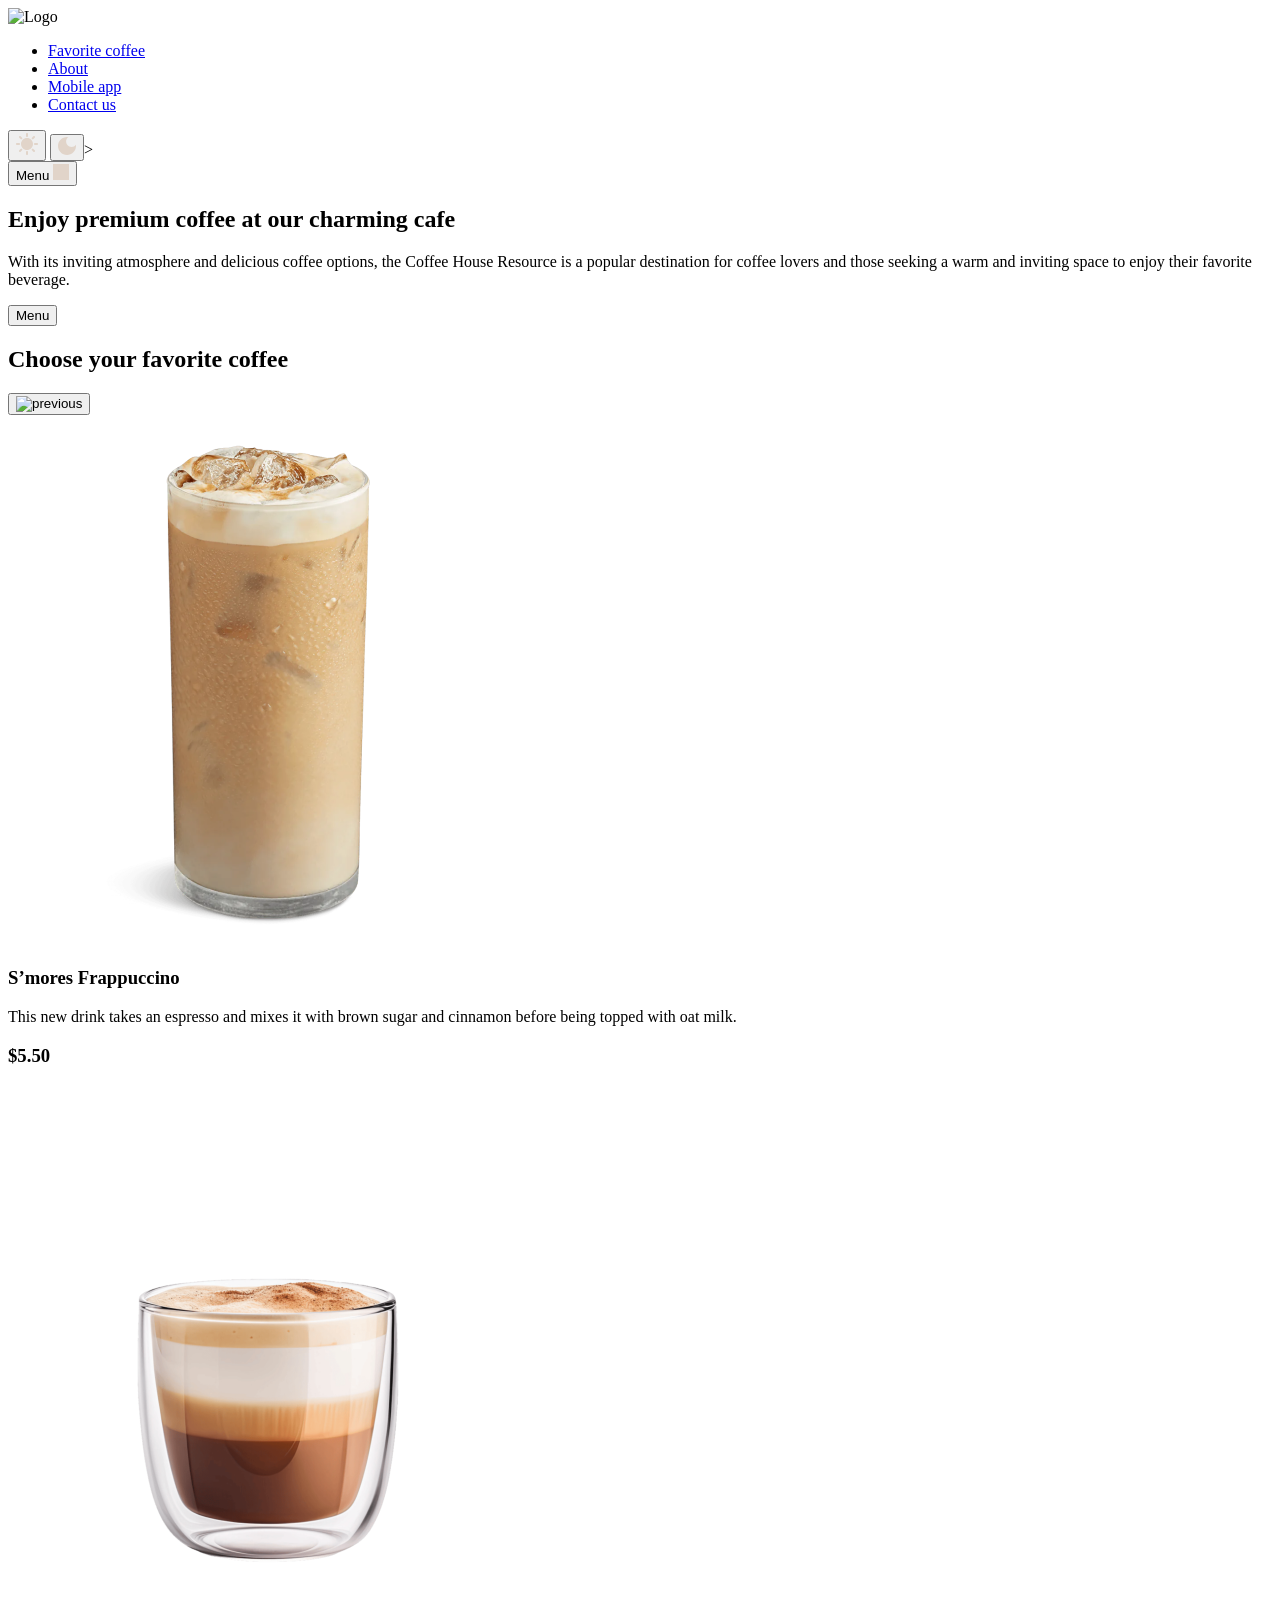
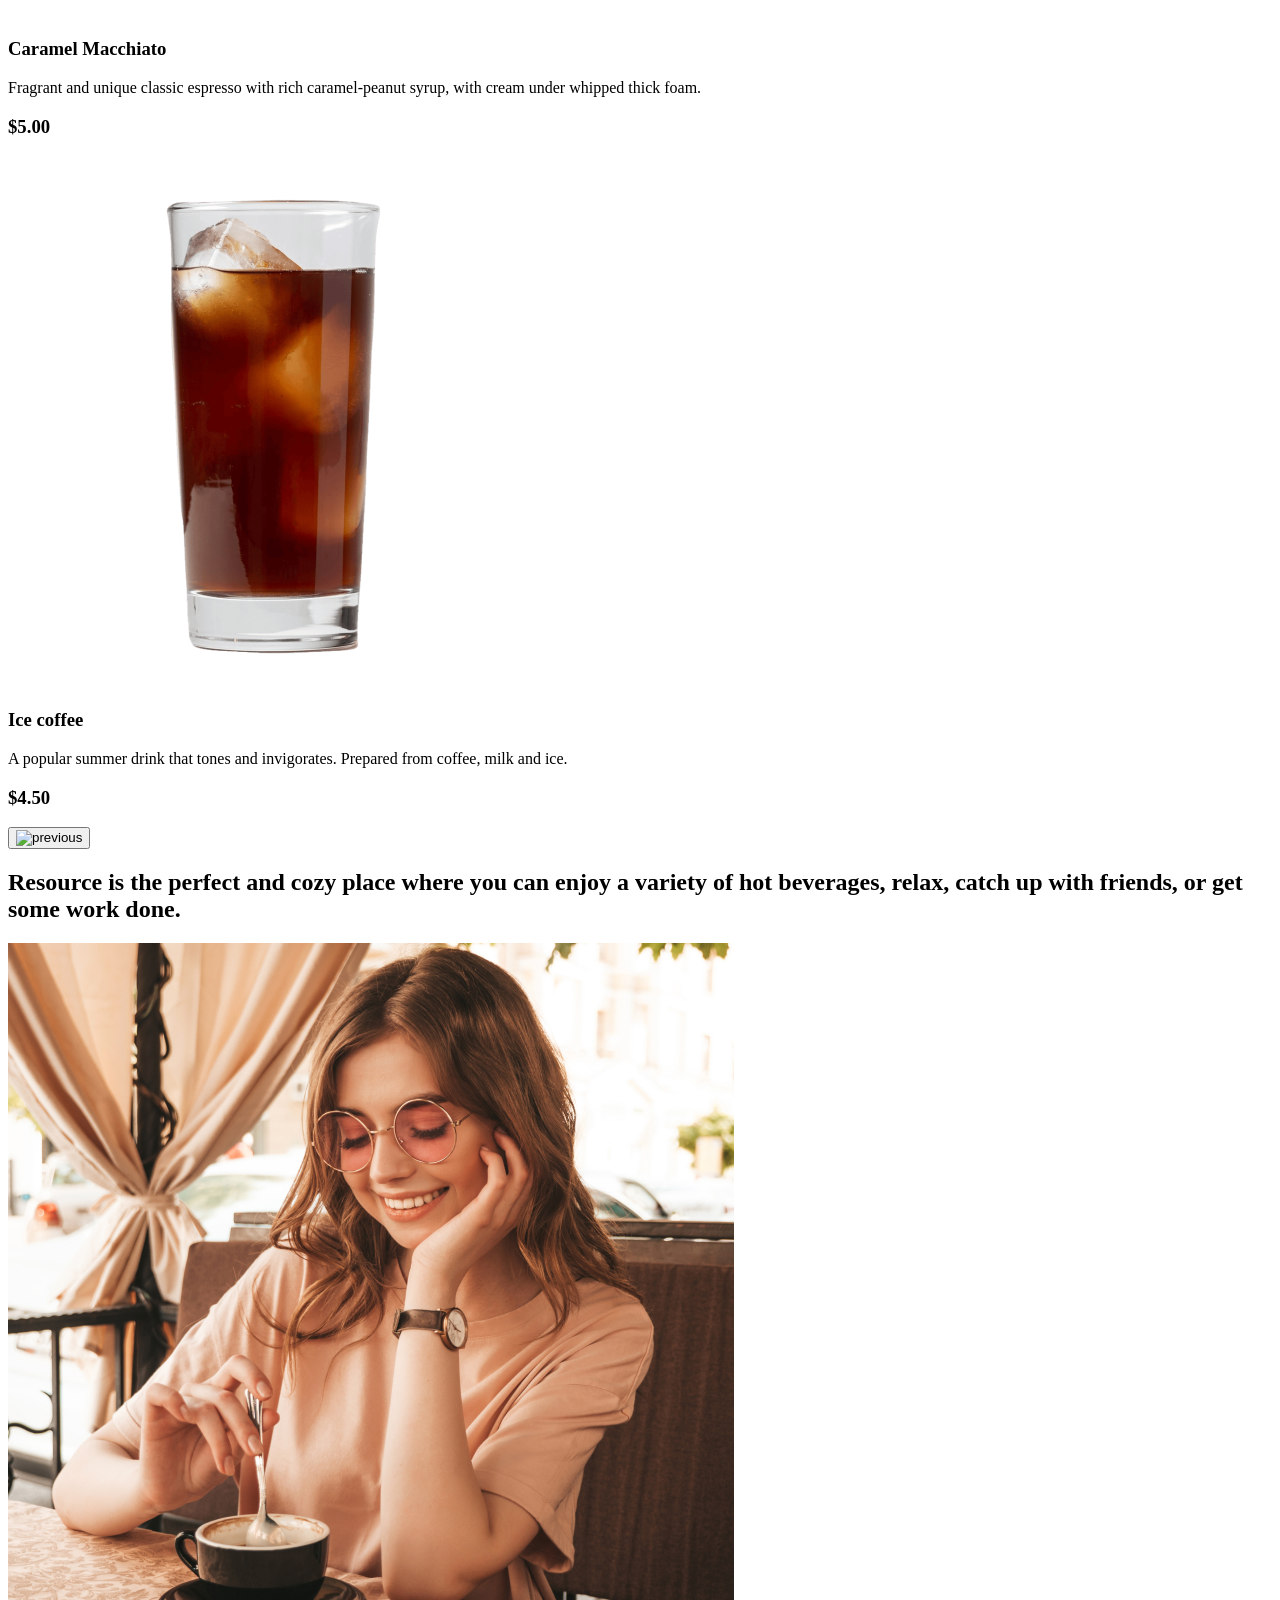
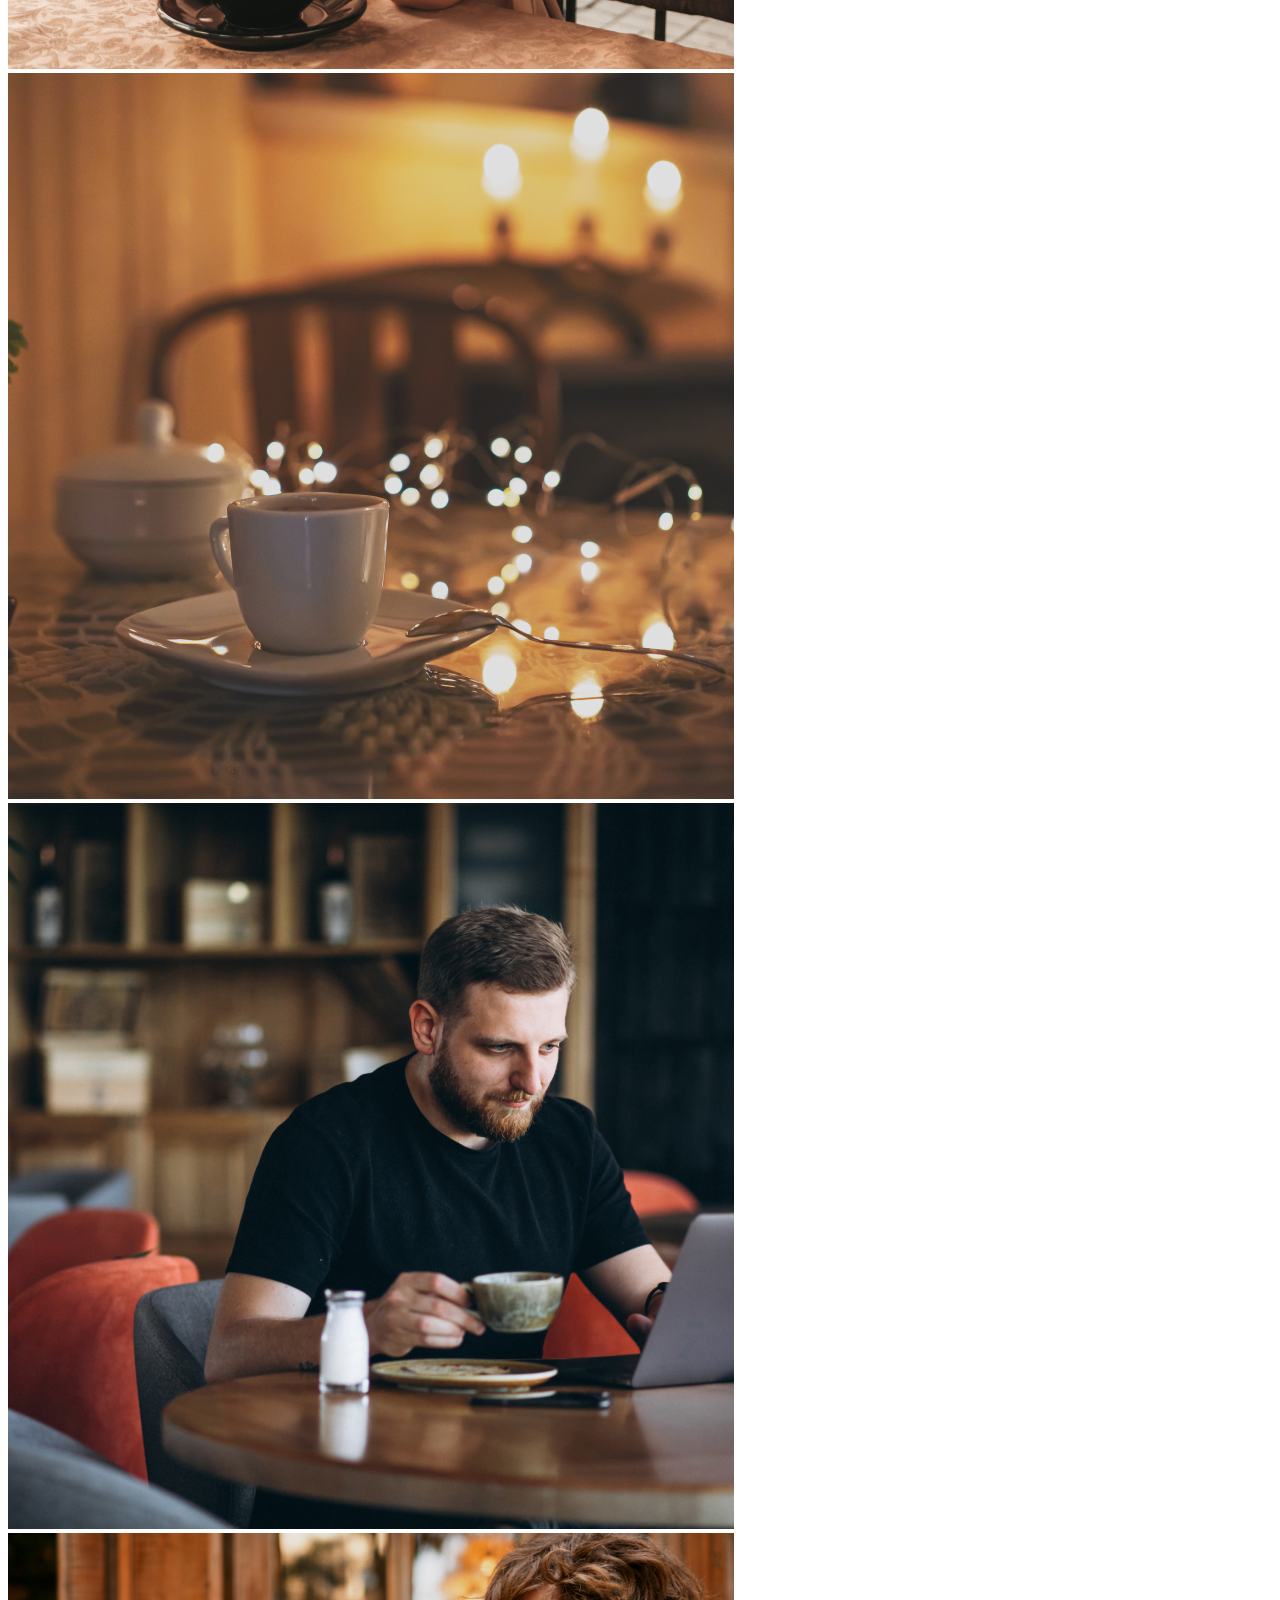
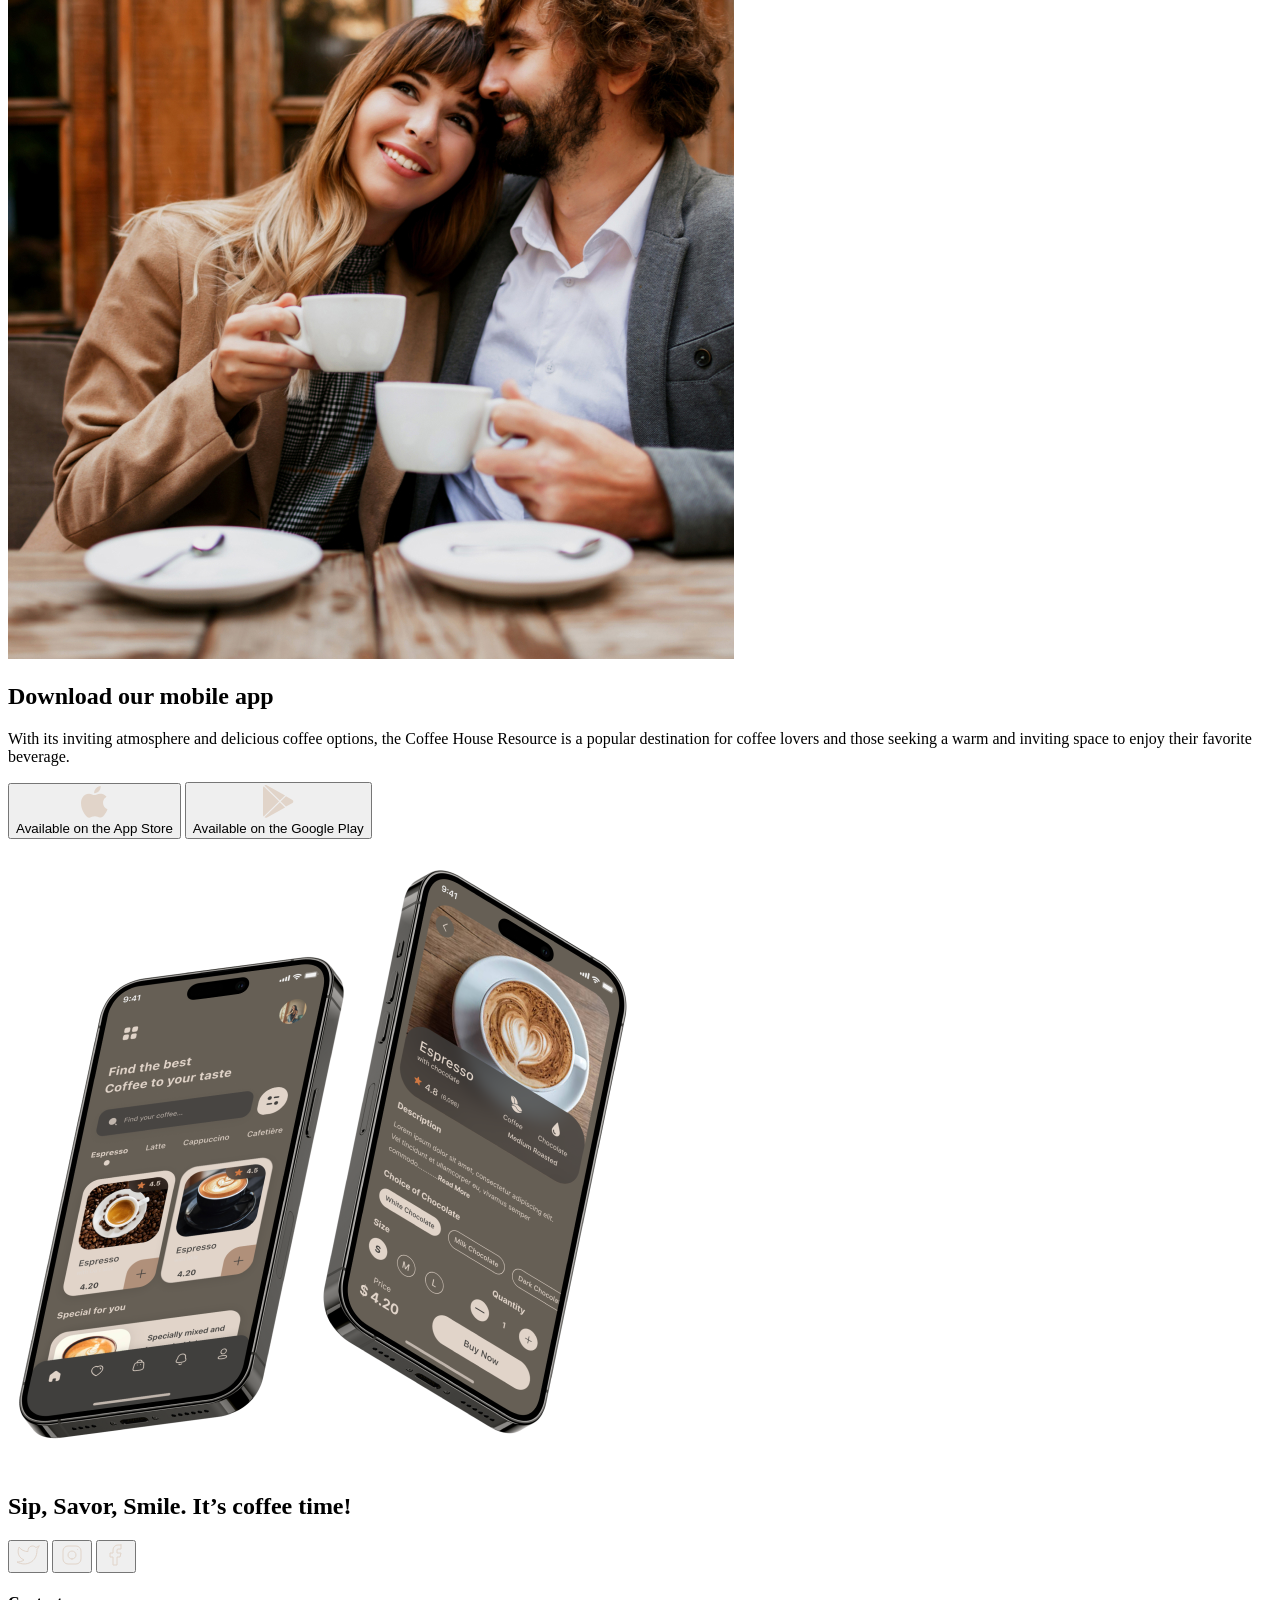
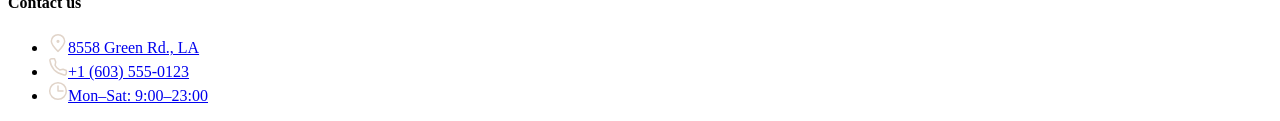
==== index.html @ 6708fddb "feat: add landing page layout" ====
<!DOCTYPE html> 
<html lang="en">   
<head>     
    <meta charset="UTF-8">     
    <meta http-equiv="X-UA-Compatible" content="IE=edge">     
    <meta name="viewport" content="width=device-width, initial-scale=1.0">     
    <title>Document</title>     
    <link rel="stylesheet" href="style.css">   
</head>   
<body>
    <header>
        <nav class="header">
            <img src="images/logo.png" alt="Logo" class="logo">
            <ul class="nav">
                <li><a href="#">Favorite coffee</a></li>
                <li><a href="#">About</a></li>
                <li><a href="#">Mobile app</a></li>
                <li><a href="#">Contact us</a></li>   
            </ul>
            <div class="header-actions">
                <div class="theme-switch">
                    <button class="btn light"><img src="icons/Sun.svg" alt="light theme"></button>
                    <button class="btn dark"><img src="icons/Moon.svg" alt="dark theme"></button>>
                </div>
                <button class="btn menu">Menu <img src="icons/🫖.svg" alt="menu"></button>
            </div>
        </nav>
    </header>
    <main>
        <section class="hero">
            <div class="hero-content">
                <div class="hero-offer">
                    <h1><span class="highlight">Enjoy</span> premium coffee at our charming cafe</h1>
                    <p>
                        With its inviting atmosphere and delicious coffee options, 
                        the Coffee House Resource is a popular destination 
                        for coffee lovers and those seeking a warm and inviting space 
                        to enjoy their favorite beverage.
                    </p>
                    <button class="btn primary">Menu</button>
                </div>
            </div>
        </section>

        <section class="favorite">
            <div class="favorite-container">
                <h2>Choose your <span class="highlight">favorite</span> coffee</h2>
                <div class="favorite-slider">
                    <button class="btn favorite-prev"><img src="icons/arrow-left.svg" alt="previous"></button>
                    <div class="favorite-rawslider">
                        <div class="favorite-slide">
                            <div class="slide-content">
                                <img src="images/coffee-slider-1.png" alt="coffee">
                                <div class="slide-description">
                                    <h3>S’mores Frappuccino</h3>
                                    <p>
                                        This new drink takes an espresso and mixes it with brown sugar and cinnamon before being topped with oat milk.
                                    </p>
                                    <h3>$5.50</h3>
                                </div>
                            </div>
                            <div class="slide-content">
                                <img src="images/coffee-slider-2.png" alt="coffee">
                                <div class="slide-description">
                                    <h3>Caramel Macchiato</h3>
                                    <p>
                                        Fragrant and unique classic espresso with rich caramel-peanut syrup, with cream under whipped thick foam.
                                    </p>
                                    <h3>$5.00</h3>
                                </div>
                            </div>
                            <div class="slide-content">
                                <img src="images/coffee-slider-3.png" alt="coffee">
                                <div class="slide-description">
                                    <h3>Ice coffee</h3>
                                    <p>
                                        A popular summer drink that tones and invigorates. Prepared from coffee, milk and ice.
                                    </p>
                                    <h3>$4.50</h3>
                                </div>
                            </div>
                        </div>
                    </div>
                    <button class="btn favorite-prev"><img src="icons/arrow-right.svg" alt="previous"></button>
                </div>
                <div class="favorite-controls">
                    <span class="control-dot active"></span>
                    <span class="control-dot"></span>
                    <span class="control-dot"></span>
                </div>
            </div>
        </section>

        <section class="about">
            <div class="about-container">
                <h2>
                    Resource is <span class="highlight">the perfect and cozy place</span> where you can enjoy a variety 
                    of hot beverages, relax, catch up with friends, or get some work done.
                </h2>
                <div class="about-images">
                    <div class="about-images-col1">
                        <img src="images/about-1.jpg" alt="guest">
                        <img src="images/about-2.jpg" alt="guest">
                    </div>
                    <div class="about-images-col2">
                        <img src="images/about-3.jpg" alt="guest">
                        <img src="images/about-4.jpg" alt="guest">
                    </div>
                </div>
            </div>
        </section>

        <section class="mobileapp">
            <div class="mobileapp-container">
                <div class="mobileapp-offer">
                    <h2><span class="highlight">Download</span> our mobile app</h2>
                    <p>
                        With its inviting atmosphere and delicious coffee options, 
                        the Coffee House Resource is a popular destination 
                        for coffee lovers and those seeking a warm and inviting space 
                        to enjoy their favorite beverage.
                    </p>
                    <div class="mobileapp-buttons">
                        <button class="btn mobileapp">
                            <img src="icons/appstore.svg" alt="app store">
                            <div class="mobileapp-txt">
                                <span>Available on the</span>
                                <span>App Store</span>
                            </div>
                        </button>
                        <button class="btn mobileapp">
                            <img src="icons/googleplay.svg" alt="google play">
                            <div class="mobileapp-txt">
                                <span>Available on the</span>
                                <span>Google Play</span>
                            </div>
                        </button>
                    </div>
                </div>
                <img src="images/mobile-screens.png" alt="mobile app">
            </div>
        </section>
    </main>
    <footer>
        <div class="footer-container">
            <div class="footer-offer">
                <h2>Sip, Savor, Smile. <span class="highlight">It’s coffee time!</span></h2>
                <div class="footer-socials">
                    <button class="btn footer-social"><img src="icons/twitter.svg" alt="twitter"></button> 
                    <button class="btn footer-social"><img src="icons/instagram.svg" alt="instagram"></button> 
                    <button class="btn footer-social"><img src="icons/facebook.svg" alt="facebook"></button> 
                </div>
            </div>
            <div class="footer-contacts">
                <h4>Contact us</h4>
                <ul>
                    <li><a href="#"><img src="icons/pin-alt.svg" alt="address">8558 Green Rd., LA</a></li>
                    <li><a href="#"><img src="icons/phone.svg" alt="phone">+1 (603) 555-0123</a></li>
                    <li><a href="#"><img src="icons/clock.svg" alt="clock">Mon–Sat: 9:00–23:00</a></li>
                </ul>
            </div>
        </div>
    </footer>
</body>
</html>
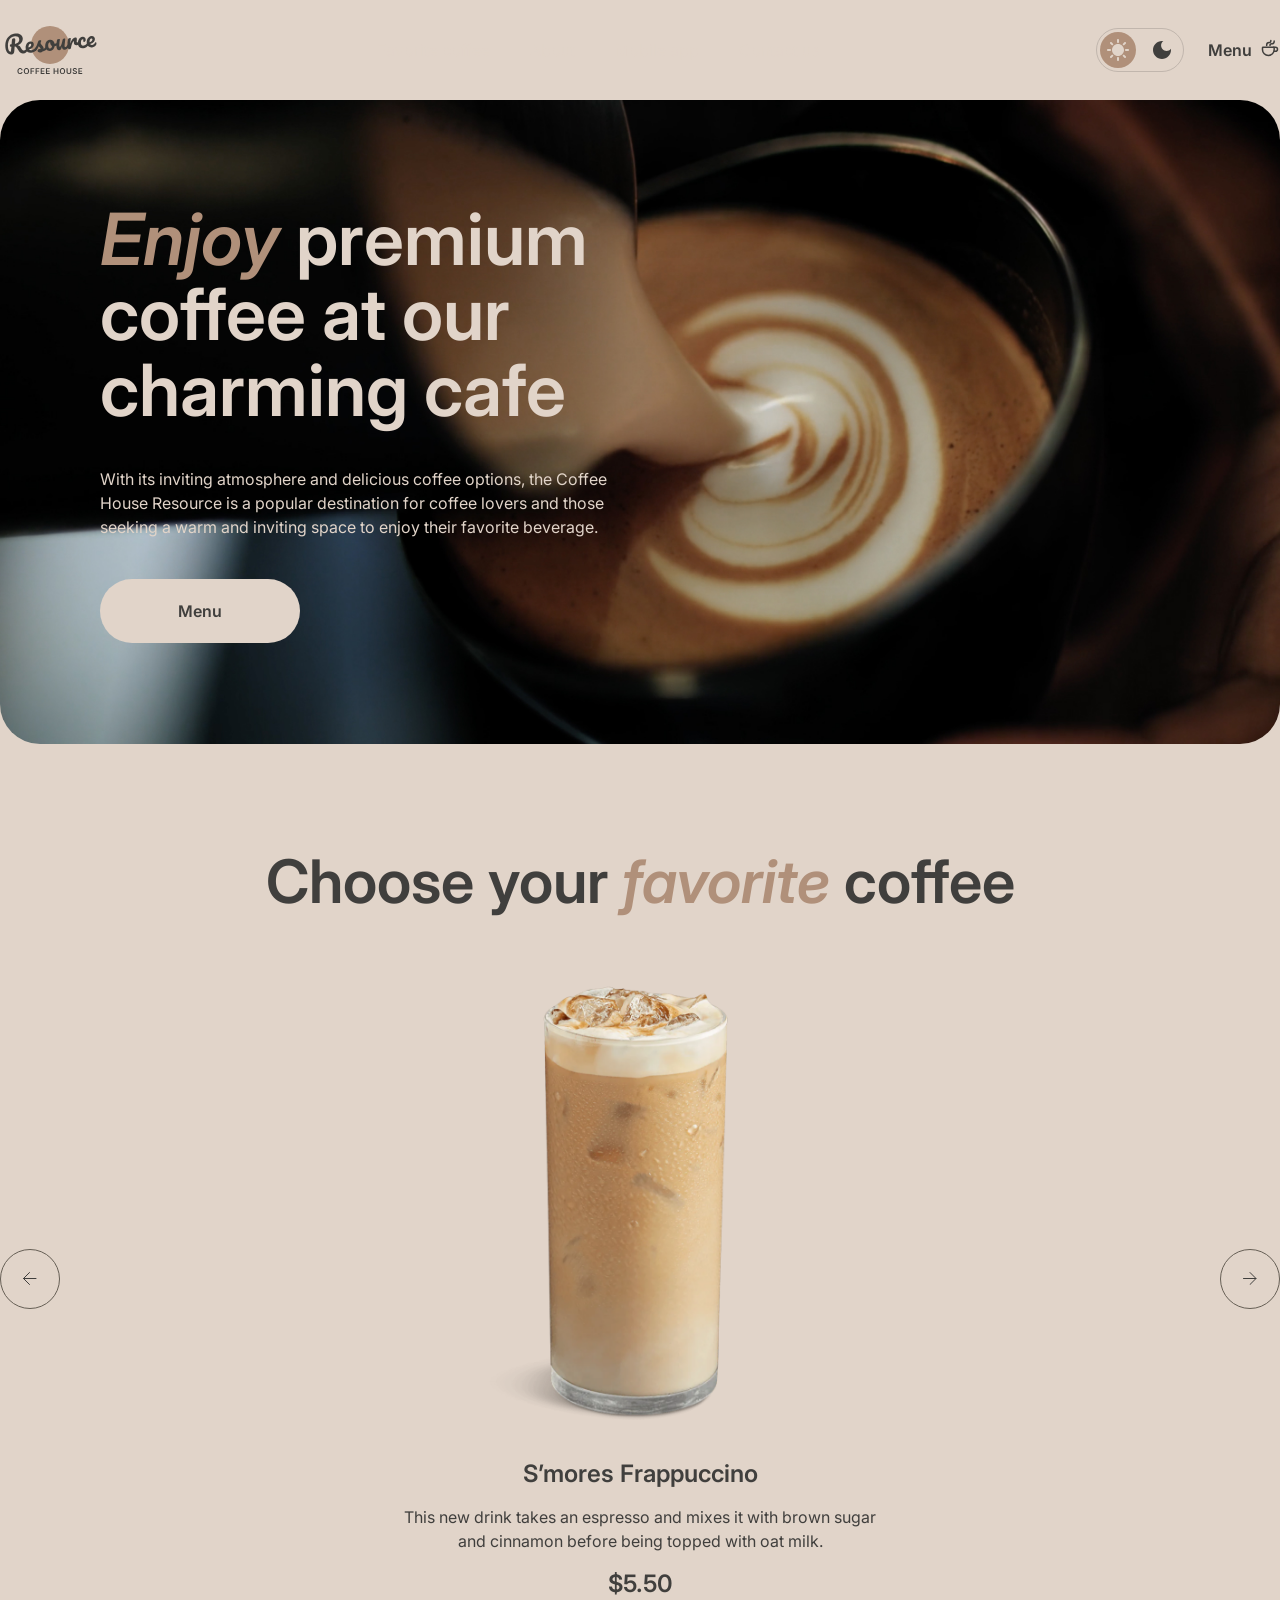
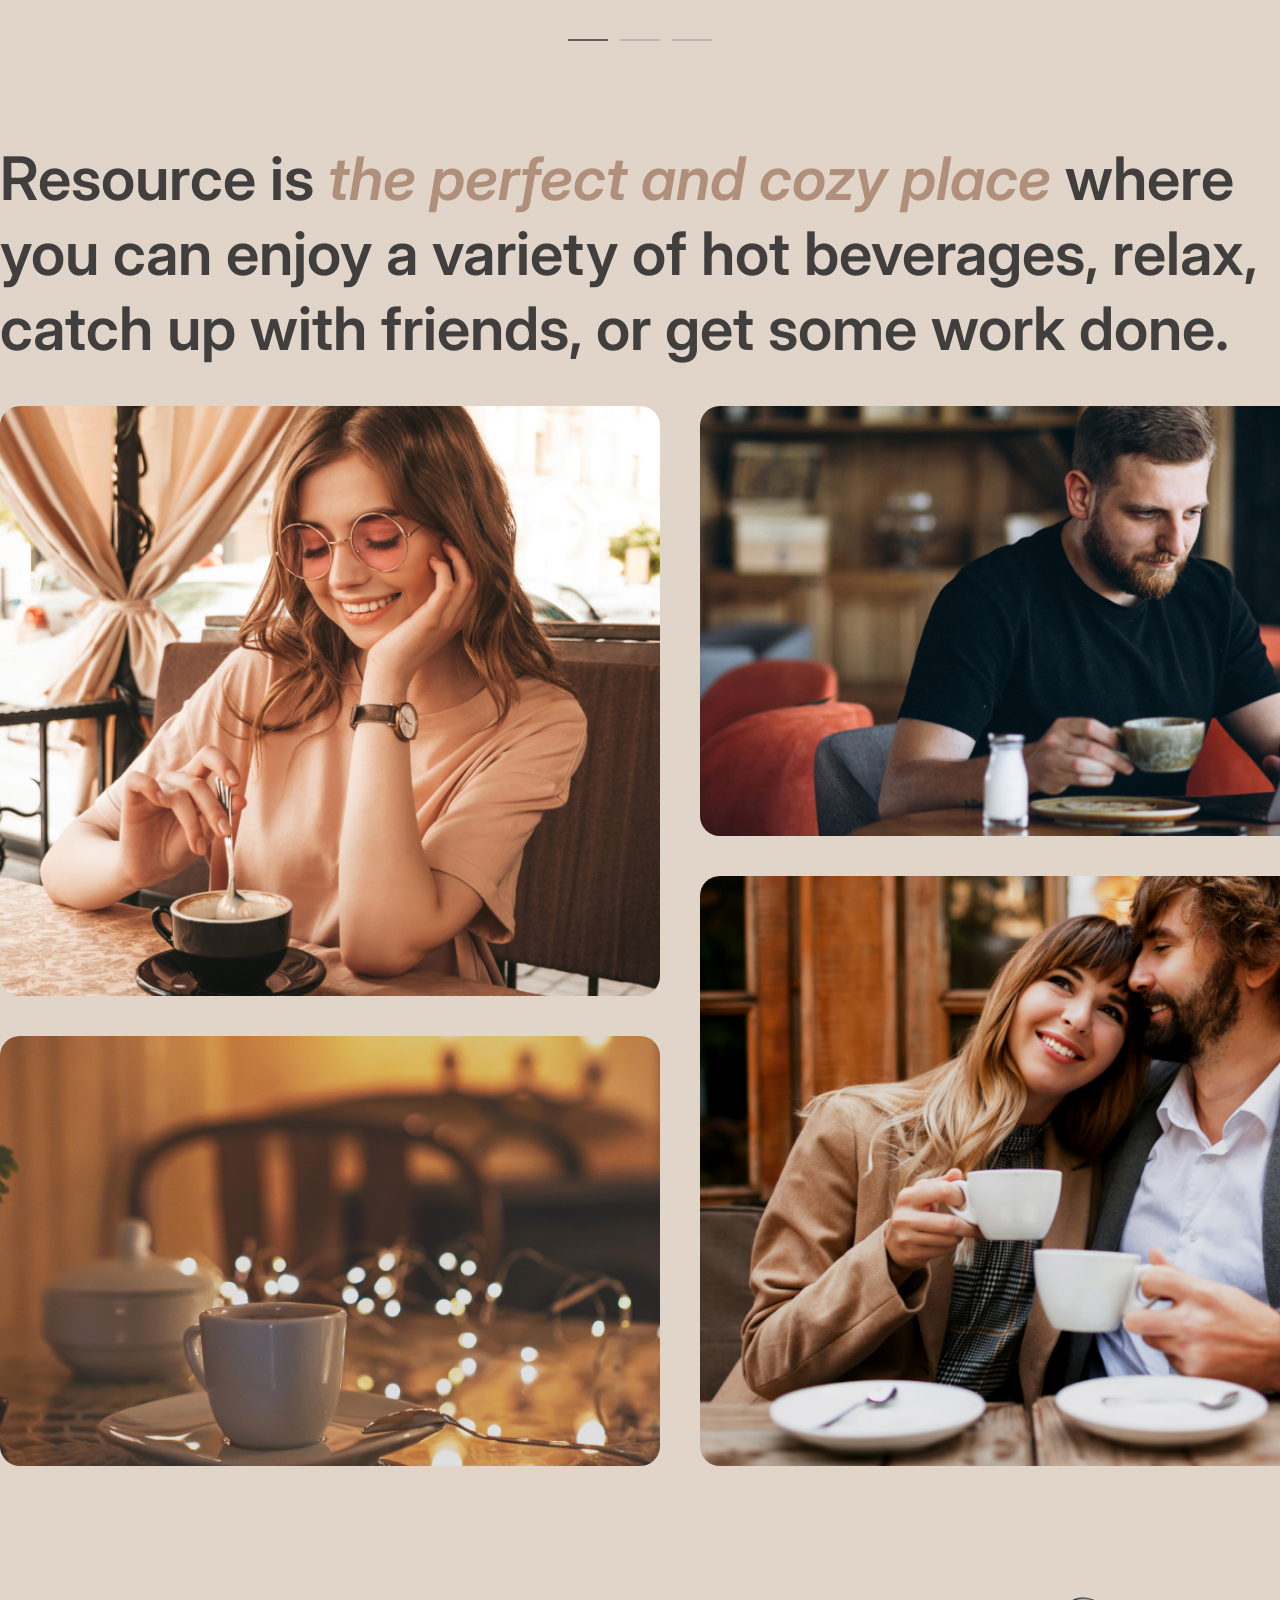
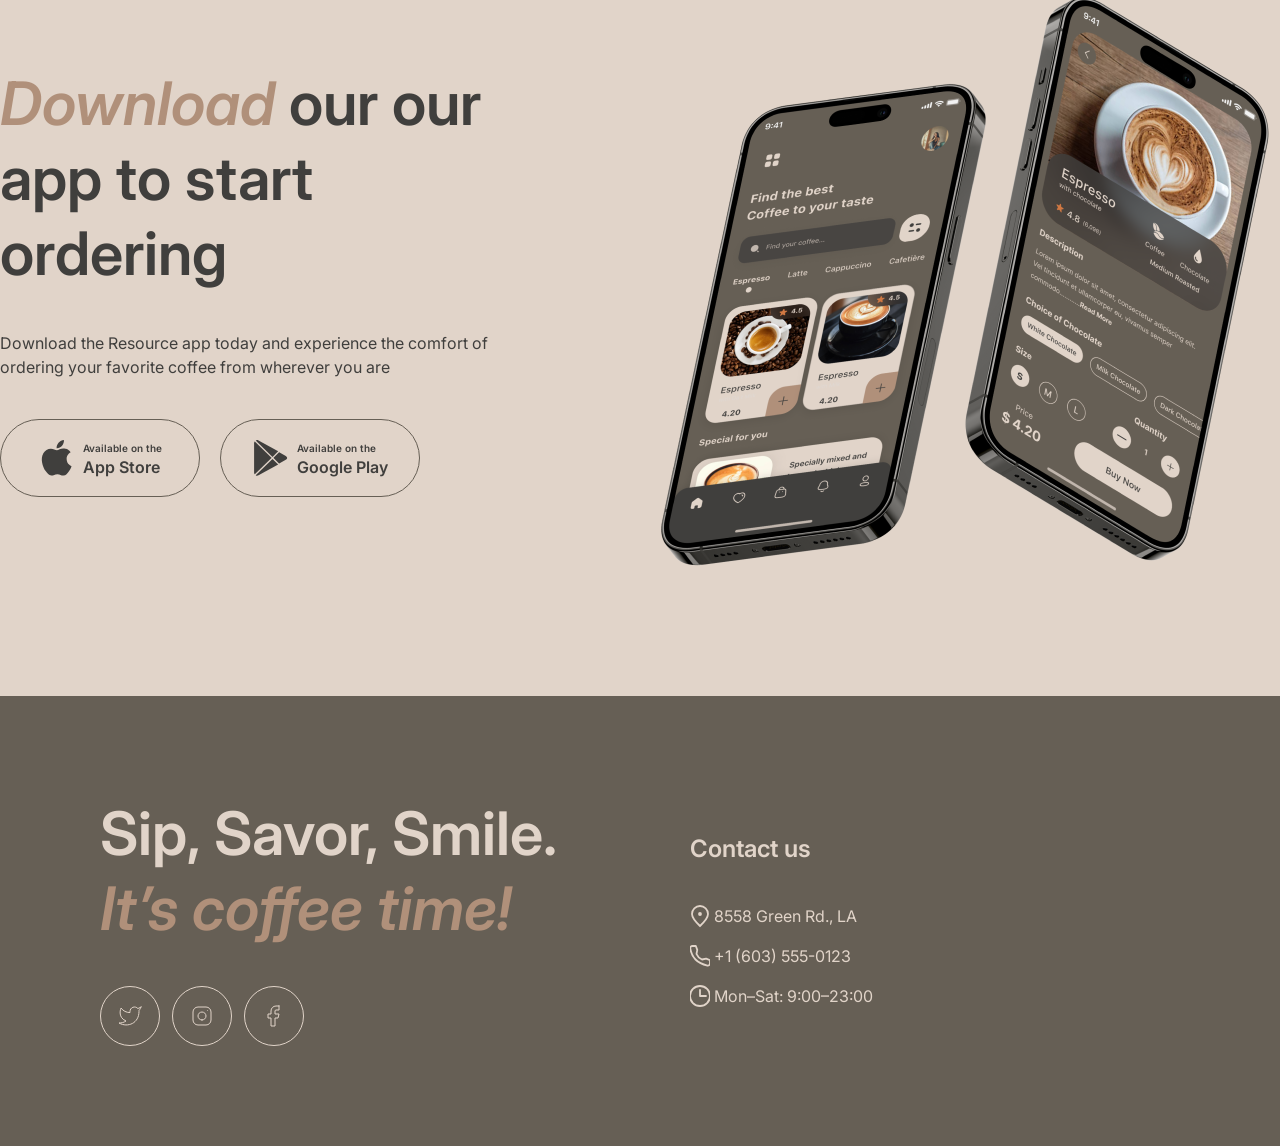
==== commit fbd37cc3: "feat: implement main page markup and styles" ====
--- a/index.html
+++ b/index.html
@@ -6,11 +6,14 @@
     <meta name="viewport" content="width=device-width, initial-scale=1.0">     
     <title>Document</title>     
     <link rel="stylesheet" href="style.css">   
+    <link rel="preconnect" href="https://fonts.googleapis.com">
+    <link rel="preconnect" href="https://fonts.gstatic.com" crossorigin>
+    <link href="https://fonts.googleapis.com/css2?family=Inter:ital,opsz,wght@0,14..32,100..900;1,14..32,100..900&display=swap" rel="stylesheet">
 </head>   
 <body>
     <header>
         <nav class="header">
-            <img src="images/logo.png" alt="Logo" class="logo">
+            <img src="icons/logo-light.svg" alt="Logo" class="logo">
             <ul class="nav">
                 <li><a href="#">Favorite coffee</a></li>
                 <li><a href="#">About</a></li>
@@ -19,18 +22,35 @@
             </ul>
             <div class="header-actions">
                 <div class="theme-switch">
-                    <button class="btn light"><img src="icons/Sun.svg" alt="light theme"></button>
-                    <button class="btn dark"><img src="icons/Moon.svg" alt="dark theme"></button>>
+                    <button class="btn light">
+                        <svg class="sun" width="22" height="22" viewBox="0 0 22 22" fill="#403F3D" xmlns="http://www.w3.org/2000/svg">
+                            <path d="M10 3V1C10 0.45 10.45 0 11 0C11.55 0 12 0.45 12 1V3C12 3.55 11.55 4 11 4C10.45 4 10 3.55 10 3ZM17.36 6.05L18.77 4.63C19.16 4.24 19.16 3.61 18.77 3.22C18.38 2.83 17.75 2.83 17.36 3.22L15.95 4.64C15.56 5.03 15.56 5.66 15.95 6.05C16.34 6.44 16.97 6.44 17.36 6.05ZM21 10H19C18.45 10 18 10.45 18 11C18 11.55 18.45 12 19 12H21C21.55 12 22 11.55 22 11C22 10.45 21.55 10 21 10ZM11 18C10.45 18 10 18.45 10 19V21C10 21.55 10.45 22 11 22C11.55 22 12 21.55 12 21V19C12 18.45 11.55 18 11 18ZM4.64 6.05L3.22 4.64C2.83 4.25 2.83 3.61 3.22 3.23C3.61 2.85 4.25 2.84 4.63 3.23L6.04 4.64C6.43 5.03 6.43 5.67 6.04 6.05C5.65 6.43 5.02 6.44 4.64 6.05ZM15.95 15.95C15.56 16.34 15.56 16.98 15.95 17.36L17.36 18.77C17.75 19.16 18.39 19.16 18.77 18.77C19.16 18.38 19.16 17.74 18.77 17.36L17.36 15.95C16.98 15.56 16.34 15.56 15.95 15.95ZM1 12H3C3.55 12 4 11.55 4 11C4 10.45 3.55 10 3 10H1C0.45 10 0 10.45 0 11C0 11.55 0.45 12 1 12ZM4.64 18.78L6.05 17.37C6.44 16.98 6.44 16.34 6.05 15.96C5.66 15.58 5.02 15.57 4.64 15.96L3.23 17.37C2.84 17.76 2.84 18.4 3.23 18.78C3.61 19.17 4.25 19.17 4.64 18.78ZM11 5C7.69 5 5 7.69 5 11C5 14.31 7.69 17 11 17C14.31 17 17 14.31 17 11C17 7.69 14.31 5 11 5Z" fill="#E1D4C9"/>
+                        </svg>
+                    </button>
+                    <button class="btn dark">                        
+                        <svg class="moon" width="18" height="18" viewBox="0 0 18 18" fill="#403F3D" xmlns="http://www.w3.org/2000/svg"> 
+                            <path d="M9 0C4.03 0 0 4.03 0 9C0 13.97 4.03 18 9 18C13.97 18 18 13.97 18 9C18 8.54 17.96 8.08 17.9 7.64C16.92 9.01 15.32 9.9 13.5 9.9C10.52 9.9 8.1 7.48 8.1 4.5C8.1 2.69 8.99 1.08 10.36 0.0999999C9.92 0.0399999 9.46 0 9 0Z" fill="#E1D4C9"/>
+                        </svg>
+                    </button>
                 </div>
-                <button class="btn menu">Menu <img src="icons/🫖.svg" alt="menu"></button>
+                <button class="btn menu">
+                    Menu
+                    <svg class="cup" width="20" height="20" viewBox="0 0 20 20" fill="none" xmlns="http://www.w3.org/2000/svg">
+                        <path d="M14.166 9.76667V11.6667C14.166 14.8883 11.5543 17.5 8.33268 17.5C5.11102 17.5 2.49935 14.8883 2.49935 11.6667V9.76667C2.49935 9.4353 2.76798 9.16667 3.09935 9.16667H13.566C13.8974 9.16667 14.166 9.4353 14.166 9.76667Z" stroke="#E1D4C9" stroke-width="1.5" stroke-linecap="round" stroke-linejoin="round"/>
+                        <path d="M9.99935 7.50002C9.99935 6.66669 10.5946 5.83335 11.7851 5.83335C13.1 5.83335 14.166 4.76737 14.166 3.4524V2.91669" stroke="#E1D4C9" stroke-width="1.5" stroke-linecap="round" stroke-linejoin="round"/>
+                        <path d="M6.66732 7.5V7.08333C6.66732 5.70262 7.78661 4.58333 9.16732 4.58333C10.0878 4.58333 10.834 3.83714 10.834 2.91667V2.5" stroke="#E1D4C9" stroke-width="1.5" stroke-linecap="round" stroke-linejoin="round"/>
+                        <path d="M13.334 9.16669H15.4173C16.5679 9.16669 17.5007 10.0994 17.5007 11.25C17.5007 12.4006 16.5679 13.3334 15.4173 13.3334H14.1673" stroke="#E1D4C9" stroke-width="1.5" stroke-linecap="round" stroke-linejoin="round"/>
+                    </svg>
+                </button>
             </div>
         </nav>
     </header>
+
     <main>
         <section class="hero">
-            <div class="hero-content">
+            <div class="hero-container">
                 <div class="hero-offer">
-                    <h1><span class="highlight">Enjoy</span> premium coffee at our charming cafe</h1>
+                    <h1><span class="accent">Enjoy</span> premium coffee at our charming cafe</h1>
                     <p>
                         With its inviting atmosphere and delicious coffee options, 
                         the Coffee House Resource is a popular destination 
@@ -44,11 +64,11 @@
 
         <section class="favorite">
             <div class="favorite-container">
-                <h2>Choose your <span class="highlight">favorite</span> coffee</h2>
-                <div class="favorite-slider">
-                    <button class="btn favorite-prev"><img src="icons/arrow-left.svg" alt="previous"></button>
-                    <div class="favorite-rawslider">
-                        <div class="favorite-slide">
+                <h2>Choose your <span class="accent">favorite</span> coffee</h2>
+                <div class="favorite-slider-main">
+                    <div class="favorite-slider">
+                        <button class="btn favorite"><img src="icons/arrow-left.svg" alt="previous"></button>
+                        <div class="favorite-rawslider">
                             <div class="slide-content">
                                 <img src="images/coffee-slider-1.png" alt="coffee">
                                 <div class="slide-description">
@@ -59,7 +79,7 @@
                                     <h3>$5.50</h3>
                                 </div>
                             </div>
-                            <div class="slide-content">
+                            <!-- <div class="slide-content">
                                 <img src="images/coffee-slider-2.png" alt="coffee">
                                 <div class="slide-description">
                                     <h3>Caramel Macchiato</h3>
@@ -78,15 +98,15 @@
                                     </p>
                                     <h3>$4.50</h3>
                                 </div>
-                            </div>
+                            </div> -->
                         </div>
+                        <button class="btn favorite"><img src="icons/arrow-right.svg" alt="previous"></button>
                     </div>
-                    <button class="btn favorite-prev"><img src="icons/arrow-right.svg" alt="previous"></button>
-                </div>
-                <div class="favorite-controls">
-                    <span class="control-dot active"></span>
-                    <span class="control-dot"></span>
-                    <span class="control-dot"></span>
+                    <div class="favorite-controls">
+                        <span class="control-dot active"></span>
+                        <span class="control-dot"></span>
+                        <span class="control-dot"></span>
+                    </div>
                 </div>
             </div>
         </section>
@@ -94,17 +114,17 @@
         <section class="about">
             <div class="about-container">
                 <h2>
-                    Resource is <span class="highlight">the perfect and cozy place</span> where you can enjoy a variety 
+                    Resource is <span class="accent">the perfect and cozy place</span> where you can enjoy a variety 
                     of hot beverages, relax, catch up with friends, or get some work done.
                 </h2>
                 <div class="about-images">
-                    <div class="about-images-col1">
-                        <img src="images/about-1.jpg" alt="guest">
-                        <img src="images/about-2.jpg" alt="guest">
+                    <div class="about-images-col">
+                        <img class="about-big" src="images/about-1.jpg" alt="guest">
+                        <img class="about-small" src="images/about-2.jpg" alt="guest">
                     </div>
-                    <div class="about-images-col2">
-                        <img src="images/about-3.jpg" alt="guest">
-                        <img src="images/about-4.jpg" alt="guest">
+                    <div class="about-images-col">
+                        <img class="about-small" src="images/about-3.jpg" alt="guest">
+                        <img class="about-big" src="images/about-4.jpg" alt="guest">
                     </div>
                 </div>
             </div>
@@ -113,25 +133,31 @@
         <section class="mobileapp">
             <div class="mobileapp-container">
                 <div class="mobileapp-offer">
-                    <h2><span class="highlight">Download</span> our mobile app</h2>
+                    <h2><span class="accent">Download</span> our our app to start ordering</h2>
                     <p>
-                        With its inviting atmosphere and delicious coffee options, 
-                        the Coffee House Resource is a popular destination 
-                        for coffee lovers and those seeking a warm and inviting space 
-                        to enjoy their favorite beverage.
+                        Download the Resource app today and experience the comfort of ordering 
+                        your favorite coffee from wherever you are
                     </p>
                     <div class="mobileapp-buttons">
                         <button class="btn mobileapp">
-                            <img src="icons/appstore.svg" alt="app store">
+                            <svg class="app" width="27" height="32" viewBox="0 0 27 32" fill="none" xmlns="http://www.w3.org/2000/svg">
+                                <path d="M22.0578 16.8306C22.021 12.8323 25.4156 10.8871 25.5708 10.7966C23.6483 8.06361 20.6684 7.69021 19.6213 7.66043C17.1185 7.40364 14.6909 9.12057 13.4159 9.12057C12.1156 9.12057 10.1523 7.68524 8.03638 7.72742C5.31352 7.76836 2.76624 9.30541 1.36919 11.6922C-1.51399 16.5589 0.636305 23.7107 3.39861 27.6446C4.7804 29.5711 6.39503 31.7223 8.50843 31.6466C10.576 31.5635 11.3483 30.3614 13.8435 30.3614C16.3157 30.3614 17.0409 31.6466 19.1963 31.5982C21.4153 31.5635 22.8124 29.6629 24.1458 27.719C25.7426 25.5108 26.3839 23.3361 26.4093 23.2245C26.3572 23.2071 22.0998 21.6229 22.0578 16.8306Z" fill="#E1D4C9"/>
+                                <path d="M17.9863 5.07263C19.0983 3.71671 19.8592 1.872 19.648 0C18.0384 0.0694711 16.0256 1.08549 14.8664 2.41164C13.8409 3.58025 12.9248 5.49566 13.1615 7.29695C14.9695 7.42845 16.8259 6.40747 17.9863 5.07263Z" fill="#E1D4C9"/>
+                            </svg>
                             <div class="mobileapp-txt">
-                                <span>Available on the</span>
+                                <span class="caption">Available on the</span>
                                 <span>App Store</span>
                             </div>
                         </button>
                         <button class="btn mobileapp">
-                            <img src="icons/googleplay.svg" alt="google play">
+                            <svg class="app" width="31" height="33" viewBox="0 0 31 33" fill="none" xmlns="http://www.w3.org/2000/svg">
+                                <path d="M0.572202 1.40298C0.209755 1.77291 0 2.34886 0 3.09473V29.6994C0 30.4453 0.209755 31.0212 0.572202 31.3912L0.661658 31.4724L15.9523 16.57V16.2181L0.661658 1.31577L0.572202 1.40298Z" fill="#E1D4C9"/>
+                                <path d="M22.894 21.54L17.8027 16.57V16.2181L22.9001 11.2482L23.0143 11.3129L29.0509 14.6617C30.7737 15.6121 30.7737 17.176 29.0509 18.1324L23.0143 21.4753L22.894 21.54Z" fill="#E1D4C9"/>
+                                <path d="M22.0897 22.4008L16.8781 17.3195L1.49805 32.3166C2.07025 32.9031 3.00336 32.9738 4.06448 32.3873L22.0897 22.4008Z" fill="#E1D4C9"/>
+                                <path d="M22.0897 10.3876L4.06448 0.401053C3.00336 -0.179402 2.07025 -0.108727 1.49805 0.477742L16.8781 15.4688L22.0897 10.3876Z" fill="#E1D4C9"/>
+                            </svg>
                             <div class="mobileapp-txt">
-                                <span>Available on the</span>
+                                <span class="caption">Available on the</span>
                                 <span>Google Play</span>
                             </div>
                         </button>
@@ -144,16 +170,22 @@
     <footer>
         <div class="footer-container">
             <div class="footer-offer">
-                <h2>Sip, Savor, Smile. <span class="highlight">It’s coffee time!</span></h2>
+                <h2>Sip, Savor, Smile. <span class="accent">It’s coffee time!</span></h2>
                 <div class="footer-socials">
-                    <button class="btn footer-social"><img src="icons/twitter.svg" alt="twitter"></button> 
-                    <button class="btn footer-social"><img src="icons/instagram.svg" alt="instagram"></button> 
+                    <button class="btn footer-social"><img class="icon-social" src="icons/twitter.svg" alt="twitter"></button> 
+                    <button class="btn footer-social">
+                        <svg class="socials" width="24" height="24" viewBox="0 0 24 24" fill="none" xmlns="http://www.w3.org/2000/svg">
+                            <path d="M12 16C14.2091 16 16 14.2091 16 12C16 9.79086 14.2091 8 12 8C9.79086 8 8 9.79086 8 12C8 14.2091 9.79086 16 12 16Z" stroke="#E1D4C9" stroke-linecap="round" stroke-linejoin="round"/>
+                            <path d="M3 16V8C3 5.23858 5.23858 3 8 3H16C18.7614 3 21 5.23858 21 8V16C21 18.7614 18.7614 21 16 21H8C5.23858 21 3 18.7614 3 16Z" stroke="#E1D4C9"/>
+                            <path d="M17.5 6.51L17.51 6.49889" stroke="#E1D4C9" stroke-linecap="round" stroke-linejoin="round"/>
+                        </svg>
+                    </button> 
                     <button class="btn footer-social"><img src="icons/facebook.svg" alt="facebook"></button> 
                 </div>
             </div>
             <div class="footer-contacts">
-                <h4>Contact us</h4>
-                <ul>
+                <h3>Contact us</h3>
+                <ul class="contacts">
                     <li><a href="#"><img src="icons/pin-alt.svg" alt="address">8558 Green Rd., LA</a></li>
                     <li><a href="#"><img src="icons/phone.svg" alt="phone">+1 (603) 555-0123</a></li>
                     <li><a href="#"><img src="icons/clock.svg" alt="clock">Mon–Sat: 9:00–23:00</a></li>
--- a/style.css
+++ b/style.css
@@ -0,0 +1,395 @@
+:root {
+    --txt-accent: #B0907A;
+    --txt-primary: #403F3D;
+    --bg: #E1D4C9;
+    --txt-dark: #403F3D;
+    --border-primary: #C1B6AD;
+    --border-inverse: #665F55;
+}
+
+* {
+    margin: 0;
+    padding: 0;
+    box-sizing: border-box;
+    max-width: 1360px;
+    /* margin-inline: auto; */
+}
+
+body {
+    background-color: var(--bg);    
+}
+
+a {
+    text-decoration: none;
+    color: var(--txt-dark); 
+}
+
+ul {
+    list-style: none;
+}
+
+img {
+    object-fit: cover;
+}
+
+button {
+    font-family: "Inter", sans-serif;
+    font-optical-sizing: auto;
+    font-weight: 600;
+    font-style: normal;
+    line-height: 150%;
+    font-size: 16px;
+    color: var(--txt-dark);
+    /* background-color: var(--bg); */
+}
+
+/* -------------- TEXT --------------  */
+body {
+  font-family: "Inter", sans-serif;
+  font-optical-sizing: auto;
+  font-weight: 400;
+  font-style: normal;
+  line-height: 150%;
+  font-size: 16px;
+  color: var(--txt-primary); 
+}
+
+h1 {
+    font-size: 72px;
+    font-weight: 600;
+    line-height:  105%;
+}
+
+h2 {
+    font-size: 60px;
+    font-weight: 600;
+    line-height:  125%;
+    text-align: center;
+}
+
+h3 {
+    font-size: 24px;
+    font-weight: 600;
+    line-height:  125%;
+}
+
+span.accent {
+    color: var(--txt-accent);
+    font-style: italic;
+}
+
+/* ---------------- header ----------------- */
+.header {
+    margin: 20px 0;
+    display: flex;
+    justify-content: space-between;
+    align-items: center;
+}
+
+.nav {
+    display: flex;
+    gap: 40px;
+}
+
+.header-actions {   
+    display: flex;
+    gap: 24px;
+    align-items: center;
+}
+
+.theme-switch {
+    display: flex;
+    align-items: center;
+    gap: 8px;
+    width: 88px;
+    height: 44px;
+    border: 1px solid var(--border-primary);
+    border-radius: 100px;
+}
+
+.btn.light {
+    background-color: var(--txt-accent);
+    width: 36px;
+    height: 36px;
+    border-radius: 100%;
+    margin: 3px 0 3px 3px;
+    display: flex;
+    align-items: center;
+    justify-content: center;
+    border: none;
+}
+
+.btn.dark {
+    width: 36px;
+    height: 36px;
+    border-radius: 100%;
+    margin: 3px 3px 3px 0;
+    display: flex;
+    align-items: center;
+    justify-content: center;
+    border: none;
+    background-color: transparent;
+}
+
+.btn.menu {
+    border: none;
+    display: flex;
+    gap: 8px;
+    align-items: flex-start;
+    background-color: transparent;
+}
+
+.moon path {
+    fill: #403F3D;
+}
+.cup path {
+    stroke: #403F3D;
+}
+
+
+/* ---------------- hero ----------------- */
+.hero-container {
+    background-image: url("images/img-hero.jpg");
+    background-size: cover;
+    background-position: center;  
+    width: 100%;
+    height: 644px; 
+    border-radius: 40px;
+    display: flex;
+    align-items: center;
+    margin-bottom: 100px;    
+}
+
+.hero-offer {
+    margin-left: 100px;
+    max-width: 530px;
+    display: flex;
+    gap: 40px;
+    flex-direction: column;
+    color: var(--bg);
+}
+
+.btn.primary {
+    padding: 20px 78px;
+    width: 200px;
+    border: none;
+    border-radius: 100px;
+    background-color: var(--bg);
+}
+
+/* -------------- Favorite --------------  */
+.favorite-container {
+    display: flex;
+    flex-direction: column;
+    gap: 40px;
+    margin-bottom: 100px;
+}
+
+.favorite-slider-main {
+    display: flex;
+    flex-direction: column;
+    align-items: center;
+    gap: 40px;
+}
+
+.favorite-slider {
+    width: 100%;
+    display: flex;
+    align-items: center;
+    justify-content: space-between;
+}
+
+.slide-content {
+    width: 480px;
+    display: flex;
+    flex-direction: column;
+    gap: 20px;
+}
+
+.slide-content h3 {
+    color: var(--txt-primary);
+    text-align: center;
+}
+
+.slide-description {
+    display: flex;
+    flex-direction: column;
+    gap: 16px;
+    text-align: center;
+}
+
+.btn.favorite {
+    width: 60px;
+    height: 60px;
+    border: 1px solid var(--border-inverse);
+    border-radius: 100px;
+    background-color: var(--bg);
+}
+
+.favorite-controls {
+    display: flex;
+    gap: 12px;
+}
+
+.control-dot {
+    display: block;
+    width: 40px;
+    height: 2px;
+    background-color: var(--border-primary);
+}
+
+.control-dot.active {
+    display: block;
+    width: 40px;
+    height: 2px;
+    background-color: var(--border-inverse);
+}
+
+/* -------------- About --------------  */
+.about-container {
+    display: flex;
+    flex-direction: column;
+    gap: 40px;
+    margin-bottom: 100px;
+}
+
+.about-container h2 {
+    width: 100%;
+    text-align: left;
+}
+
+.about-images {
+    display: flex;
+    gap: 40px;
+    width: 100%;
+    max-width: 660px;
+    border-radius: 20px;
+}
+
+.about-images-col {
+    display: flex;
+    gap: 40px;
+    flex-direction: column;
+}
+
+.about-big {
+    height: 590px;
+    width: 660px;
+    border-radius: 20px;
+}
+
+.about-small {
+    height: 430px;
+    width: 660px;
+    border-radius: 20px;
+}
+
+/* -------------- Mobileapp --------------  */
+.mobileapp-container {
+    display: flex;
+    gap: 100px;
+    margin-bottom: 100px;
+    align-items: center;
+}
+
+.mobileapp-offer {
+    display: flex;
+    gap: 40px;
+    flex-direction: column;
+}
+
+.mobileapp-offer h2 {
+    text-align: left;
+}
+
+.mobileapp-buttons {
+    display: flex;
+    gap: 20px;
+}
+
+.btn.mobileapp {
+    width: 200px;
+    display: flex;
+    gap: 8px;
+    border: 1px solid var(--border-inverse);
+    border-radius: 100px;
+    background-color: var(--bg);
+    align-items: center;
+    justify-content: center;
+    padding: 20px 12px;
+}
+
+.mobileapp-txt {
+    display: flex;
+    gap: 2px;
+    flex-direction: column;
+    text-align: left;
+    line-height: 105%;
+}
+
+.app path {
+    fill: var(--txt-primary);
+}
+
+.app {
+    width: 36px;
+    height: 36px;
+}
+
+.caption {
+    font-size: 10px;
+}
+
+/* -------------- Footer --------------  */
+.footer-container {
+    background-color: #665F55;
+    padding: 100px;
+    display: flex;
+    gap: 100px;
+    align-items: center;
+}
+
+.footer-offer, .footer-contacts, ul.contacts {
+    display: flex;
+    flex-direction: column;
+    flex: 1;
+    gap: 40px;
+}
+
+.footer-socials {
+    display: flex;
+    gap: 12px;
+}
+
+.btn.footer-social {
+    width: 60px;
+    height: 60px;
+    background-color: transparent;
+    border: 1px solid var(--bg);
+    border-radius: 100%;
+    display: flex;
+    align-items: center;
+    justify-content: center;
+}
+
+.socials {
+    fill: none;
+}
+
+footer h2, h3, a {
+    color: var(--bg);
+    text-align: left;
+}
+
+ul.contacts {
+    gap: 16px;
+}
+
+.contacts a {
+    display: flex;
+    gap: 4px;
+}
+
+/* -------------- Адаптивы --------------  */
+
+
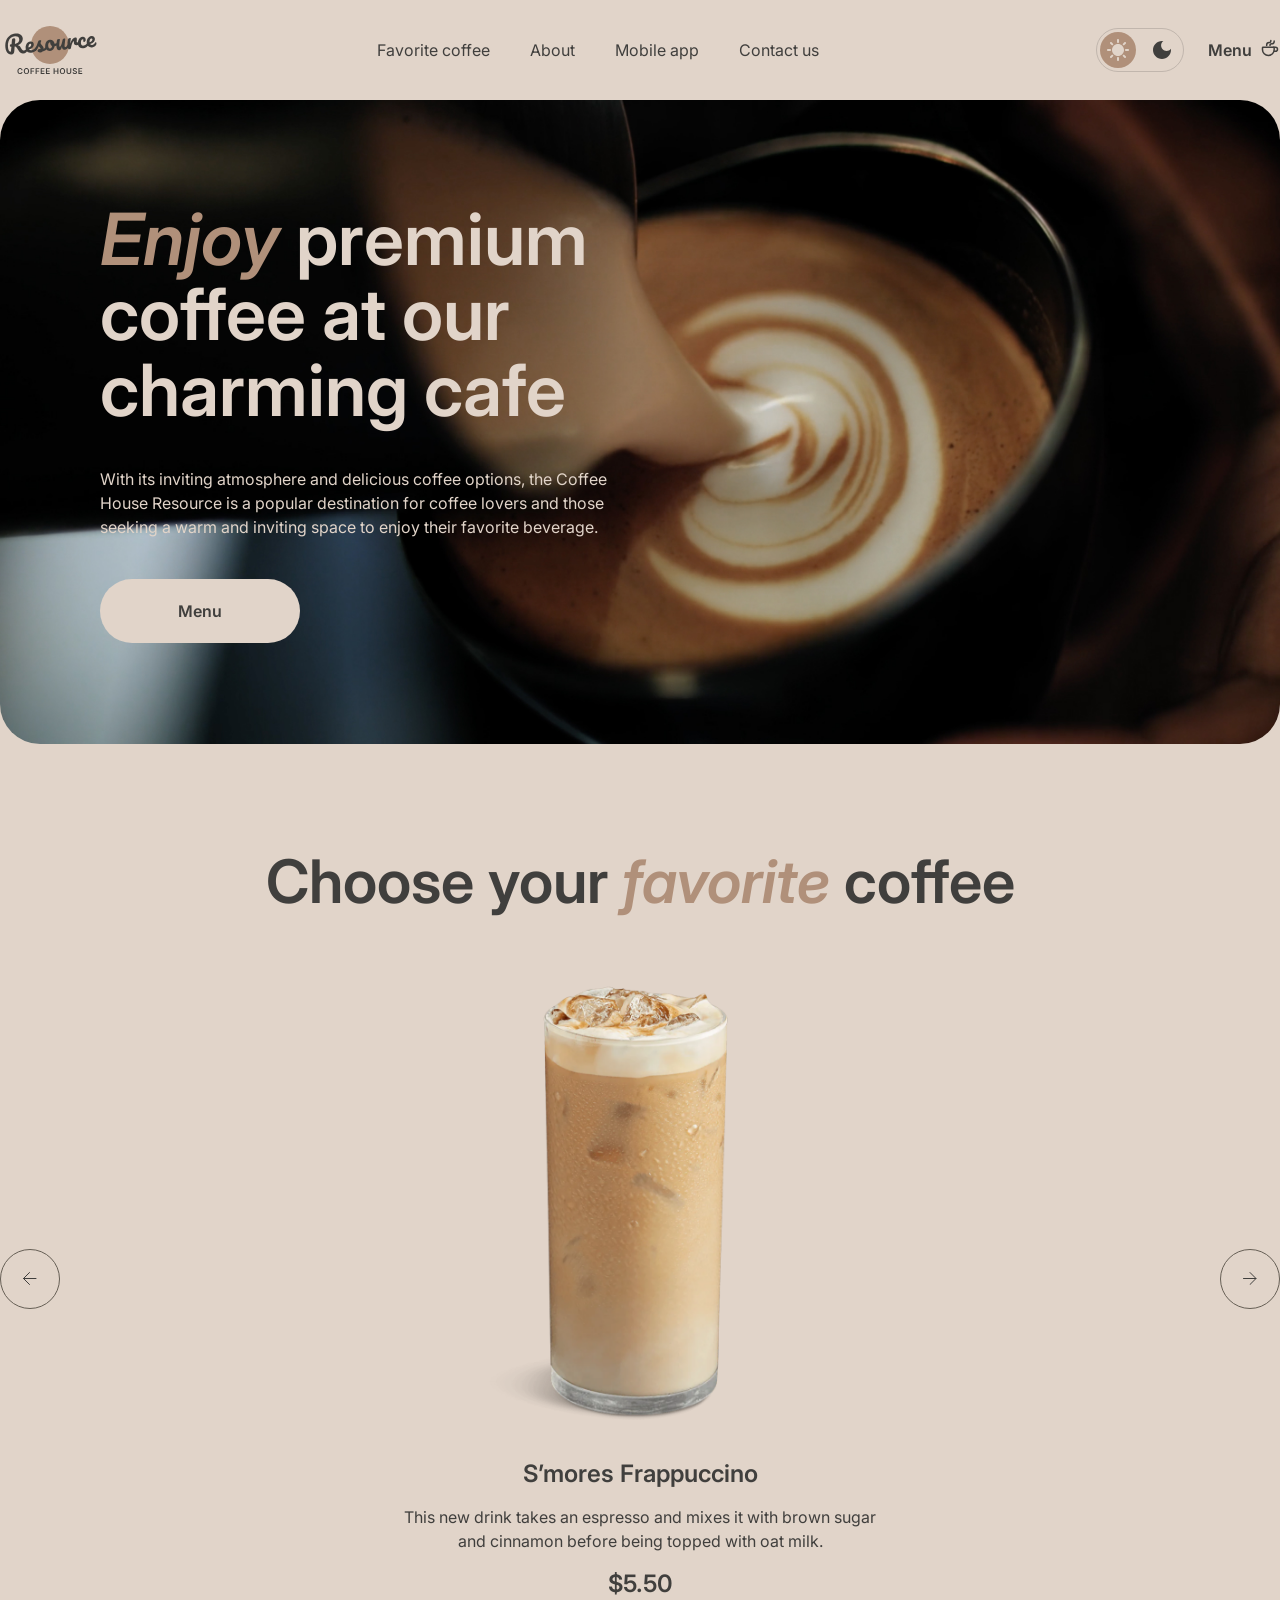
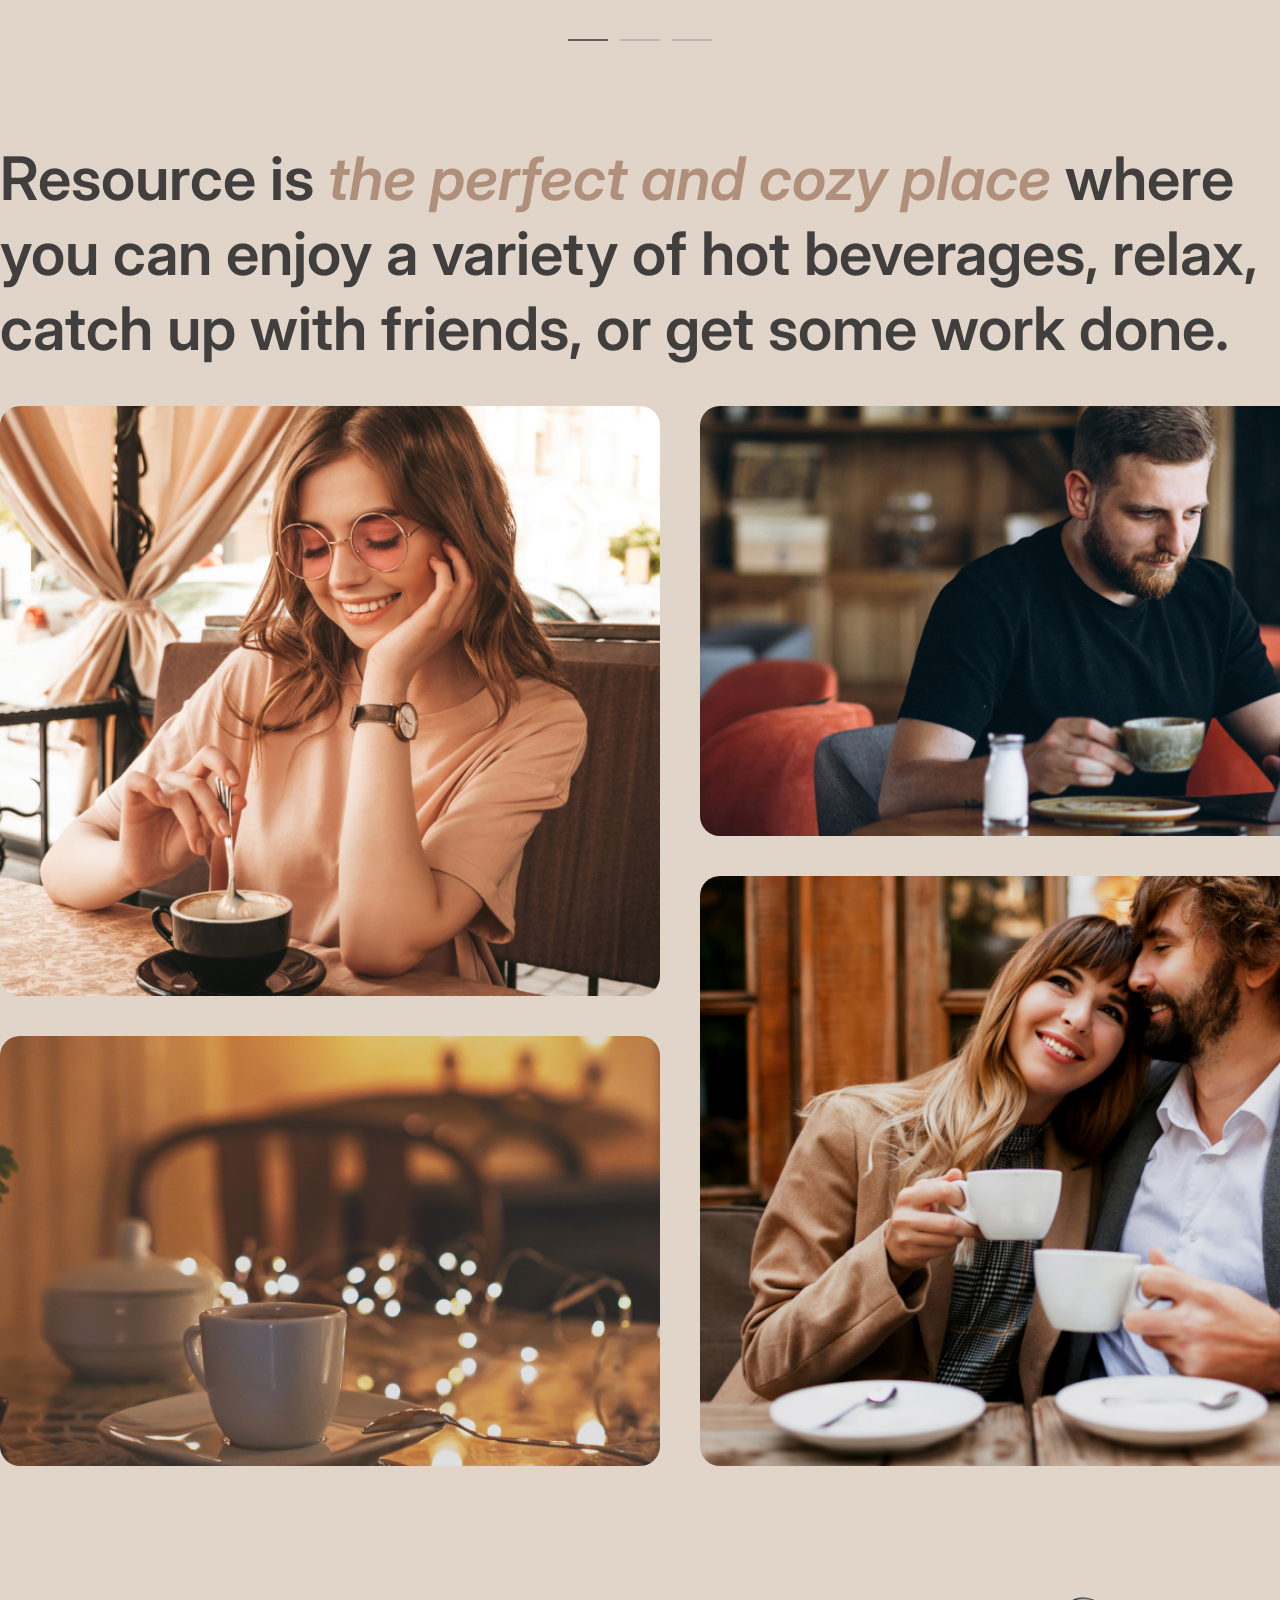
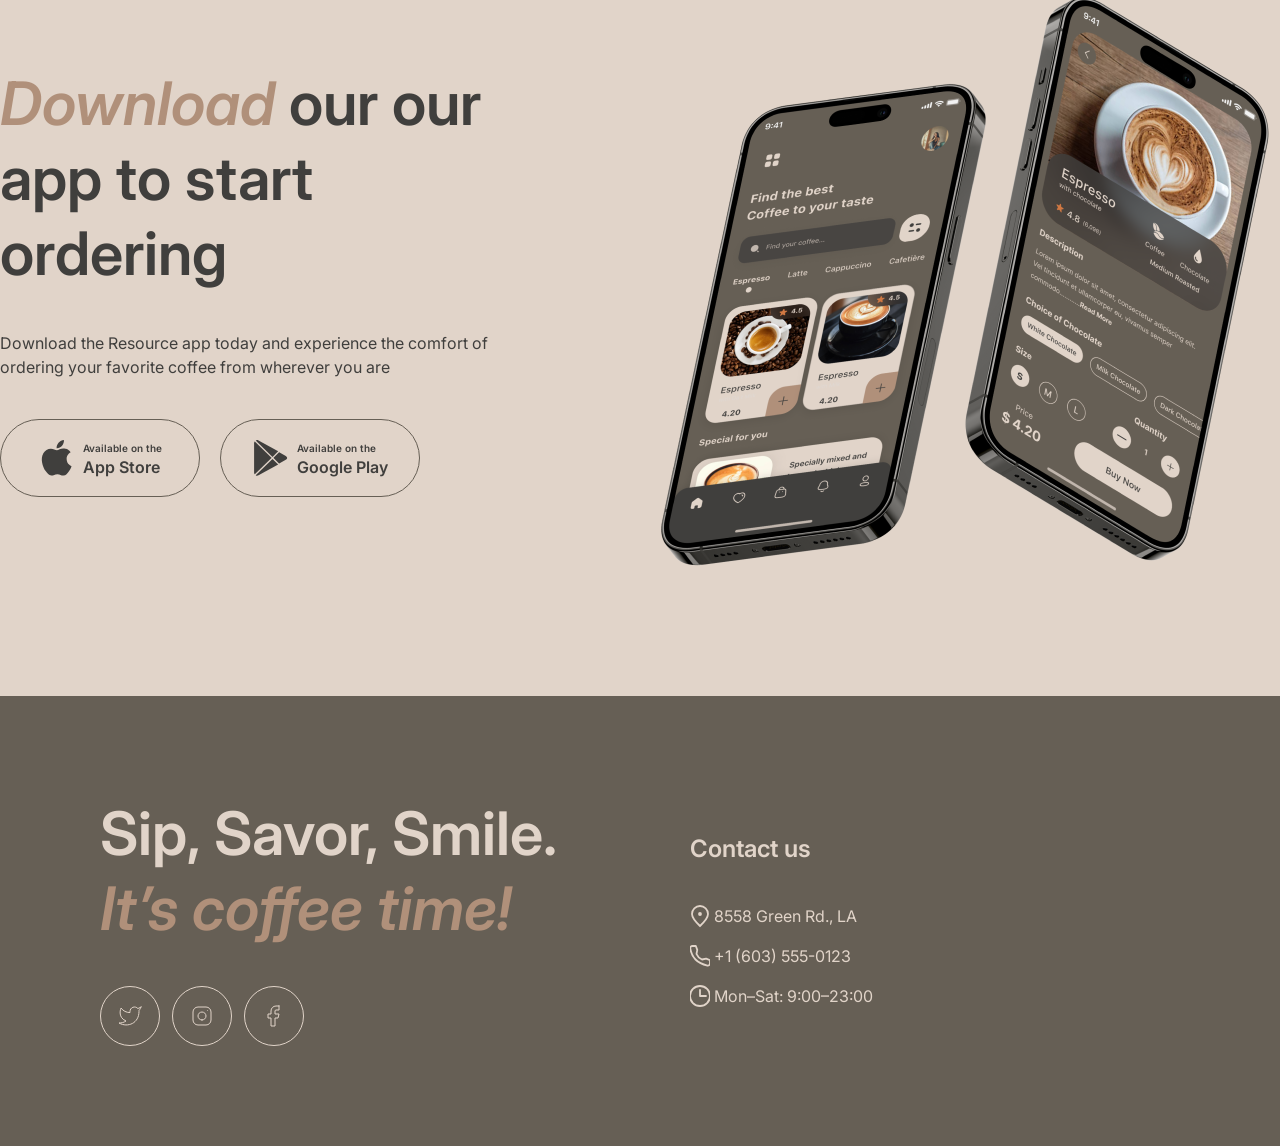
==== commit ab08006a: "feat: add catalog pages" ====
--- a/index.html
+++ b/index.html
@@ -10,15 +10,16 @@
     <link rel="preconnect" href="https://fonts.gstatic.com" crossorigin>
     <link href="https://fonts.googleapis.com/css2?family=Inter:ital,opsz,wght@0,14..32,100..900;1,14..32,100..900&display=swap" rel="stylesheet">
 </head>   
+
 <body>
     <header>
         <nav class="header">
             <img src="icons/logo-light.svg" alt="Logo" class="logo">
             <ul class="nav">
-                <li><a href="#">Favorite coffee</a></li>
-                <li><a href="#">About</a></li>
-                <li><a href="#">Mobile app</a></li>
-                <li><a href="#">Contact us</a></li>   
+                <li><a href="#favorite">Favorite coffee</a></li>
+                <li><a href="#about">About</a></li>
+                <li><a href="#mobileapp">Mobile app</a></li>
+                <li><a href="#contacts">Contact us</a></li>   
             </ul>
             <div class="header-actions">
                 <div class="theme-switch">
@@ -47,7 +48,7 @@
     </header>
 
     <main>
-        <section class="hero">
+        <section class="hero" id="hero">
             <div class="hero-container">
                 <div class="hero-offer">
                     <h1><span class="accent">Enjoy</span> premium coffee at our charming cafe</h1>
@@ -62,7 +63,7 @@
             </div>
         </section>
 
-        <section class="favorite">
+        <section class="favorite" id="favorite">
             <div class="favorite-container">
                 <h2>Choose your <span class="accent">favorite</span> coffee</h2>
                 <div class="favorite-slider-main">
@@ -111,7 +112,7 @@
             </div>
         </section>
 
-        <section class="about">
+        <section class="about" id="about">
             <div class="about-container">
                 <h2>
                     Resource is <span class="accent">the perfect and cozy place</span> where you can enjoy a variety 
@@ -130,7 +131,7 @@
             </div>
         </section>
 
-        <section class="mobileapp">
+        <section class="mobileapp" id="mobileapp">
             <div class="mobileapp-container">
                 <div class="mobileapp-offer">
                     <h2><span class="accent">Download</span> our our app to start ordering</h2>
@@ -168,7 +169,7 @@
         </section>
     </main>
     <footer>
-        <div class="footer-container">
+        <div class="footer-container" id="contacts">
             <div class="footer-offer">
                 <h2>Sip, Savor, Smile. <span class="accent">It’s coffee time!</span></h2>
                 <div class="footer-socials">
--- a/style.css
+++ b/style.css
@@ -13,6 +13,10 @@
     box-sizing: border-box;
     max-width: 1360px;
     /* margin-inline: auto; */
+}
+
+html {
+    scroll-behavior: smooth;
 }
 
 body {
@@ -91,6 +95,10 @@
     gap: 40px;
 }
 
+.nav a {
+    color: var(--txt-dark); 
+}
+
 .header-actions {   
     display: flex;
     gap: 24px;
@@ -390,6 +398,97 @@
     gap: 4px;
 }
 
+/* -------------- Каталог --------------  */
+.menu-offer {
+    display: flex;
+    flex-direction: column;
+    align-items: center;
+    gap: 40px;
+    margin-bottom: 40px;
+}
+
+.menu-offer h2 {
+    width: 800px;
+}
+
+.menu-tabs {
+    display: flex;
+    gap: 16px;
+}
+
+.btn-menu {
+    border-radius: 100px;
+    border: 1px solid var(--border-primary);
+    padding: 8px 16px 8px 8px;
+    display: flex;
+    align-items: center;
+    gap: 8px;
+    background-color: transparent;
+}
+
+.icon {
+    width: 30px;
+    height: 30px;
+    border-radius: 100%;
+    background-color: var(--border-primary);
+    display: flex;
+    align-items: center;
+    justify-content: center;
+}
+
+.btn-menu.active {
+    background-color: #665F55;
+    color: var(--bg);
+}
+
+.icon.active {
+    background-color: var(--bg);
+}
+
+.menu-preview {
+    border: 1px solid var(--border-primary);
+    border-radius: 40px;
+    display: flex;
+    flex-direction: column;
+    height: 506px;
+}
+
+.menu-preview img {
+    border-radius: 40px;
+    width: 310px;
+    height: 310px;
+}
+
+.menu-description {
+    padding: 20px;
+    display: flex;
+    flex: 1;
+    flex-direction: column;
+    justify-content: space-between;
+}
+
+.menu-description h3 {
+    color: var(--txt-primary);
+}
+
+.menu-title {
+    display: flex;
+    flex-direction: column;
+    gap: 12px;
+}
+
+.menu-grid {
+    display: grid;
+    grid-template-columns: repeat(4, 1fr);
+    gap: 40px;
+}
+
+.menu-container {
+    margin-bottom: 100px;
+}
+
+
 /* -------------- Адаптивы --------------  */
-
-
+@media (max-width: 768px) {}
+@media (max-width: 380px) {}
+
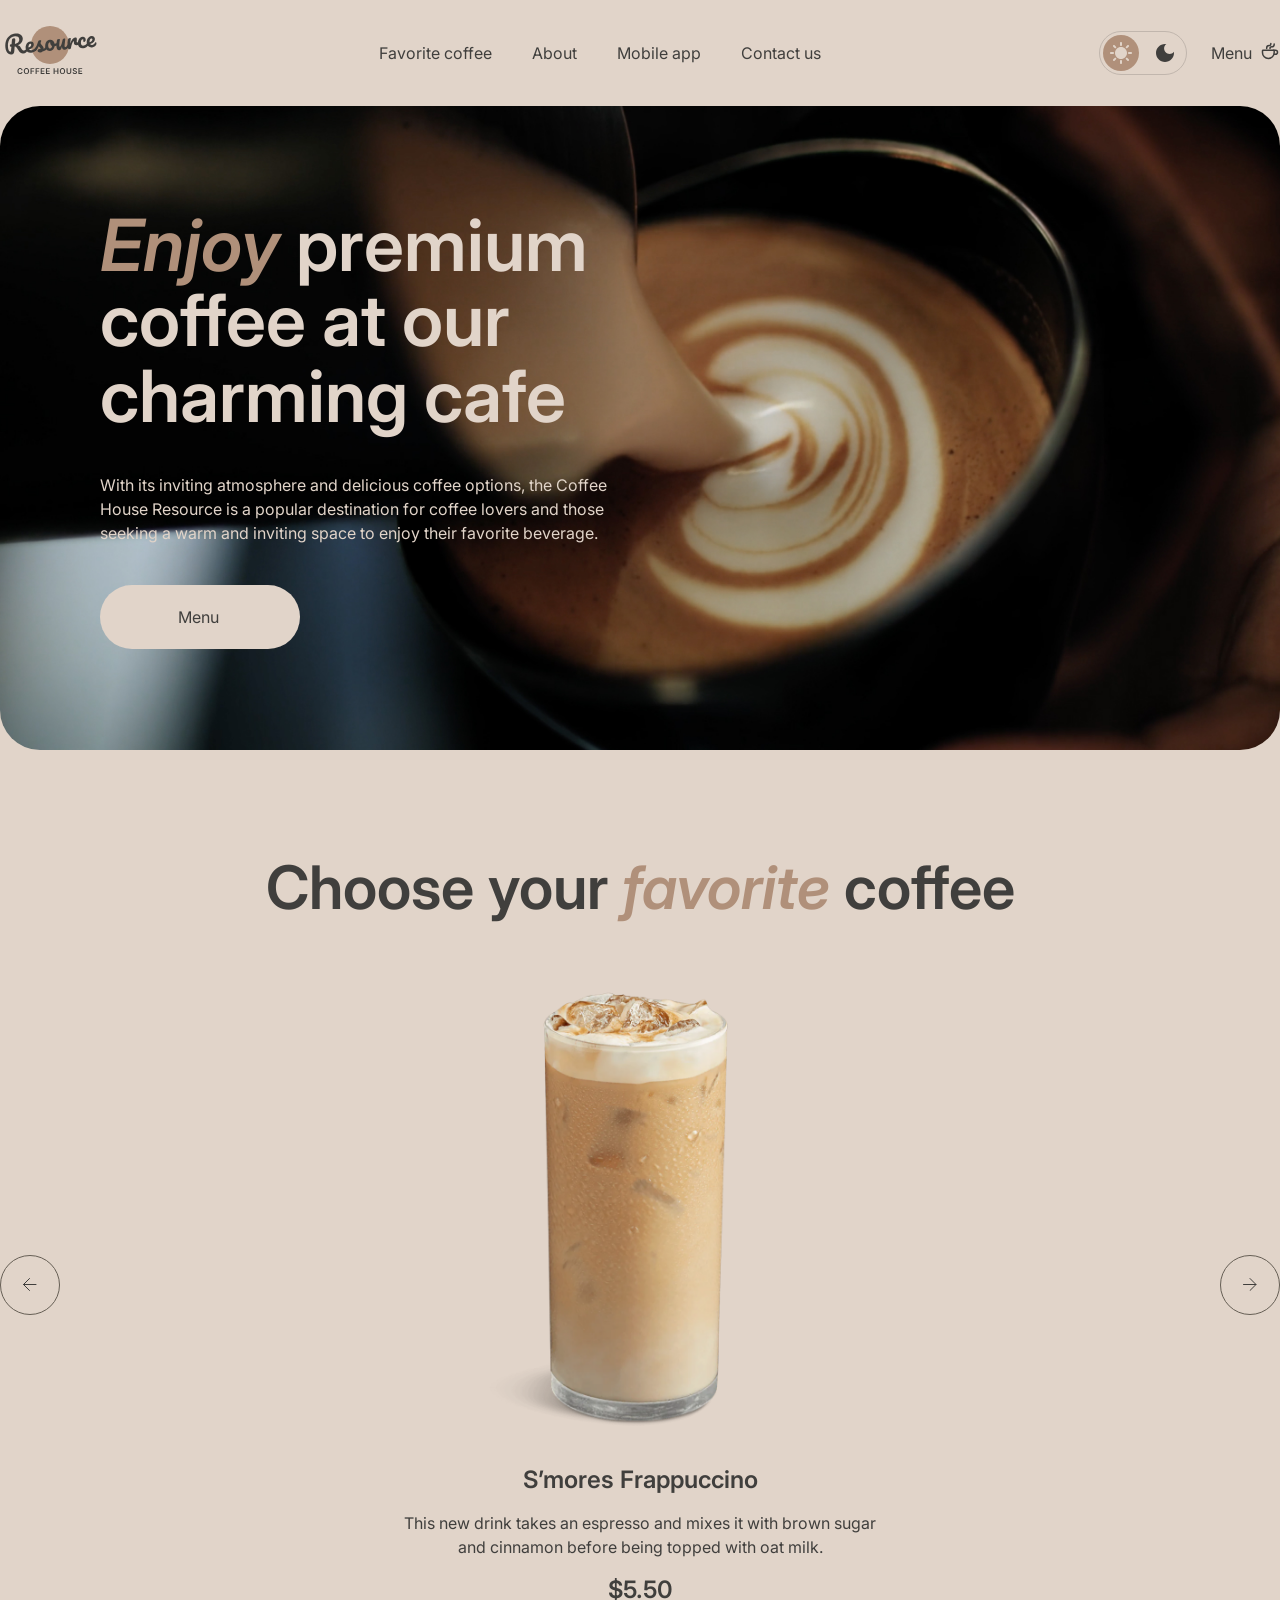
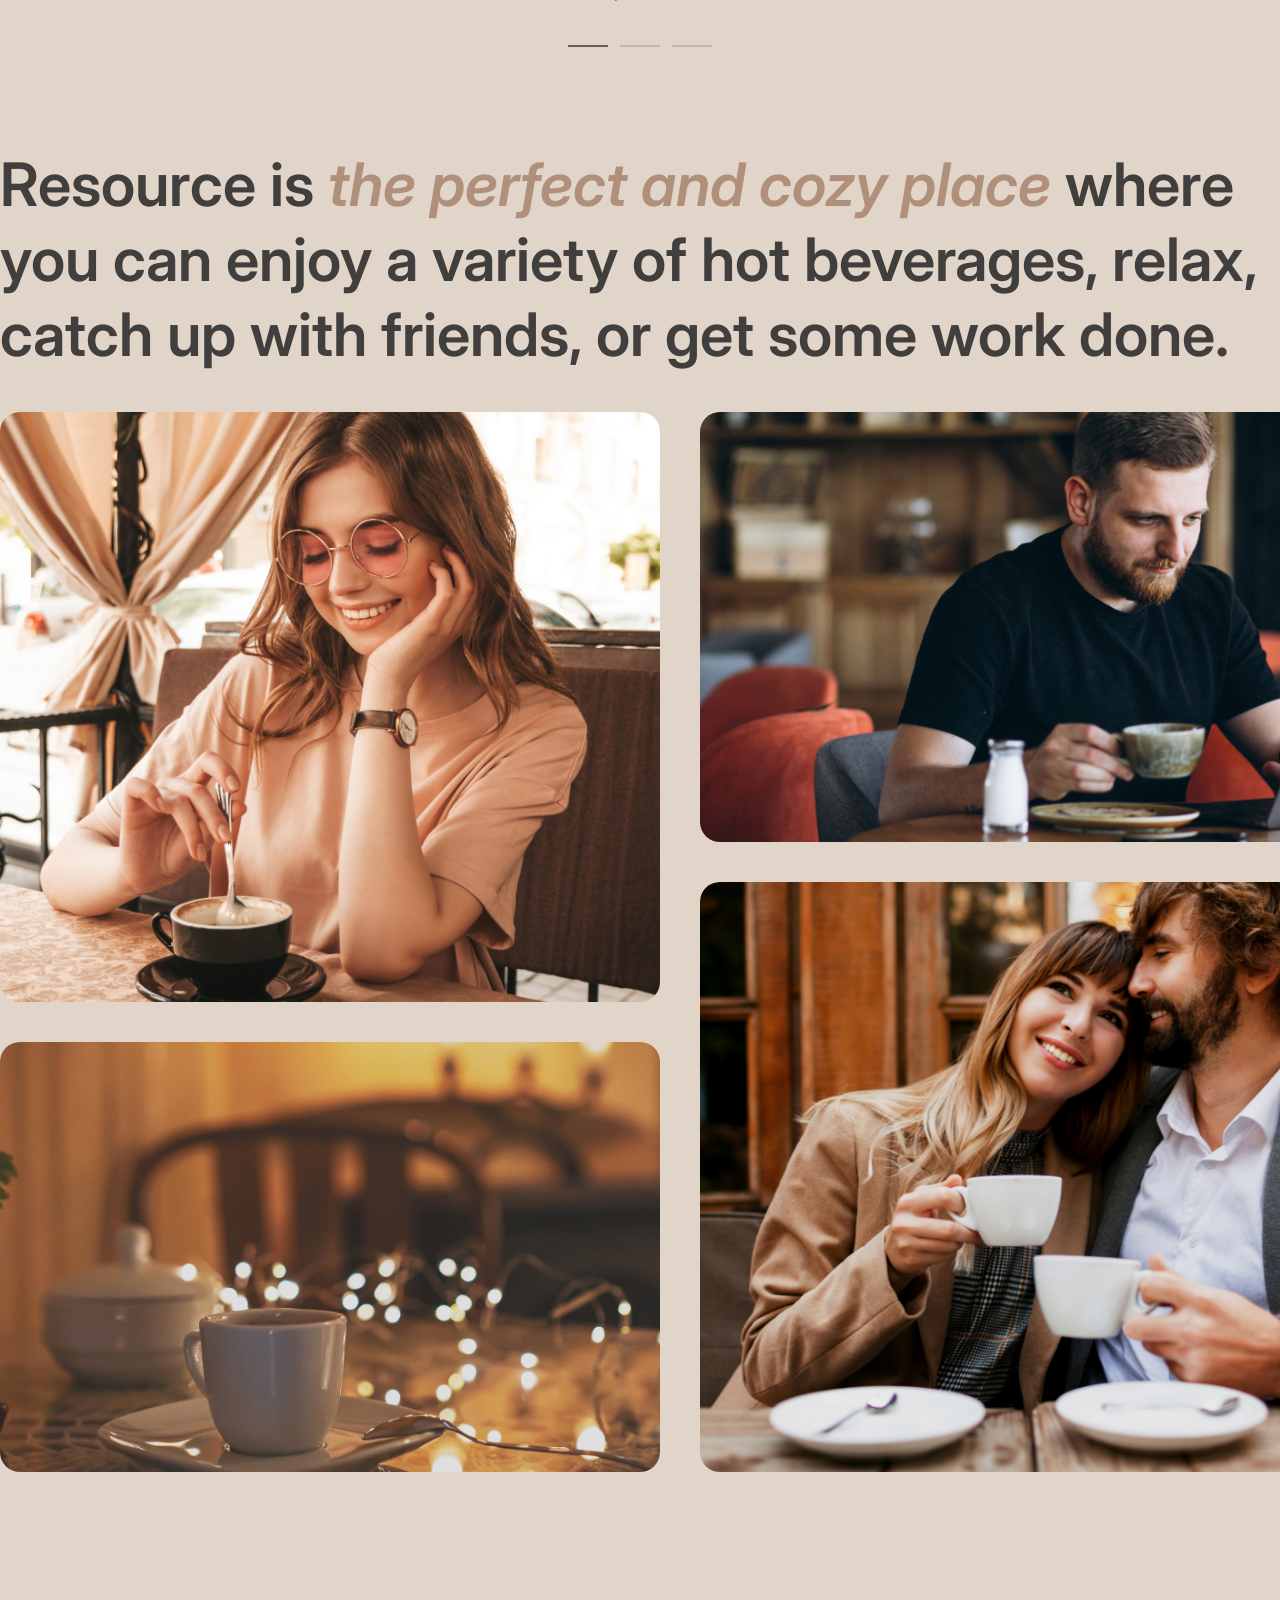
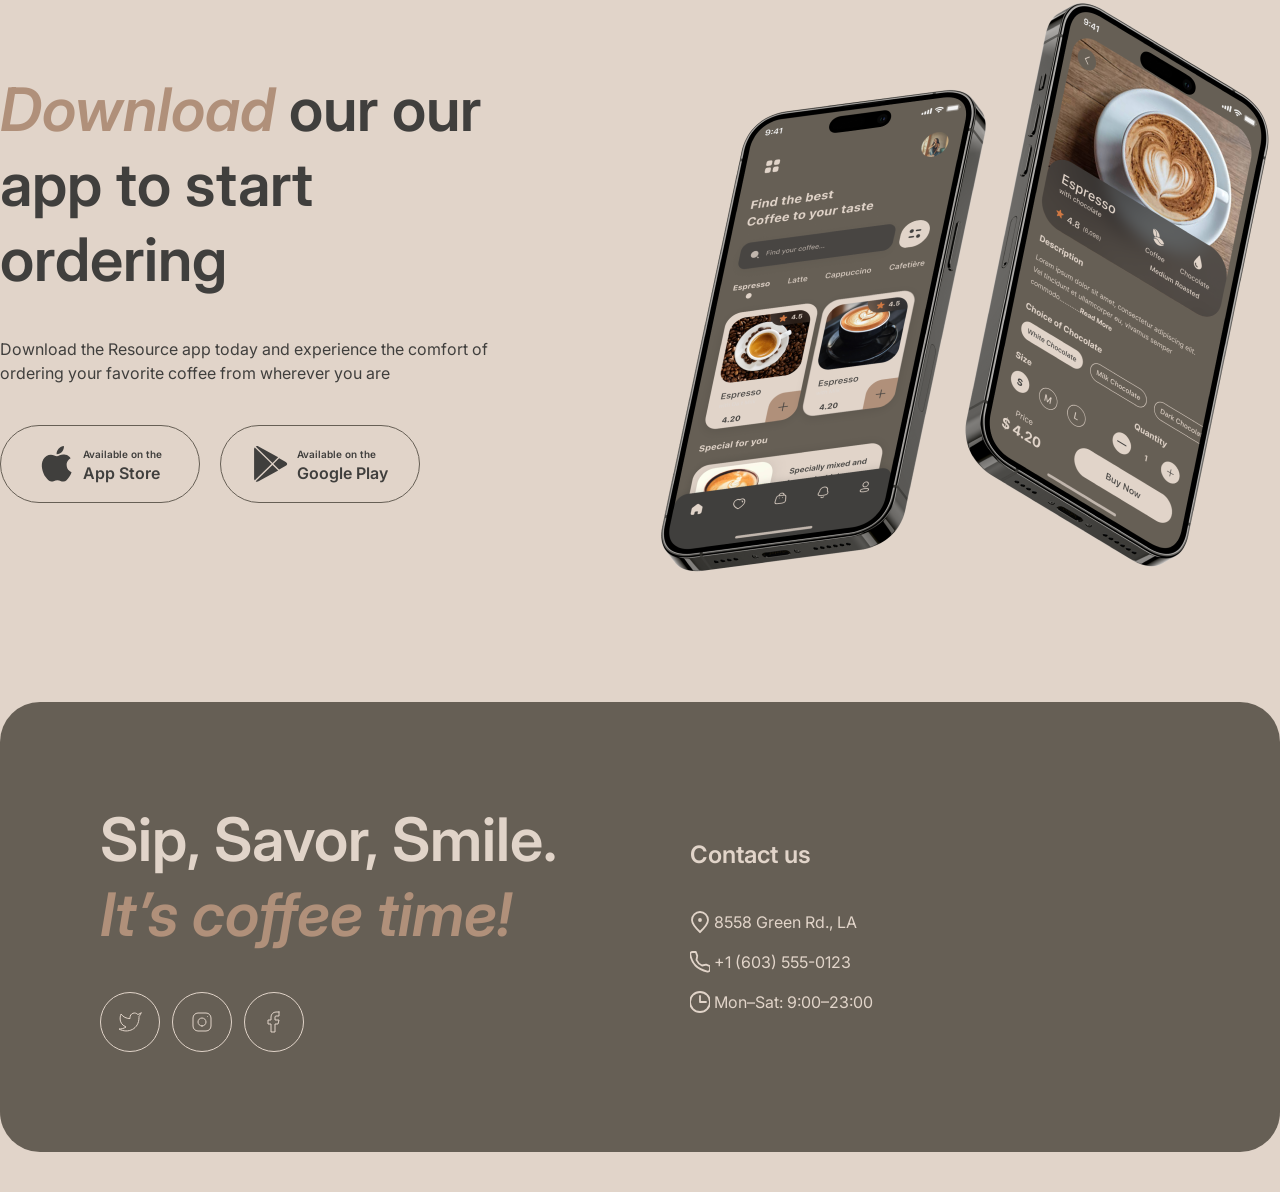
==== commit 79639f5f: "feat: add theme switcher and hovers" ====
--- a/index.html
+++ b/index.html
@@ -4,17 +4,18 @@
     <meta charset="UTF-8">     
     <meta http-equiv="X-UA-Compatible" content="IE=edge">     
     <meta name="viewport" content="width=device-width, initial-scale=1.0">     
-    <title>Document</title>     
+    <title>Coffee House</title>     
+    <link rel="icon" type="image/svg+xml" href="icons/logo-light.svg">
     <link rel="stylesheet" href="style.css">   
     <link rel="preconnect" href="https://fonts.googleapis.com">
     <link rel="preconnect" href="https://fonts.gstatic.com" crossorigin>
     <link href="https://fonts.googleapis.com/css2?family=Inter:ital,opsz,wght@0,14..32,100..900;1,14..32,100..900&display=swap" rel="stylesheet">
 </head>   
 
-<body>
+<body class="dark-theme">
     <header>
-        <nav class="header">
-            <img src="icons/logo-light.svg" alt="Logo" class="logo">
+        <nav class="container header">
+            <a href="index.html"><img src="icons/logo-light.svg" alt="Logo" class="logo"></a>
             <ul class="nav">
                 <li><a href="#favorite">Favorite coffee</a></li>
                 <li><a href="#about">About</a></li>
@@ -34,7 +35,7 @@
                         </svg>
                     </button>
                 </div>
-                <button class="btn menu">
+                <a href="coffee.html" class="btn menu">
                     Menu
                     <svg class="cup" width="20" height="20" viewBox="0 0 20 20" fill="none" xmlns="http://www.w3.org/2000/svg">
                         <path d="M14.166 9.76667V11.6667C14.166 14.8883 11.5543 17.5 8.33268 17.5C5.11102 17.5 2.49935 14.8883 2.49935 11.6667V9.76667C2.49935 9.4353 2.76798 9.16667 3.09935 9.16667H13.566C13.8974 9.16667 14.166 9.4353 14.166 9.76667Z" stroke="#E1D4C9" stroke-width="1.5" stroke-linecap="round" stroke-linejoin="round"/>
@@ -42,10 +43,10 @@
                         <path d="M6.66732 7.5V7.08333C6.66732 5.70262 7.78661 4.58333 9.16732 4.58333C10.0878 4.58333 10.834 3.83714 10.834 2.91667V2.5" stroke="#E1D4C9" stroke-width="1.5" stroke-linecap="round" stroke-linejoin="round"/>
                         <path d="M13.334 9.16669H15.4173C16.5679 9.16669 17.5007 10.0994 17.5007 11.25C17.5007 12.4006 16.5679 13.3334 15.4173 13.3334H14.1673" stroke="#E1D4C9" stroke-width="1.5" stroke-linecap="round" stroke-linejoin="round"/>
                     </svg>
-                </button>
+                </a>
             </div>
         </nav>
-    </header>
+    </header> 
 
     <main>
         <section class="hero" id="hero">
@@ -58,7 +59,15 @@
                         for coffee lovers and those seeking a warm and inviting space 
                         to enjoy their favorite beverage.
                     </p>
-                    <button class="btn primary">Menu</button>
+                    <a href="coffee.html" class="btn menu primary">
+                        Menu
+                        <svg class="svg-cup" width="20" height="20" viewBox="0 0 20 20" fill="none" xmlns="http://www.w3.org/2000/svg">
+                            <path d="M14.166 9.76667V11.6667C14.166 14.8883 11.5543 17.5 8.33268 17.5C5.11102 17.5 2.49935 14.8883 2.49935 11.6667V9.76667C2.49935 9.4353 2.76798 9.16667 3.09935 9.16667H13.566C13.8974 9.16667 14.166 9.4353 14.166 9.76667Z" stroke="#E1D4C9" stroke-width="1.5" stroke-linecap="round" stroke-linejoin="round"/>
+                            <path d="M9.99935 7.50002C9.99935 6.66669 10.5946 5.83335 11.7851 5.83335C13.1 5.83335 14.166 4.76737 14.166 3.4524V2.91669" stroke="#E1D4C9" stroke-width="1.5" stroke-linecap="round" stroke-linejoin="round"/>
+                            <path d="M6.66732 7.5V7.08333C6.66732 5.70262 7.78661 4.58333 9.16732 4.58333C10.0878 4.58333 10.834 3.83714 10.834 2.91667V2.5" stroke="#E1D4C9" stroke-width="1.5" stroke-linecap="round" stroke-linejoin="round"/>
+                            <path d="M13.334 9.16669H15.4173C16.5679 9.16669 17.5007 10.0994 17.5007 11.25C17.5007 12.4006 16.5679 13.3334 15.4173 13.3334H14.1673" stroke="#E1D4C9" stroke-width="1.5" stroke-linecap="round" stroke-linejoin="round"/>
+                        </svg>
+                    </a>
                 </div>
             </div>
         </section>
@@ -68,7 +77,11 @@
                 <h2>Choose your <span class="accent">favorite</span> coffee</h2>
                 <div class="favorite-slider-main">
                     <div class="favorite-slider">
-                        <button class="btn favorite"><img src="icons/arrow-left.svg" alt="previous"></button>
+                        <button class="btn favorite prev">
+                            <svg class="arrow" width="14" height="13" viewBox="0 0 14 13" fill="none" xmlns="http://www.w3.org/2000/svg">
+                                <path d="M13 6.5H0.5M6.5 12.5L0.5 6.5L6.5 0.5" stroke="#403F3D" stroke-linecap="round" stroke-linejoin="round"/>
+                            </svg>
+                        </button>
                         <div class="favorite-rawslider">
                             <div class="slide-content">
                                 <img src="images/coffee-slider-1.png" alt="coffee">
@@ -101,7 +114,11 @@
                                 </div>
                             </div> -->
                         </div>
-                        <button class="btn favorite"><img src="icons/arrow-right.svg" alt="previous"></button>
+                        <button class="btn favorite next">
+                            <svg class="arrow" width="14" height="13" viewBox="0 0 14 13" fill="none" xmlns="http://www.w3.org/2000/svg">
+                                <path d="M0.5 6.5H13M7 12.5L13 6.5L7 0.5" stroke="#403F3D" stroke-linecap="round" stroke-linejoin="round"/>
+                            </svg>
+                        </button>
                     </div>
                     <div class="favorite-controls">
                         <span class="control-dot active"></span>
@@ -173,7 +190,11 @@
             <div class="footer-offer">
                 <h2>Sip, Savor, Smile. <span class="accent">It’s coffee time!</span></h2>
                 <div class="footer-socials">
-                    <button class="btn footer-social"><img class="icon-social" src="icons/twitter.svg" alt="twitter"></button> 
+                    <button class="btn footer-social">
+                        <svg class="socials" width="24" height="24" viewBox="0 0 24 24" fill="none" xmlns="http://www.w3.org/2000/svg">
+                            <path d="M23 3.01006C23 3.01006 20.9821 4.20217 19.86 4.54006C19.2577 3.84757 18.4573 3.35675 17.567 3.13398C16.6767 2.91122 15.7395 2.96725 14.8821 3.29451C14.0247 3.62177 13.2884 4.20446 12.773 4.96377C12.2575 5.72309 11.9877 6.62239 12 7.54006V8.54006C10.2426 8.58562 8.50127 8.19587 6.93101 7.4055C5.36074 6.61513 4.01032 5.44869 3 4.01006C3 4.01006 -1 13.0101 8 17.0101C5.94053 18.408 3.48716 19.109 1 19.0101C10 24.0101 21 19.0101 21 7.51006C20.9991 7.23151 20.9723 6.95365 20.92 6.68006C21.9406 5.67355 23 3.01006 23 3.01006Z" stroke="#E1D4C9" stroke-linecap="round" stroke-linejoin="round"/>
+                        </svg>
+                    </button> 
                     <button class="btn footer-social">
                         <svg class="socials" width="24" height="24" viewBox="0 0 24 24" fill="none" xmlns="http://www.w3.org/2000/svg">
                             <path d="M12 16C14.2091 16 16 14.2091 16 12C16 9.79086 14.2091 8 12 8C9.79086 8 8 9.79086 8 12C8 14.2091 9.79086 16 12 16Z" stroke="#E1D4C9" stroke-linecap="round" stroke-linejoin="round"/>
@@ -181,7 +202,11 @@
                             <path d="M17.5 6.51L17.51 6.49889" stroke="#E1D4C9" stroke-linecap="round" stroke-linejoin="round"/>
                         </svg>
                     </button> 
-                    <button class="btn footer-social"><img src="icons/facebook.svg" alt="facebook"></button> 
+                    <button class="btn footer-social">
+                        <svg class="socials" width="24" height="24" viewBox="0 0 24 24" fill="none" xmlns="http://www.w3.org/2000/svg">
+                            <path d="M17 2H14C12.6739 2 11.4021 2.52678 10.4645 3.46447C9.52678 4.40215 9 5.67392 9 7V10H6V14H9V22H13V14H16L17 10H13V7C13 6.73478 13.1054 6.48043 13.2929 6.29289C13.4804 6.10536 13.7348 6 14 6H17V2Z" stroke="#E1D4C9" stroke-linecap="round" stroke-linejoin="round"/>
+                        </svg>
+                    </button> 
                 </div>
             </div>
             <div class="footer-contacts">
@@ -194,5 +219,6 @@
             </div>
         </div>
     </footer>
+    <script src="script.js"></script>
 </body>
 </html>
--- a/style.css
+++ b/style.css
@@ -1,18 +1,33 @@
 :root {
     --txt-accent: #B0907A;
     --txt-primary: #403F3D;
-    --bg: #E1D4C9;
-    --txt-dark: #403F3D;
+    --txt-inverse: #E1D4C9;
+    --bg-page: #E1D4C9;
+    --bg-container: #665F55;
+    --bg-overlay: ##403F3D;
     --border-primary: #C1B6AD;
     --border-inverse: #665F55;
+    --current-color: #E1D4C9;
+    --dark-txt-primary: #E1D4C9;
+    --dark-txt-inverse: #E1D4C9;
+    --dark-txt-accent: #B0907A;
+    --dark-bg-page: #292826;
+    --dark-bg-container: #403F3D;
+    --dark-bg-overlay: #292826 * 80%;
+    --dark-border-primary: #665F55;
+    --dark-border-inverse: #C1B6AD;
 }
 
 * {
     margin: 0;
     padding: 0;
     box-sizing: border-box;
+}
+
+main {
+    width: 100%;
     max-width: 1360px;
-    /* margin-inline: auto; */
+    margin: 0 auto;
 }
 
 html {
@@ -20,12 +35,36 @@
 }
 
 body {
-    background-color: var(--bg);    
+    background-color: var(--bg-page);  
+    display: flex;
+    flex-direction: column;
+    align-items: center;  
+    font-family: "Inter", sans-serif;
+    font-optical-sizing: auto;
+    font-weight: 400;
+    font-style: normal;
+    line-height: 150%;
+    font-size: 16px;
+    color: var(--txt-primary); 
+}
+
+body.dark-theme {
+    --txt-primary: var(--dark-txt-primary);
+    --txt-inverse: var(--dark-txt-inverse);
+    --txt-accent: var(--dark-txt-accent);
+    --bg-page: var(--dark-bg-page);
+    --bg-container: var(--dark-bg-container);
+    --bg-overlay: var(--dark-bg-overlay);
+    --border-primary: var(--dark-border-primary);
+    --border-inverse: var(--dark-border-inverse);
 }
 
 a {
     text-decoration: none;
     color: var(--txt-dark); 
+}
+a:hover {
+    text-decoration: underline;
 }
 
 ul {
@@ -43,21 +82,10 @@
     font-style: normal;
     line-height: 150%;
     font-size: 16px;
-    color: var(--txt-dark);
-    /* background-color: var(--bg); */
+    color: var(--txt-primary);
 }
 
 /* -------------- TEXT --------------  */
-body {
-  font-family: "Inter", sans-serif;
-  font-optical-sizing: auto;
-  font-weight: 400;
-  font-style: normal;
-  line-height: 150%;
-  font-size: 16px;
-  color: var(--txt-primary); 
-}
-
 h1 {
     font-size: 72px;
     font-weight: 600;
@@ -83,8 +111,13 @@
 }
 
 /* ---------------- header ----------------- */
+header {
+    width: 100%;
+}
+
 .header {
-    margin: 20px 0;
+    margin: 20px auto;
+    max-width: 1360px;
     display: flex;
     justify-content: space-between;
     align-items: center;
@@ -96,7 +129,7 @@
 }
 
 .nav a {
-    color: var(--txt-dark); 
+    color: var(--txt-primary); 
 }
 
 .header-actions {   
@@ -139,21 +172,43 @@
     background-color: transparent;
 }
 
+body.dark-theme .btn.light {
+    background-color: transparent;
+}
+
+body.dark-theme .btn.dark {
+    background-color: var(--txt-accent);
+}
+
+.btn.dark:hover, .moon:hover path {
+    cursor: pointer;
+    background-color: var(--dark-border-primary);
+}
+.btn.dark:hover .moon path{
+    fill: var(--txt-inverse);
+}
+
+body.dark-theme .btn.light:hover {
+    cursor: pointer;
+    background-color: var(--txt-accent);
+}
+
 .btn.menu {
     border: none;
     display: flex;
     gap: 8px;
     align-items: flex-start;
     background-color: transparent;
+    color: var(--txt-primary);
 }
 
 .moon path {
-    fill: #403F3D;
-}
+    fill: var(--txt-primary);
+}
+
 .cup path {
-    stroke: #403F3D;
-}
-
+    stroke: var(--txt-primary);
+}
 
 /* ---------------- hero ----------------- */
 .hero-container {
@@ -174,16 +229,36 @@
     display: flex;
     gap: 40px;
     flex-direction: column;
-    color: var(--bg);
-}
-
-.btn.primary {
+    color: var(--txt-inverse);
+}
+
+.btn.menu.primary {
     padding: 20px 78px;
     width: 200px;
     border: none;
     border-radius: 100px;
-    background-color: var(--bg);
-}
+    background-color: var(--bg-page);
+    text-decoration: none;
+    color: var(--txt-primary);
+    display: flex;
+    align-items: center;
+}
+.svg-cup {
+    opacity: 0;
+    transition: opacity 0.3s ease;
+    width: 20px;
+    height: 20px;
+}
+.svg-cup path {
+    stroke: var(--txt-primary);
+}
+.btn.menu.primary:hover {
+    padding: 20px 68px;
+}
+.btn.menu.primary:hover .svg-cup {
+    opacity: 1;
+}
+
 
 /* -------------- Favorite --------------  */
 .favorite-container {
@@ -231,7 +306,17 @@
     height: 60px;
     border: 1px solid var(--border-inverse);
     border-radius: 100px;
-    background-color: var(--bg);
+    background-color: var(--bg-page);
+}
+.btn.favorite:hover {
+    background-color: var(--border-inverse);
+}
+.btn.favorite:hover .arrow path {
+    stroke: var(--bg-page);
+}
+
+.arrow path {
+    stroke: var(--txt-primary);
 }
 
 .favorite-controls {
@@ -270,7 +355,6 @@
     display: flex;
     gap: 40px;
     width: 100%;
-    max-width: 660px;
     border-radius: 20px;
 }
 
@@ -321,10 +405,17 @@
     gap: 8px;
     border: 1px solid var(--border-inverse);
     border-radius: 100px;
-    background-color: var(--bg);
+    background-color: var(--bg-page);
     align-items: center;
     justify-content: center;
     padding: 20px 12px;
+}
+.btn.mobileapp:hover {
+    background-color: var(--bg-container);
+    color: var(--txt-inverse);
+}
+.btn.mobileapp:hover .app path  {
+    fill: var(--txt-inverse);
 }
 
 .mobileapp-txt {
@@ -350,11 +441,13 @@
 
 /* -------------- Footer --------------  */
 .footer-container {
-    background-color: #665F55;
+    background-color: var(--bg-container);
+    border-radius: 40px;
     padding: 100px;
     display: flex;
     gap: 100px;
     align-items: center;
+    margin-bottom: 40px;
 }
 
 .footer-offer, .footer-contacts, ul.contacts {
@@ -373,11 +466,23 @@
     width: 60px;
     height: 60px;
     background-color: transparent;
-    border: 1px solid var(--bg);
+    border: 1px solid var(--current-color);
     border-radius: 100%;
     display: flex;
     align-items: center;
     justify-content: center;
+}
+.btn.footer-social:hover {
+    cursor: pointer;
+    background-color: var(--bg-page);
+}
+.btn.footer-social:hover .socials path {
+    stroke: var(--bg-container);
+}
+
+body.dark-theme .btn.footer-social:hover {
+    cursor: pointer;
+    background-color: var(--current-color);
 }
 
 .socials {
@@ -385,7 +490,7 @@
 }
 
 footer h2, h3, a {
-    color: var(--bg);
+    color: var(--current-color);
     text-align: left;
 }
 
@@ -398,7 +503,7 @@
     gap: 4px;
 }
 
-/* -------------- Каталог --------------  */
+/* -------------- catalog --------------  */
 .menu-offer {
     display: flex;
     flex-direction: column;
@@ -437,12 +542,12 @@
 }
 
 .btn-menu.active {
-    background-color: #665F55;
-    color: var(--bg);
+    background-color: var(--bg-container);
+    color: var(--bg-page);
 }
 
 .icon.active {
-    background-color: var(--bg);
+    background-color: var(--bg-page);
 }
 
 .menu-preview {
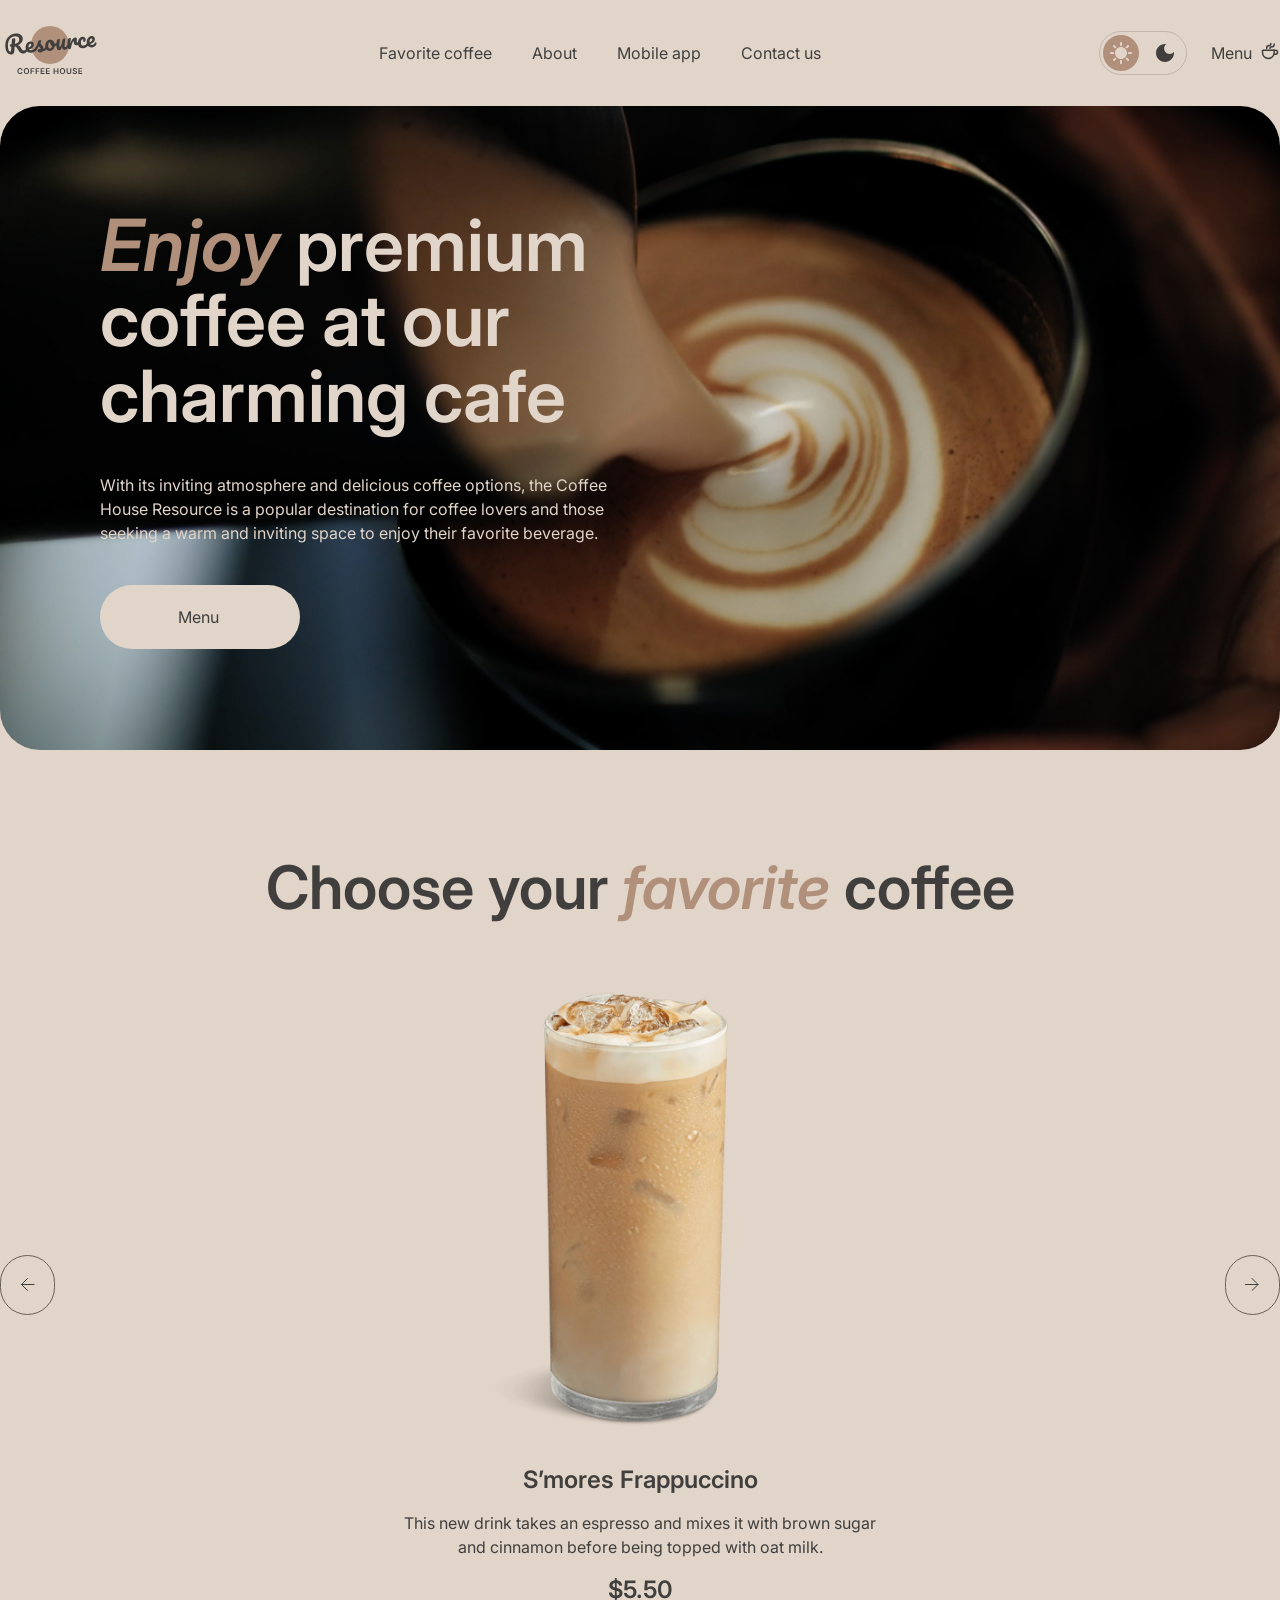
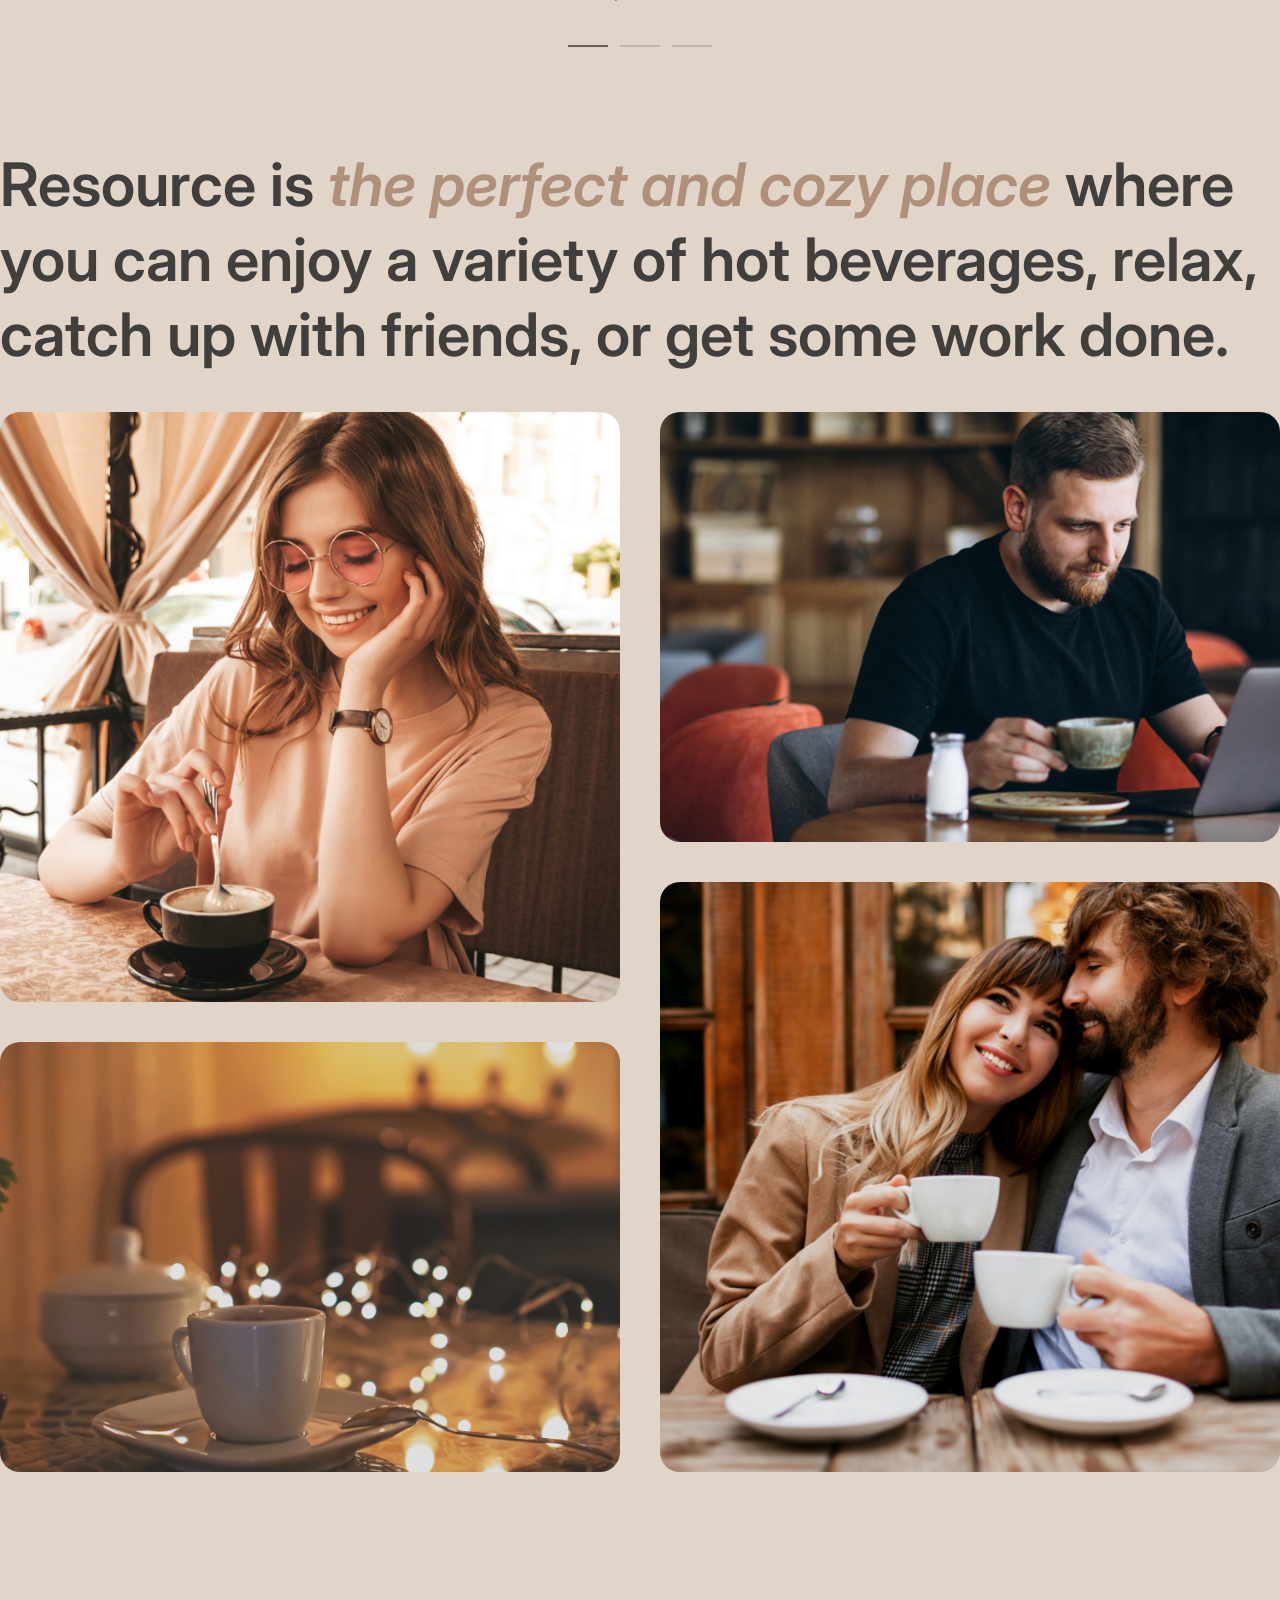
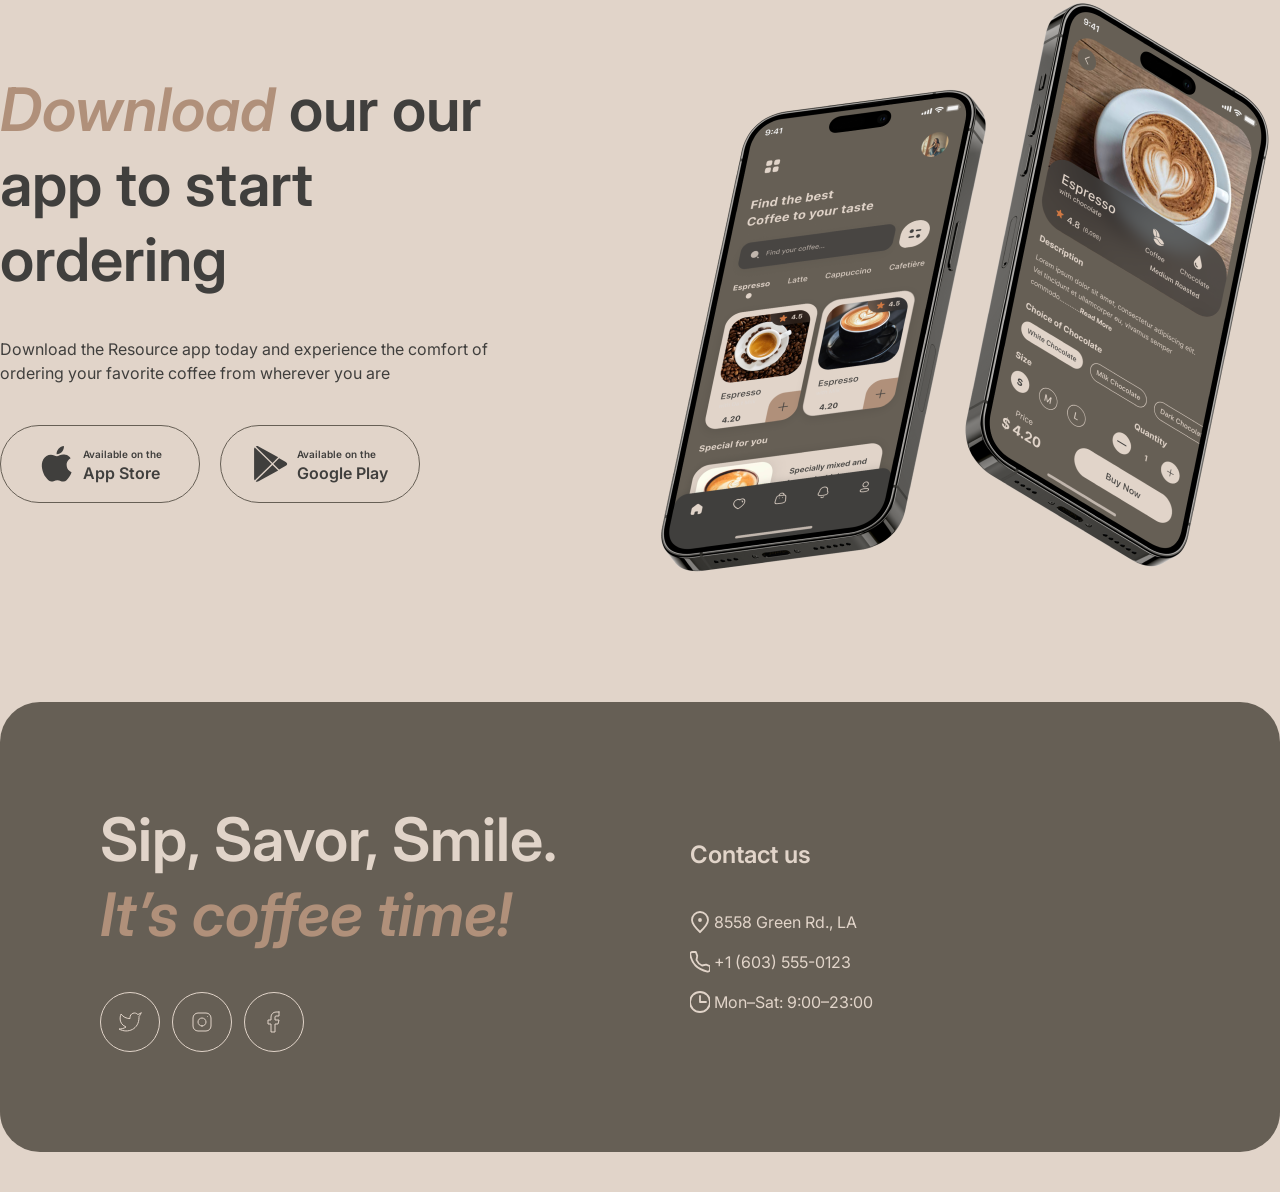
==== commit 87ebfa0d: "feat: add adpatipves" ====
--- a/index.html
+++ b/index.html
@@ -44,6 +44,10 @@
                         <path d="M13.334 9.16669H15.4173C16.5679 9.16669 17.5007 10.0994 17.5007 11.25C17.5007 12.4006 16.5679 13.3334 15.4173 13.3334H14.1673" stroke="#E1D4C9" stroke-width="1.5" stroke-linecap="round" stroke-linejoin="round"/>
                     </svg>
                 </a>
+                <button class="burger" aria-label="Open menu">
+                    <span></span>
+                    <span></span>
+                </button>   
             </div>
         </nav>
     </header> 
@@ -162,10 +166,10 @@
                                 <path d="M22.0578 16.8306C22.021 12.8323 25.4156 10.8871 25.5708 10.7966C23.6483 8.06361 20.6684 7.69021 19.6213 7.66043C17.1185 7.40364 14.6909 9.12057 13.4159 9.12057C12.1156 9.12057 10.1523 7.68524 8.03638 7.72742C5.31352 7.76836 2.76624 9.30541 1.36919 11.6922C-1.51399 16.5589 0.636305 23.7107 3.39861 27.6446C4.7804 29.5711 6.39503 31.7223 8.50843 31.6466C10.576 31.5635 11.3483 30.3614 13.8435 30.3614C16.3157 30.3614 17.0409 31.6466 19.1963 31.5982C21.4153 31.5635 22.8124 29.6629 24.1458 27.719C25.7426 25.5108 26.3839 23.3361 26.4093 23.2245C26.3572 23.2071 22.0998 21.6229 22.0578 16.8306Z" fill="#E1D4C9"/>
                                 <path d="M17.9863 5.07263C19.0983 3.71671 19.8592 1.872 19.648 0C18.0384 0.0694711 16.0256 1.08549 14.8664 2.41164C13.8409 3.58025 12.9248 5.49566 13.1615 7.29695C14.9695 7.42845 16.8259 6.40747 17.9863 5.07263Z" fill="#E1D4C9"/>
                             </svg>
-                            <div class="mobileapp-txt">
+                            <span class="mobileapp-txt">
                                 <span class="caption">Available on the</span>
                                 <span>App Store</span>
-                            </div>
+                            </span>
                         </button>
                         <button class="btn mobileapp">
                             <svg class="app" width="31" height="33" viewBox="0 0 31 33" fill="none" xmlns="http://www.w3.org/2000/svg">
@@ -174,10 +178,10 @@
                                 <path d="M22.0897 22.4008L16.8781 17.3195L1.49805 32.3166C2.07025 32.9031 3.00336 32.9738 4.06448 32.3873L22.0897 22.4008Z" fill="#E1D4C9"/>
                                 <path d="M22.0897 10.3876L4.06448 0.401053C3.00336 -0.179402 2.07025 -0.108727 1.49805 0.477742L16.8781 15.4688L22.0897 10.3876Z" fill="#E1D4C9"/>
                             </svg>
-                            <div class="mobileapp-txt">
+                            <span class="mobileapp-txt">
                                 <span class="caption">Available on the</span>
                                 <span>Google Play</span>
-                            </div>
+                            </span>
                         </button>
                     </div>
                 </div>
--- a/style.css
+++ b/style.css
@@ -61,7 +61,7 @@
 
 a {
     text-decoration: none;
-    color: var(--txt-dark); 
+    color: var(--txt-primary); 
 }
 a:hover {
     text-decoration: underline;
@@ -210,6 +210,26 @@
     stroke: var(--txt-primary);
 }
 
+.burger {
+    display: none;
+    width: 44px;
+    height: 44px;
+    padding: 0;
+    border: 1px solid var(--border-inverse);
+    border-radius: 100px;
+    background-color: transparent;
+    align-items: center;
+    justify-content: center;
+    flex-direction: column;
+    gap: 8px;
+}
+
+.burger span {
+    width: 16px;
+    height: 1.5px;
+    background-color: var(--txt-primary);
+}
+
 /* ---------------- hero ----------------- */
 .hero-container {
     background-image: url("images/img-hero.jpg");
@@ -282,11 +302,19 @@
     justify-content: space-between;
 }
 
+.favorite-rawslider {
+    width: 100%;
+    display: flex;
+    align-items: center;
+    justify-content: center;
+}
+
 .slide-content {
-    width: 480px;
+    max-width: 480px;
     display: flex;
     flex-direction: column;
     gap: 20px;
+    width: 100%;
 }
 
 .slide-content h3 {
@@ -362,17 +390,18 @@
     display: flex;
     gap: 40px;
     flex-direction: column;
+    width: 100%;
 }
 
 .about-big {
     height: 590px;
-    width: 660px;
+    max-width: 660px;
     border-radius: 20px;
 }
 
 .about-small {
     height: 430px;
-    width: 660px;
+    max-width: 660px;
     border-radius: 20px;
 }
 
@@ -388,6 +417,11 @@
     display: flex;
     gap: 40px;
     flex-direction: column;
+    width: 100%;
+}
+
+.mobileapp-container img {
+    width: 100%;
 }
 
 .mobileapp-offer h2 {
@@ -440,6 +474,11 @@
 }
 
 /* -------------- Footer --------------  */
+footer {
+    width: 100%;
+    max-width: 1360px;
+}
+
 .footer-container {
     background-color: var(--bg-container);
     border-radius: 40px;
@@ -504,16 +543,19 @@
 }
 
 /* -------------- catalog --------------  */
+.menu {
+    width: 100%;
+}
 .menu-offer {
     display: flex;
     flex-direction: column;
     align-items: center;
     gap: 40px;
-    margin-bottom: 40px;
-}
-
-.menu-offer h2 {
-    width: 800px;
+}
+
+.menu-offer h1 {
+    max-width: 800px;
+    text-align: center;
 }
 
 .menu-tabs {
@@ -524,11 +566,22 @@
 .btn-menu {
     border-radius: 100px;
     border: 1px solid var(--border-primary);
+    color: var(--txt-primary);
     padding: 8px 16px 8px 8px;
     display: flex;
     align-items: center;
     gap: 8px;
     background-color: transparent;
+    text-decoration: none;
+}
+.btn-menu:hover {
+    cursor: pointer;
+    text-decoration: none;
+    background-color: var(--bg-container);
+    color: var(--txt-inverse);
+}
+.btn-menu:hover .icon {
+    background-color: var(--bg-page);
 }
 
 .icon {
@@ -543,7 +596,7 @@
 
 .btn-menu.active {
     background-color: var(--bg-container);
-    color: var(--bg-page);
+    color: var(--txt-inverse);
 }
 
 .icon.active {
@@ -560,7 +613,7 @@
 
 .menu-preview img {
     border-radius: 40px;
-    width: 310px;
+    width: 100%;
     height: 310px;
 }
 
@@ -572,8 +625,10 @@
     justify-content: space-between;
 }
 
-.menu-description h3 {
+.menu-description h2 {
     color: var(--txt-primary);
+    font-size: 24px;
+    text-align: start;
 }
 
 .menu-title {
@@ -590,10 +645,110 @@
 
 .menu-container {
     margin-bottom: 100px;
-}
-
+    align-items: center;
+    justify-content: center;
+    display: flex;
+    flex-direction: column;
+    gap: 40px;
+}
+
+.menu-more {
+    display: none;
+    width: 60px;
+    height: 60px;
+    border: 1px solid var(--border-inverse);
+    border-radius: 100px;
+    background-color: transparent;   
+    align-items: center;
+    justify-content: center;
+}
+.menu-more svg path {
+    stroke: var(--txt-primary);
+}
 
 /* -------------- Адаптивы --------------  */
-@media (max-width: 768px) {}
-@media (max-width: 380px) {}
-
+@media (max-width: 768px) {
+    body {
+        padding: 0 20px;
+    }
+
+    .nav, .btn.menu {
+        display: none
+    }
+    .burger {
+        display: flex;
+    }
+
+    .hero-offer {
+        margin-left: 60px;
+    }
+
+    .about-images, .mobileapp-container, .footer-container {
+        flex-direction: column;
+    }
+    .footer-container {
+        align-items: flex-start;
+    }
+
+    .about-small {
+        display: none;
+    }
+
+    .menu-grid .menu-preview:nth-child(n + 5) {
+        display: none;
+    }
+    .menu-grid {
+        grid-template-columns: repeat(2, 1fr);
+    }
+    .menu-more {
+        display: block;
+    }
+
+}
+
+
+@media (max-width: 380px) {
+    h1 {
+        font-size: 42px;
+        font-weight: 600;
+        line-height:  115%;
+    }
+
+    h2 {
+        font-size: 32px;
+        font-weight: 600;
+        line-height:  125%;
+    }
+
+    .header-actions {
+        gap: 12px;
+    }
+
+    .svg-cup {
+        opacity: 1;
+    }
+    .btn.menu.primary {
+        padding: 20px 68px;
+    }
+
+    .btn.favorite {
+        display: none;
+    }
+    .hero-offer {
+        margin: 0;
+    }
+
+    .hero-container {
+        padding: 60px 16px;
+    }
+
+    .footer-container {
+        padding: 60px 16px;
+        gap: 40px;
+    }
+    
+    .menu-grid {
+        grid-template-columns: repeat(1, 1fr);
+    }
+}
+
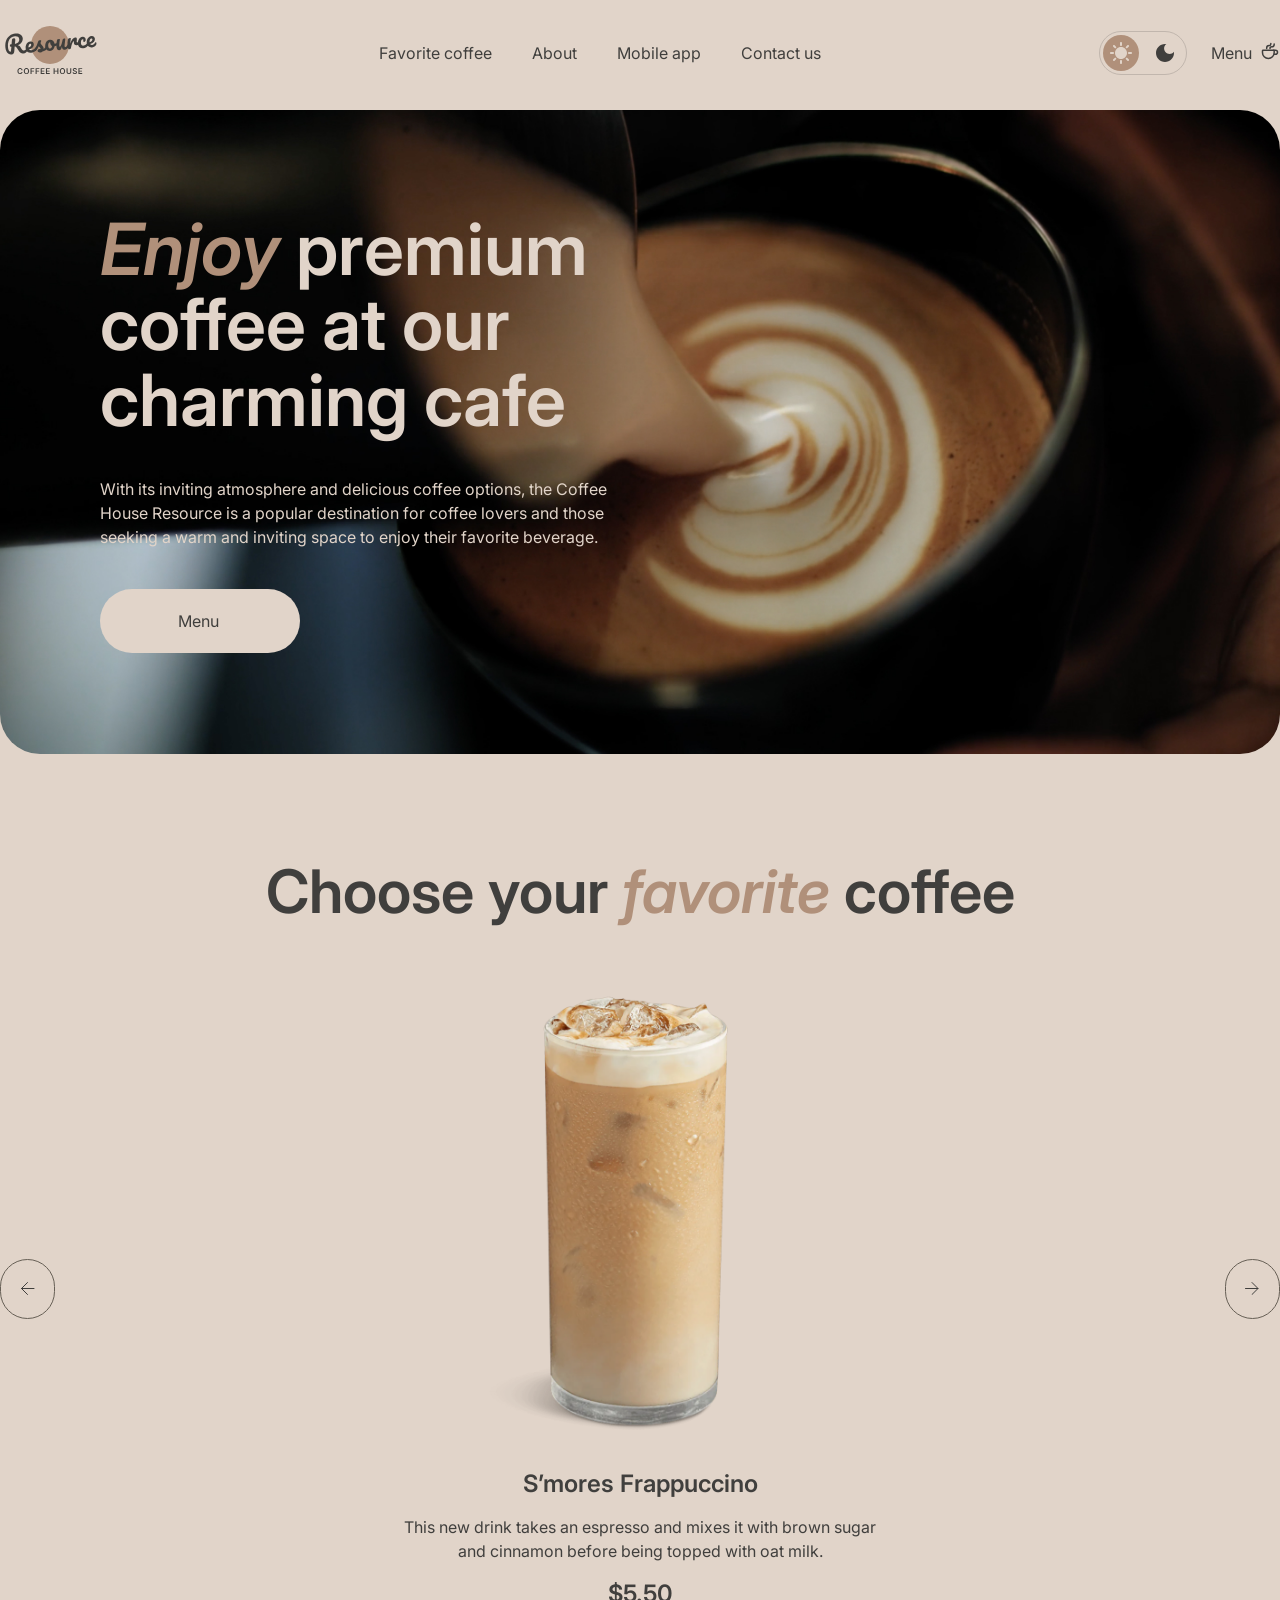
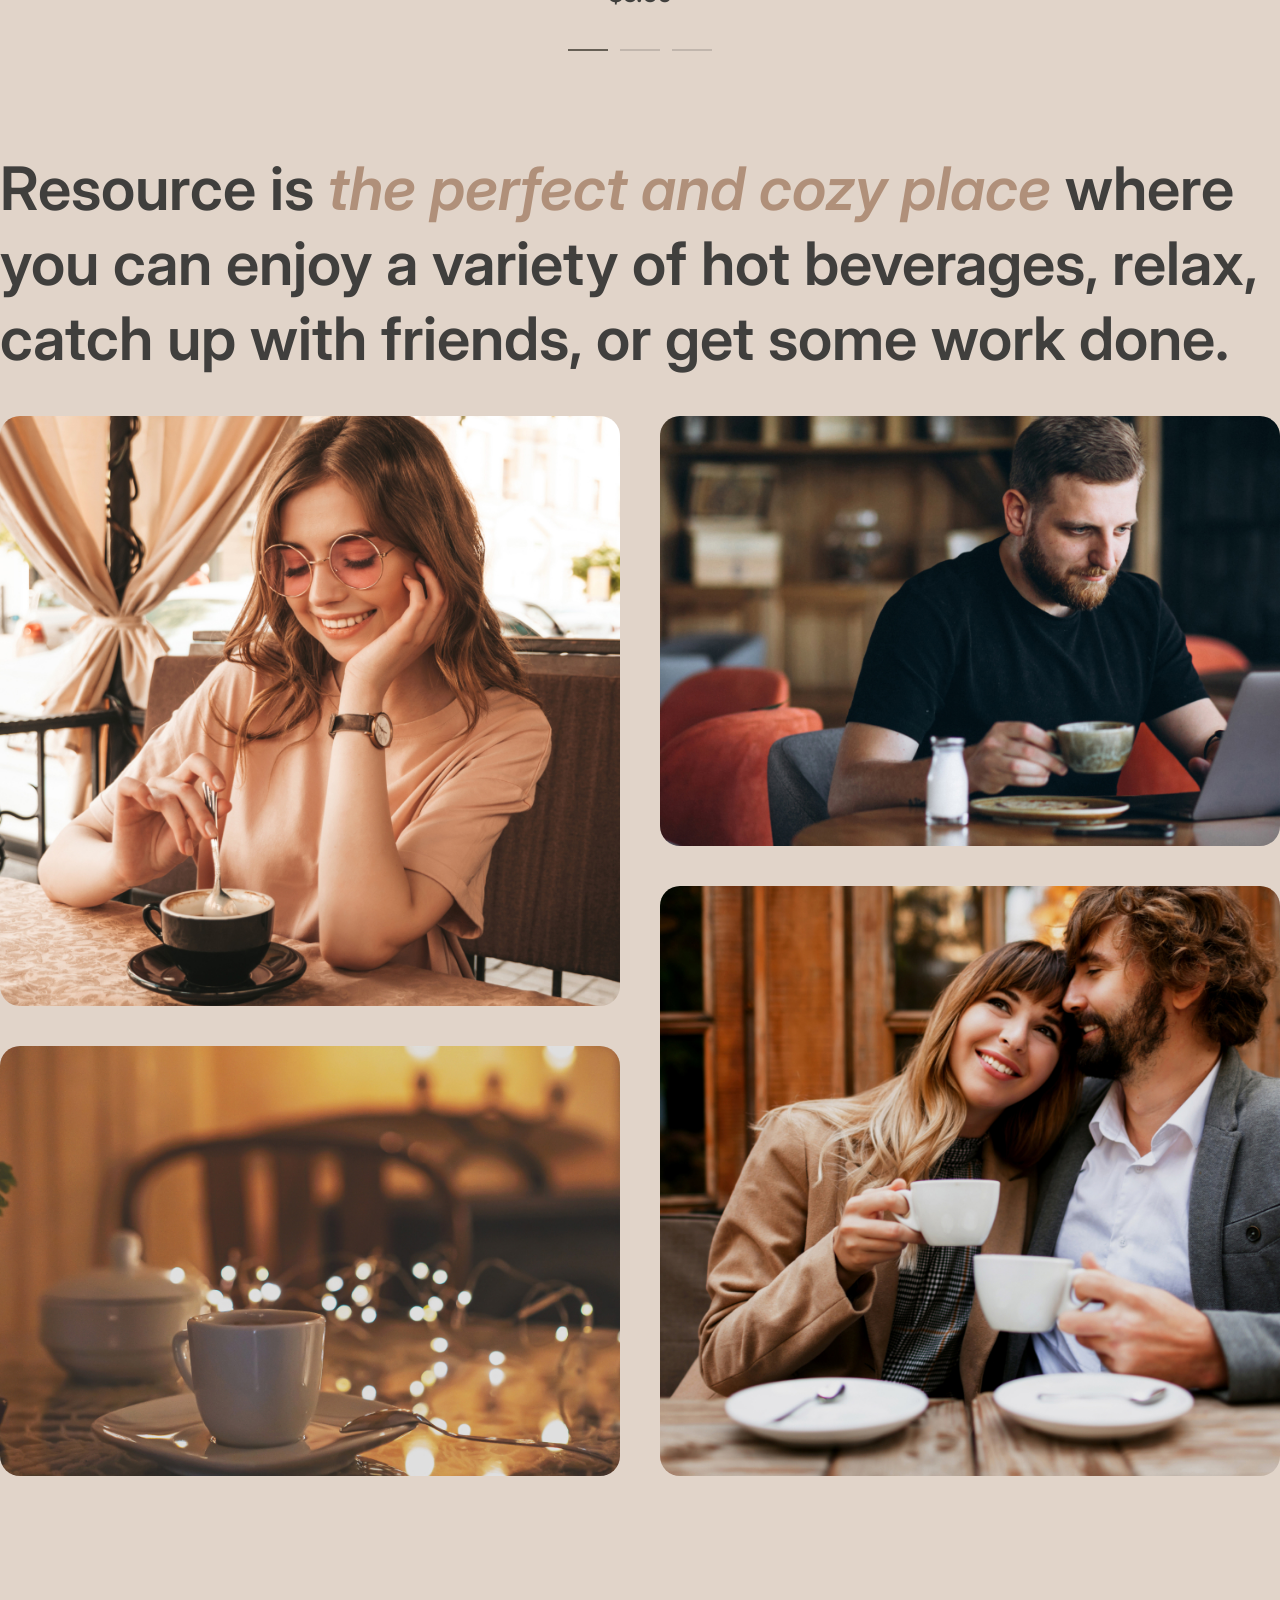
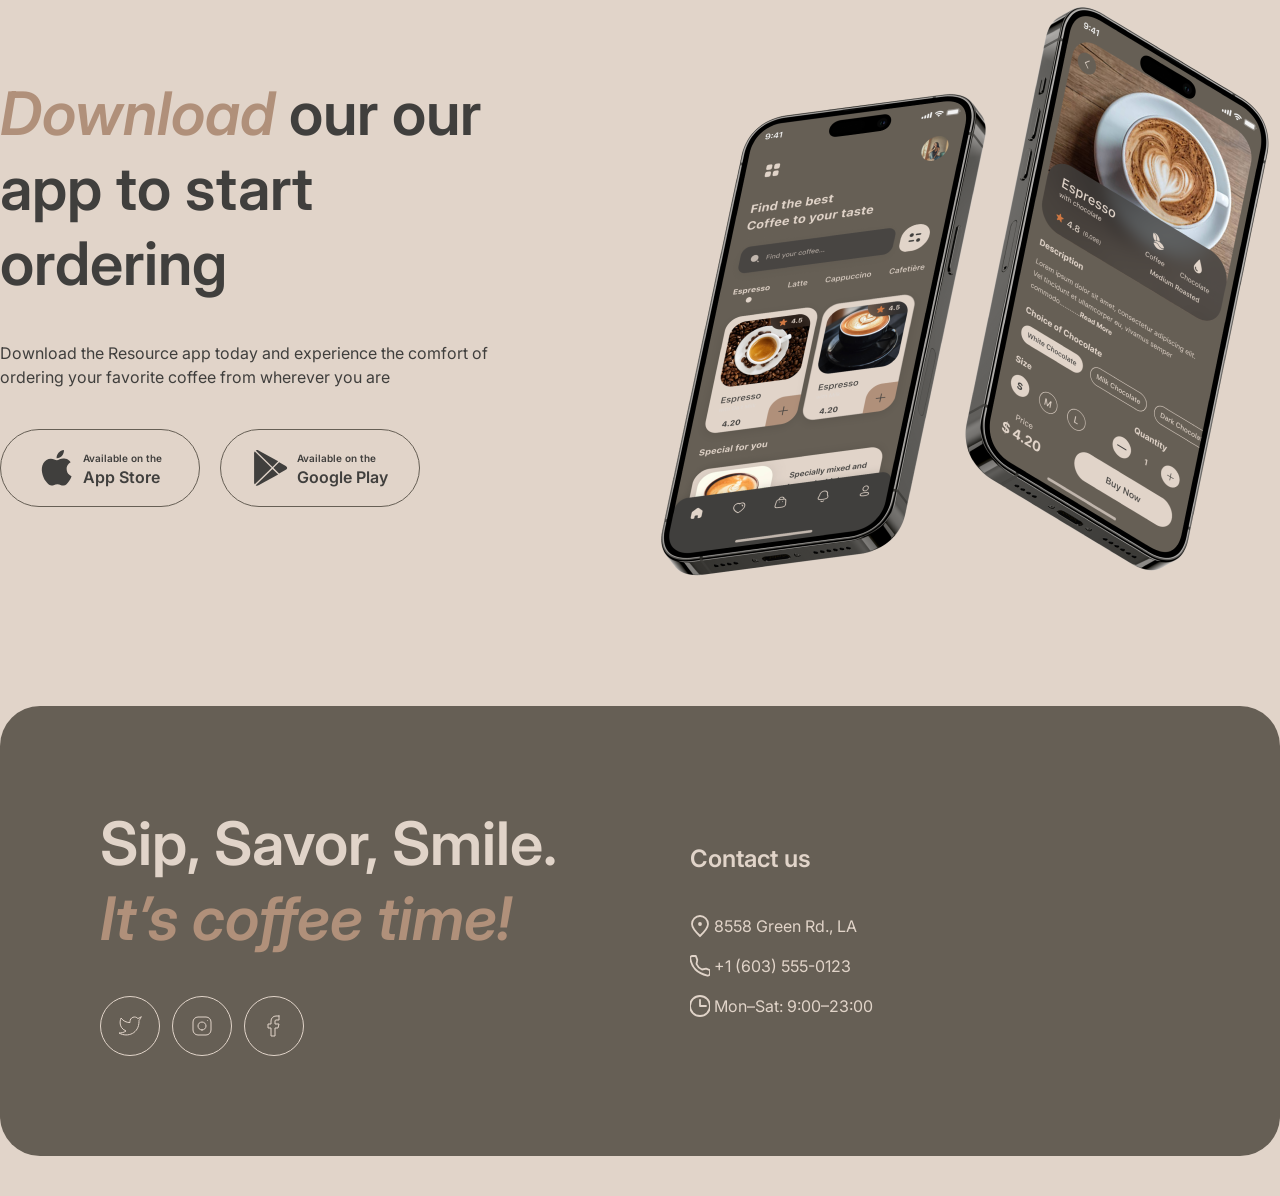
==== commit 4a735e93: "feat: add responsive design" ====
--- a/index.html
+++ b/index.html
@@ -16,12 +16,29 @@
     <header>
         <nav class="container header">
             <a href="index.html"><img src="icons/logo-light.svg" alt="Logo" class="logo"></a>
-            <ul class="nav">
+            <ul class="nav main">
                 <li><a href="#favorite">Favorite coffee</a></li>
                 <li><a href="#about">About</a></li>
                 <li><a href="#mobileapp">Mobile app</a></li>
-                <li><a href="#contacts">Contact us</a></li>   
+                <li><a href="#contacts">Contact us</a></li>
             </ul>
+            <div class="burger-menu">
+                <ul class="nav">
+                    <li><a href="#favorite">Favorite coffee</a></li>
+                    <li><a href="#about">About</a></li>
+                    <li><a href="#mobileapp">Mobile app</a></li>
+                    <li><a href="#contacts">Contact us</a></li>
+                </ul>
+                <a href="menu.html" class="btn menu mobile">
+                    Menu
+                    <svg class="cup" width="20" height="20" viewBox="0 0 20 20" fill="none" xmlns="http://www.w3.org/2000/svg">
+                        <path d="M14.166 9.76667V11.6667C14.166 14.8883 11.5543 17.5 8.33268 17.5C5.11102 17.5 2.49935 14.8883 2.49935 11.6667V9.76667C2.49935 9.4353 2.76798 9.16667 3.09935 9.16667H13.566C13.8974 9.16667 14.166 9.4353 14.166 9.76667Z" stroke="#E1D4C9" stroke-width="1.5" stroke-linecap="round" stroke-linejoin="round"/>
+                        <path d="M9.99935 7.50002C9.99935 6.66669 10.5946 5.83335 11.7851 5.83335C13.1 5.83335 14.166 4.76737 14.166 3.4524V2.91669" stroke="#E1D4C9" stroke-width="1.5" stroke-linecap="round" stroke-linejoin="round"/>
+                        <path d="M6.66732 7.5V7.08333C6.66732 5.70262 7.78661 4.58333 9.16732 4.58333C10.0878 4.58333 10.834 3.83714 10.834 2.91667V2.5" stroke="#E1D4C9" stroke-width="1.5" stroke-linecap="round" stroke-linejoin="round"/>
+                        <path d="M13.334 9.16669H15.4173C16.5679 9.16669 17.5007 10.0994 17.5007 11.25C17.5007 12.4006 16.5679 13.3334 15.4173 13.3334H14.1673" stroke="#E1D4C9" stroke-width="1.5" stroke-linecap="round" stroke-linejoin="round"/>
+                    </svg>
+                </a>
+            </div>
             <div class="header-actions">
                 <div class="theme-switch">
                     <button class="btn light">
@@ -35,7 +52,7 @@
                         </svg>
                     </button>
                 </div>
-                <a href="coffee.html" class="btn menu">
+                <a href="menu.html" class="btn menu">
                     Menu
                     <svg class="cup" width="20" height="20" viewBox="0 0 20 20" fill="none" xmlns="http://www.w3.org/2000/svg">
                         <path d="M14.166 9.76667V11.6667C14.166 14.8883 11.5543 17.5 8.33268 17.5C5.11102 17.5 2.49935 14.8883 2.49935 11.6667V9.76667C2.49935 9.4353 2.76798 9.16667 3.09935 9.16667H13.566C13.8974 9.16667 14.166 9.4353 14.166 9.76667Z" stroke="#E1D4C9" stroke-width="1.5" stroke-linecap="round" stroke-linejoin="round"/>
@@ -63,7 +80,7 @@
                         for coffee lovers and those seeking a warm and inviting space 
                         to enjoy their favorite beverage.
                     </p>
-                    <a href="coffee.html" class="btn menu primary">
+                    <a href="menu.html" class="btn menu primary">
                         Menu
                         <svg class="svg-cup" width="20" height="20" viewBox="0 0 20 20" fill="none" xmlns="http://www.w3.org/2000/svg">
                             <path d="M14.166 9.76667V11.6667C14.166 14.8883 11.5543 17.5 8.33268 17.5C5.11102 17.5 2.49935 14.8883 2.49935 11.6667V9.76667C2.49935 9.4353 2.76798 9.16667 3.09935 9.16667H13.566C13.8974 9.16667 14.166 9.4353 14.166 9.76667Z" stroke="#E1D4C9" stroke-width="1.5" stroke-linecap="round" stroke-linejoin="round"/>
@@ -87,7 +104,7 @@
                             </svg>
                         </button>
                         <div class="favorite-rawslider">
-                            <div class="slide-content">
+                            <div class="slide-content active">
                                 <img src="images/coffee-slider-1.png" alt="coffee">
                                 <div class="slide-description">
                                     <h3>S’mores Frappuccino</h3>
@@ -97,7 +114,7 @@
                                     <h3>$5.50</h3>
                                 </div>
                             </div>
-                            <!-- <div class="slide-content">
+                            <div class="slide-content">
                                 <img src="images/coffee-slider-2.png" alt="coffee">
                                 <div class="slide-description">
                                     <h3>Caramel Macchiato</h3>
@@ -116,7 +133,7 @@
                                     </p>
                                     <h3>$4.50</h3>
                                 </div>
-                            </div> -->
+                            </div>
                         </div>
                         <button class="btn favorite next">
                             <svg class="arrow" width="14" height="13" viewBox="0 0 14 13" fill="none" xmlns="http://www.w3.org/2000/svg">
--- a/style.css
+++ b/style.css
@@ -34,6 +34,10 @@
     scroll-behavior: smooth;
 }
 
+section {
+    scroll-margin-top: 100px;
+}
+
 body {
     background-color: var(--bg-page);  
     display: flex;
@@ -46,6 +50,7 @@
     line-height: 150%;
     font-size: 16px;
     color: var(--txt-primary); 
+    padding-top: 110px;
 }
 
 body.dark-theme {
@@ -59,6 +64,14 @@
     --border-inverse: var(--dark-border-inverse);
 }
 
+body.menu-open {
+    overflow: hidden;
+}
+
+body.modal-open {
+    overflow: hidden;
+}
+
 a {
     text-decoration: none;
     color: var(--txt-primary); 
@@ -112,7 +125,12 @@
 
 /* ---------------- header ----------------- */
 header {
-    width: 100%;
+    position: fixed;
+    top: 0;
+    left: 0;
+    width: 100%;
+    z-index: 1000;
+    background-color: var(--bg-page);
 }
 
 .header {
@@ -201,6 +219,9 @@
     background-color: transparent;
     color: var(--txt-primary);
 }
+.btn.menu.mobile {
+    display: none;
+}
 
 .moon path {
     fill: var(--txt-primary);
@@ -212,6 +233,7 @@
 
 .burger {
     display: none;
+    cursor: pointer;
     width: 44px;
     height: 44px;
     padding: 0;
@@ -228,6 +250,37 @@
     width: 16px;
     height: 1.5px;
     background-color: var(--txt-primary);
+    transition: transform 0.3s ease;
+}
+
+.burger.open span:first-child {
+    transform: translateY(4.75px) rotate(45deg);
+}
+
+.burger.open span:last-child {
+    transform: translateY(-4.75px) rotate(-45deg);
+}
+
+.burger-menu {
+    position: fixed;
+    top: 100px;
+    left: 0;
+    right: 0;
+    bottom: 0;
+    padding-top: 60px;
+
+    background-color: var(--bg-page);
+    width: 100%;
+    height: auto;
+    display: flex;
+    flex-direction: column;
+    gap: 100px;
+    justify-content: center;
+    overflow-y: auto;
+
+    z-index: 1000;
+    transform: translateX(100%);
+    transition: transform 0.3s ease;
 }
 
 /* ---------------- hero ----------------- */
@@ -307,14 +360,19 @@
     display: flex;
     align-items: center;
     justify-content: center;
+    overflow: hidden;
 }
 
 .slide-content {
     max-width: 480px;
-    display: flex;
+    display: none;
     flex-direction: column;
     gap: 20px;
     width: 100%;
+}
+
+.slide-content.active {
+    display: flex;
 }
 
 .slide-content h3 {
@@ -338,6 +396,7 @@
 }
 .btn.favorite:hover {
     background-color: var(--border-inverse);
+    cursor: pointer;
 }
 .btn.favorite:hover .arrow path {
     stroke: var(--bg-page);
@@ -364,6 +423,7 @@
     width: 40px;
     height: 2px;
     background-color: var(--border-inverse);
+    cursor: pointer;
 }
 
 /* -------------- About --------------  */
@@ -395,7 +455,7 @@
 
 .about-big {
     height: 590px;
-    max-width: 660px;
+    /* max-width: 660px; */
     border-radius: 20px;
 }
 
@@ -447,6 +507,7 @@
 .btn.mobileapp:hover {
     background-color: var(--bg-container);
     color: var(--txt-inverse);
+    cursor: pointer;
 }
 .btn.mobileapp:hover .app path  {
     fill: var(--txt-inverse);
@@ -601,6 +662,7 @@
 
 .icon.active {
     background-color: var(--bg-page);
+    color: var(--txt-primary);
 }
 
 .menu-preview {
@@ -609,6 +671,13 @@
     display: flex;
     flex-direction: column;
     height: 506px;
+}
+.menu-preview:hover {
+    cursor: pointer;
+}
+
+.menu-preview.hidden {
+    display: none;
 }
 
 .menu-preview img {
@@ -659,22 +728,195 @@
     border: 1px solid var(--border-inverse);
     border-radius: 100px;
     background-color: transparent;   
-    align-items: center;
-    justify-content: center;
-}
+}
+
 .menu-more svg path {
     stroke: var(--txt-primary);
 }
+
+.menu-more:hover {
+    cursor: pointer;
+    background-color: var(--border-inverse);   
+}
+.menu-more:hover svg path{
+    stroke: var(--border-primary);
+}
+
+/* -------------- Modals --------------  */
+.modal {
+    width: 100%;
+    z-index: 2000;
+    inset: 0;
+    background-color: rgba(64, 63, 61, 0.8);
+    display: none;
+    position: fixed;
+    align-items: center;
+    justify-content: center;
+}
+
+.modal.open {
+    display: flex;
+}
+
+.modal-content {
+    max-width: 800px;
+    padding: 16px;
+    border-radius: 40px;
+    background-color: var(--bg-page);
+    max-height: calc(100vh - 40px);
+    overflow-y: auto;
+}
+
+.modal-content h2 {
+    font-size: 24px;
+    text-align: left;
+}
+
+.modal-preview {
+    display: flex;
+}
+
+.modal-preview img {
+    max-width: 310px;
+    max-height: 310px;
+    border-radius: 40px;
+}
+
+.modal-description {
+    display: flex;
+    flex-direction: column;
+    gap: 40px;
+    padding-left: 20px;;
+}
+
+.modal-options {
+    display: flex;
+    flex-direction: column;
+    gap: 8px;
+}
+
+.modal-tabs {
+    display: flex;
+    flex-wrap: wrap;
+    gap: 8px;
+}
+
+.modal-total {
+    display: flex;
+    gap: 20px;
+    justify-content: space-between;
+}
+
+.modal-alert {
+    display: flex;
+    padding: 12px 0;
+    gap: 8px;
+    border-top: 1px solid var(--border-primary);
+}
+
+.modal-alert svg {
+    width: 16px;
+    height: 16px;
+    flex-shrink: 0;
+}
+
+.modal-alert p {
+    font-size: 10px !important;
+}
+
+.modal-btn {
+    border-radius: 100px;
+    border: 1px solid var(--dark-border-primary);
+    background-color: transparent;
+    color: var(--txt-primary);
+    padding: 10px 78px;
+}
+
+.modal-btn:hover {
+    cursor: pointer;
+    background-color: var(--bg-container);
+    color: var(--txt-inverse);
+}
+
+.price {
+    text-align: right;
+}
+
+.btn-option {
+    border-radius: 100px;
+    border: 1px solid var(--border-primary);
+    color: var(--txt-primary);
+    padding: 8px 16px 8px 8px;
+    display: flex;
+    align-items: center;
+    gap: 8px;
+    background-color: transparent;
+    text-decoration: none;
+}
+
+.btn-option:hover {
+    cursor: pointer;
+    text-decoration: none;
+    background-color: var(--bg-container);
+    color: var(--txt-inverse);
+}
+
+.btn-option:hover .modal-icon  {
+    background-color: var(--bg-page);
+    color: var(--txt-primary);
+}
+
+.modal-icon {
+    width: 30px;
+    height: 30px;
+    border-radius: 100%;
+    background-color: var(--border-primary);
+    display: flex;
+    align-items: center;
+    justify-content: center;
+}
+
+.btn-option.active {
+    background-color: var(--bg-container);
+    color: var(--txt-inverse);
+}
+
+.modal-icon.active {
+    background-color: var(--bg-page);
+    color: var(--txt-primary);
+} 
 
 /* -------------- Адаптивы --------------  */
 @media (max-width: 768px) {
     body {
-        padding: 0 20px;
-    }
-
-    .nav, .btn.menu {
+        padding: 110px 20px;
+    }
+
+   .nav.main {
+        display: none;
+    }
+
+   .btn.menu {
         display: none
     }
+
+    .btn.menu.mobile{
+        display: flex;
+        justify-content: center;
+    }
+    
+    .burger-menu.open {
+        transform: translateX(0);
+        justify-content: flex-start;
+    }
+
+    .burger-menu .nav {
+        display: flex;
+        flex-direction: column;
+        align-items: center;
+        gap: 60px;
+    }
+
     .burger {
         display: flex;
     }
@@ -694,16 +936,15 @@
         display: none;
     }
 
-    .menu-grid .menu-preview:nth-child(n + 5) {
-        display: none;
-    }
     .menu-grid {
         grid-template-columns: repeat(2, 1fr);
     }
     .menu-more {
         display: block;
     }
-
+    .modal-preview {
+        max-width: 656px;
+    }
 }
 
 
@@ -750,5 +991,9 @@
     .menu-grid {
         grid-template-columns: repeat(1, 1fr);
     }
-}
-
+
+    .modal-preview img {
+        display: none;
+    }
+}
+
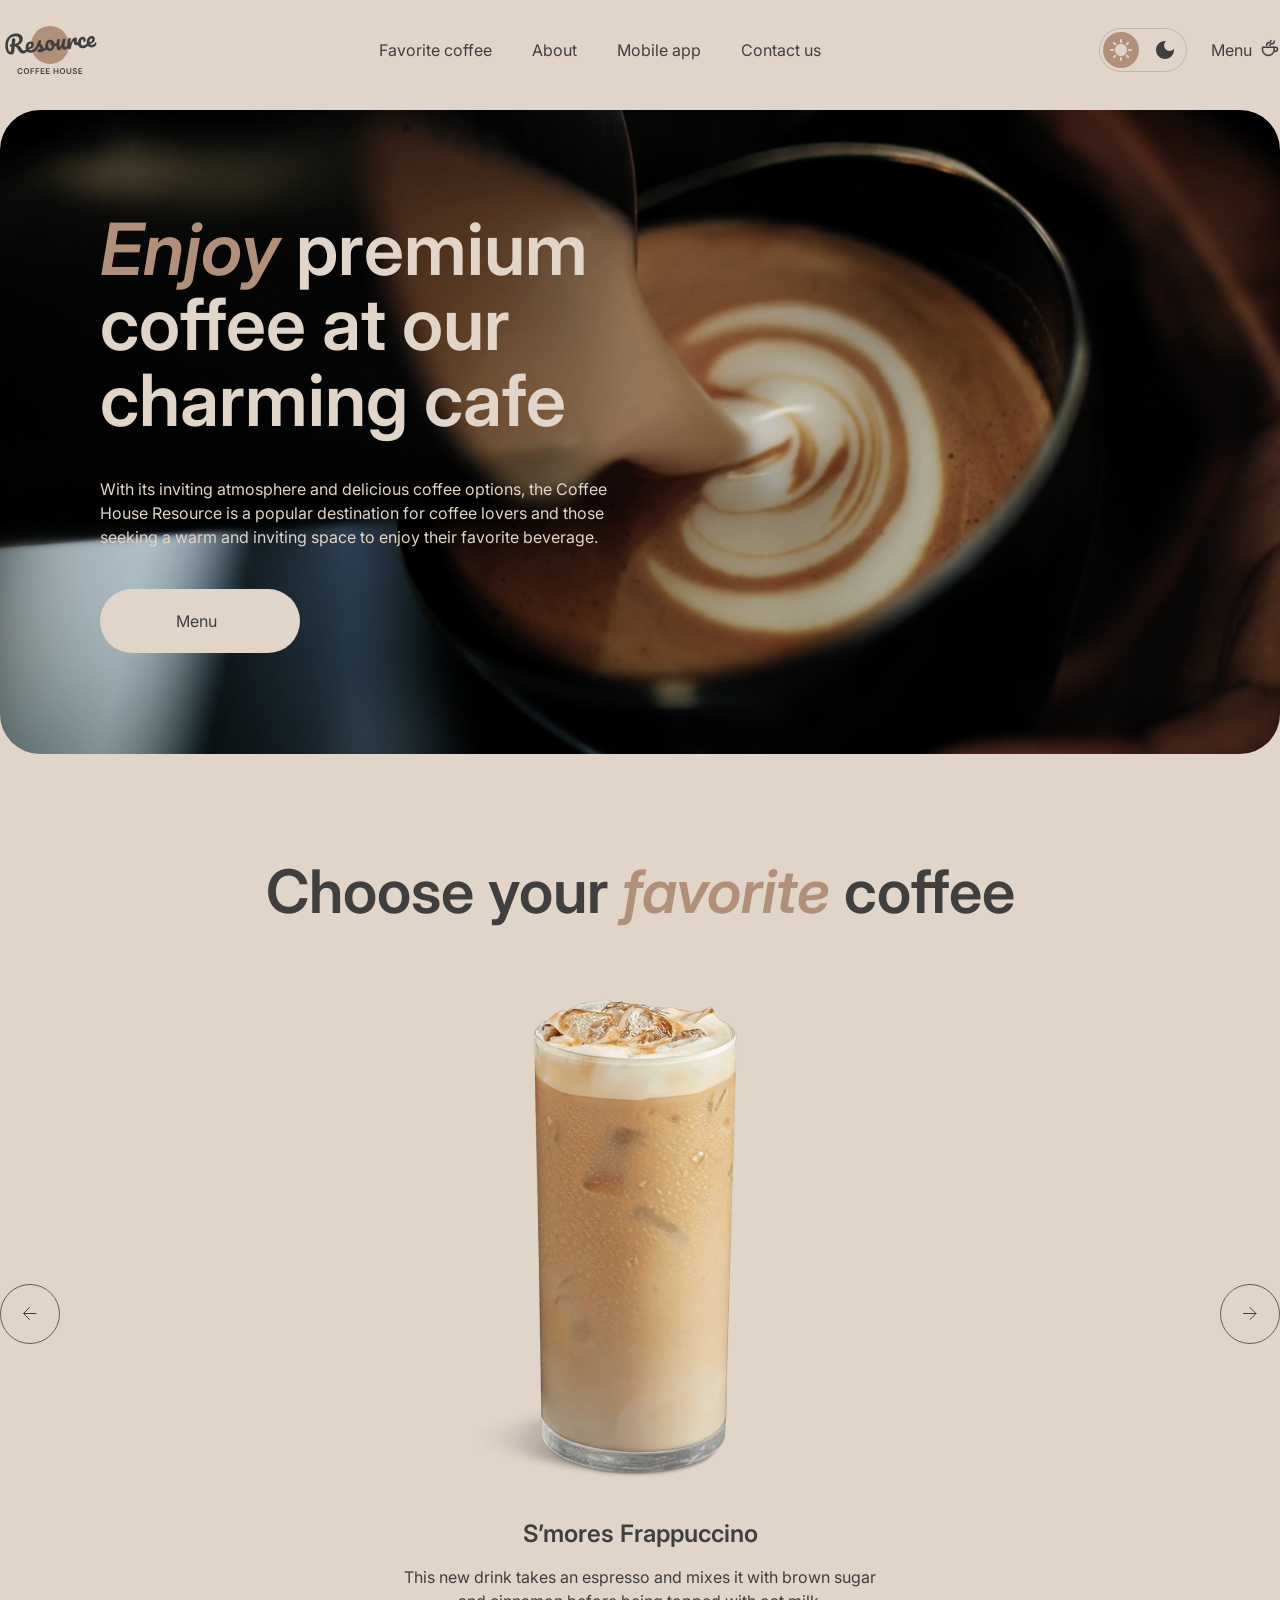
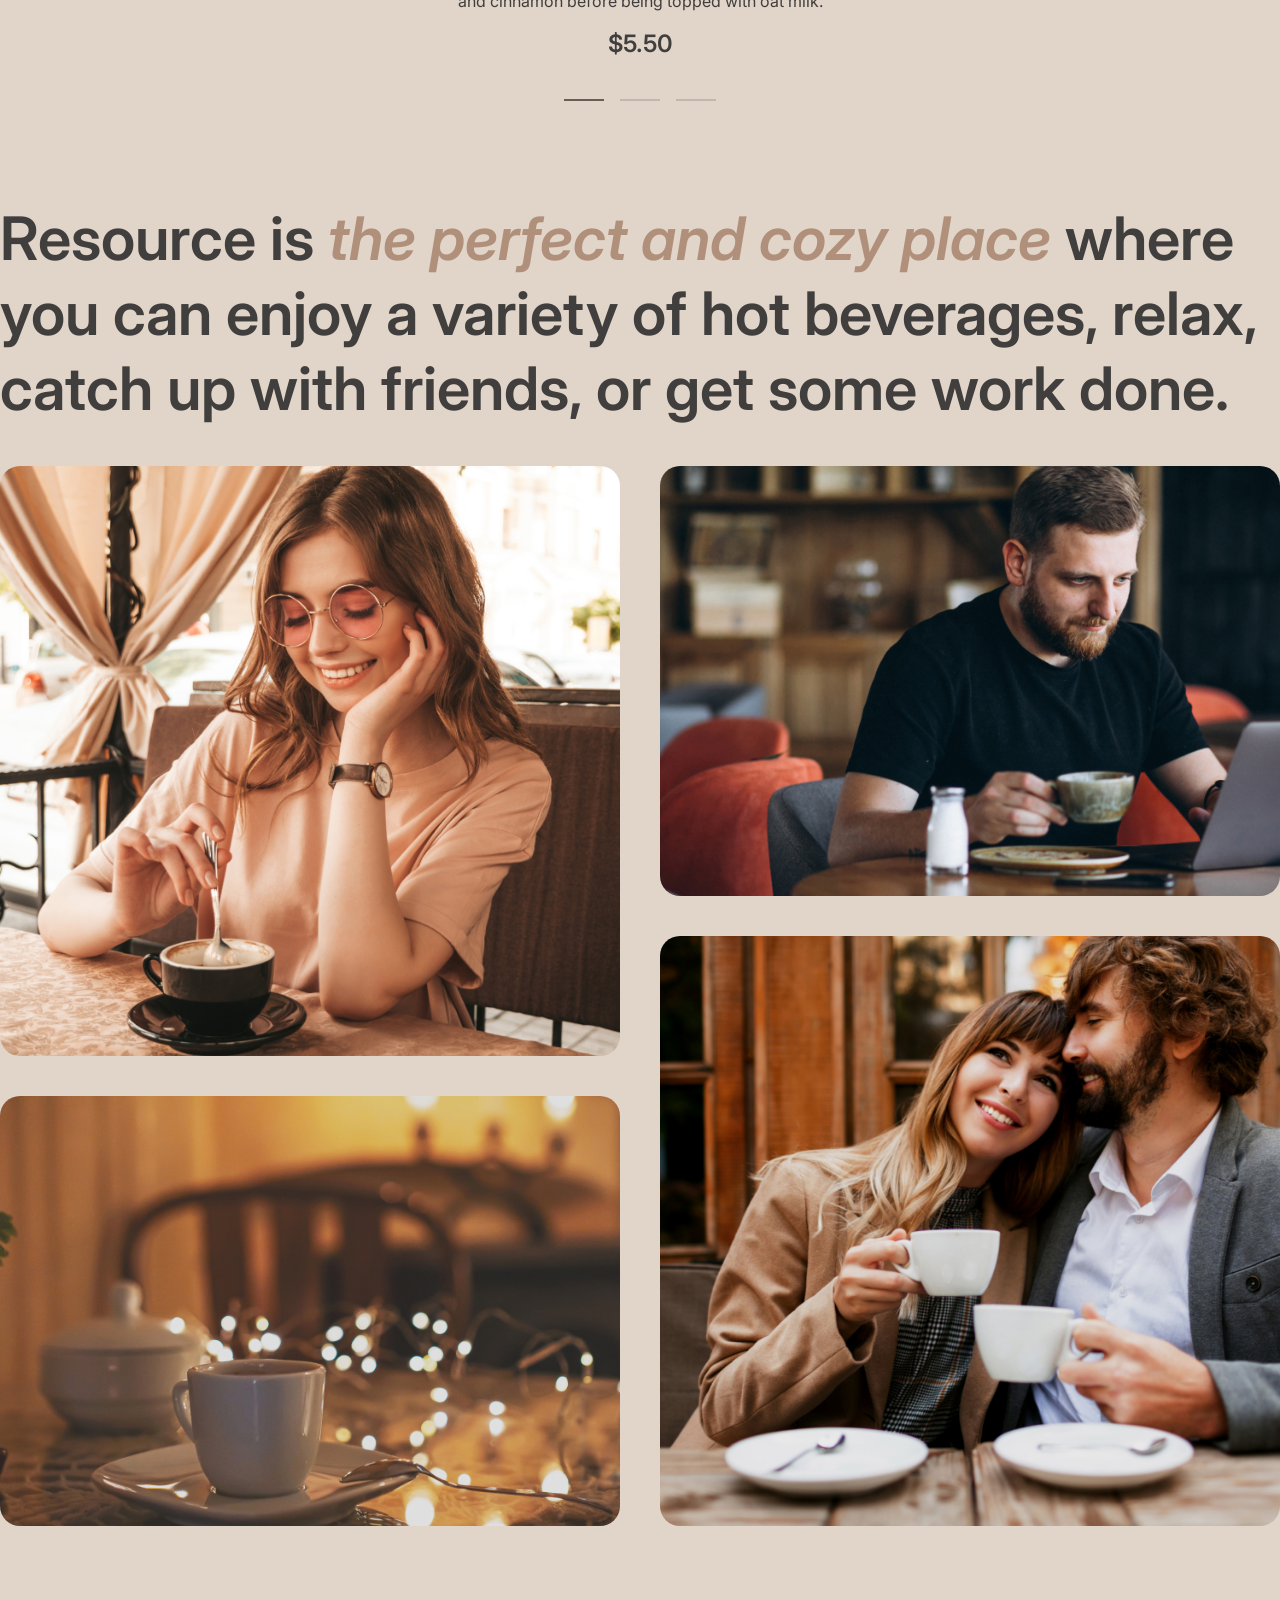
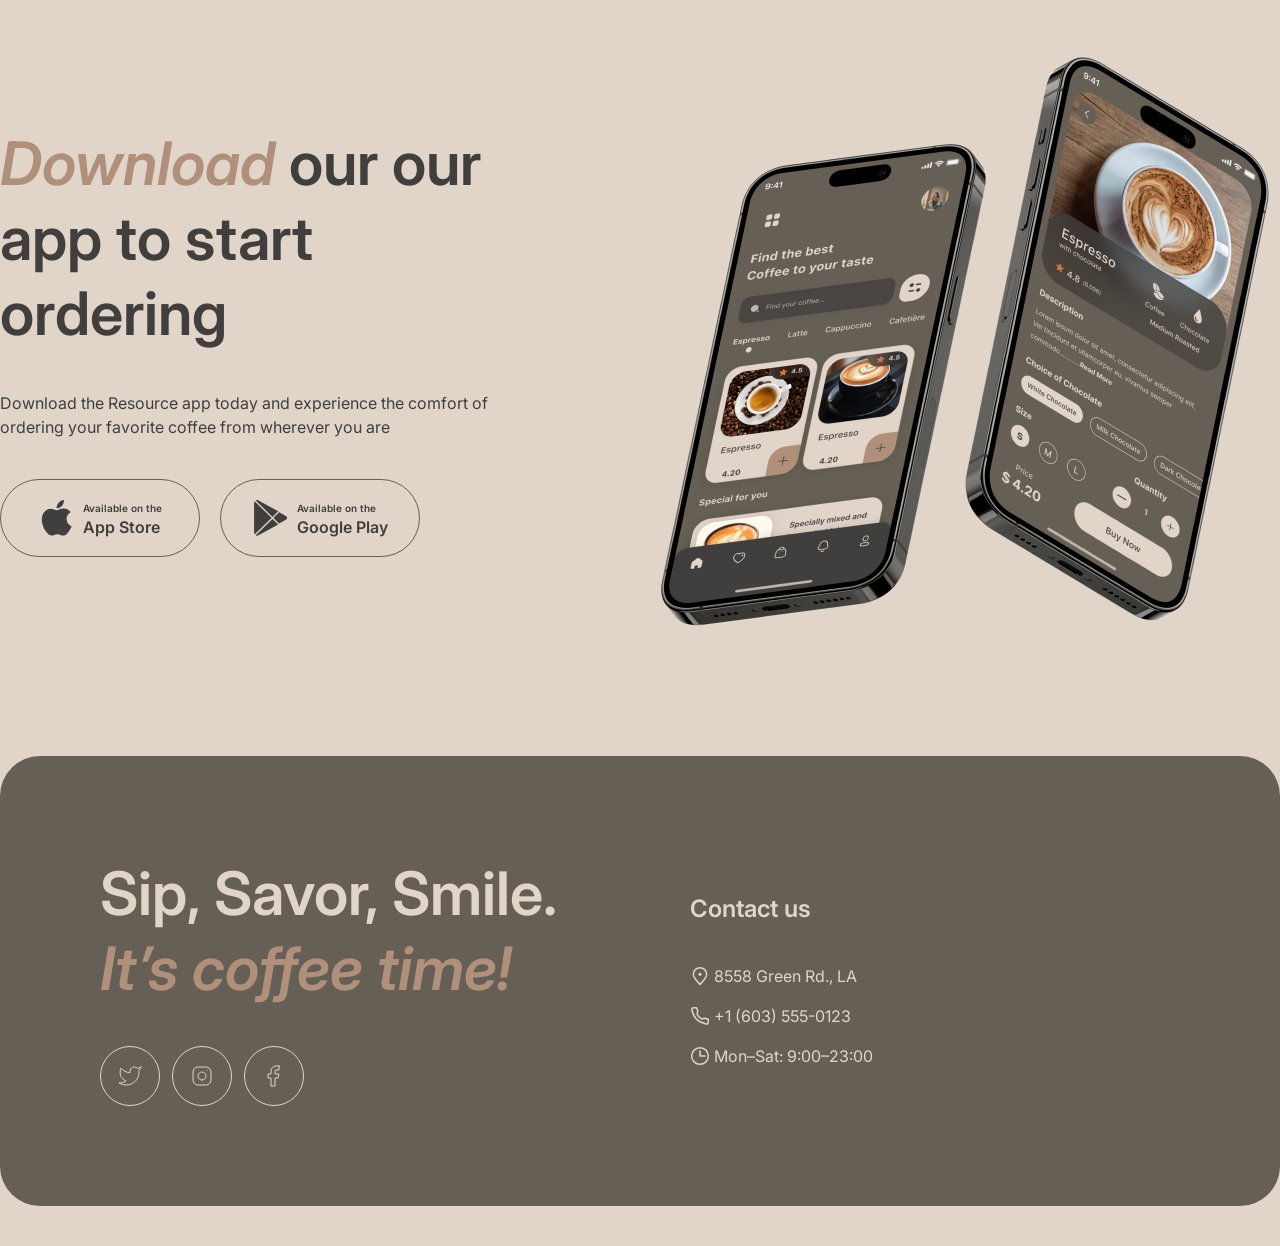
==== commit 0abd3653: "refactor: migrate styles to scss and optimize js" ====
--- a/index.html
+++ b/index.html
@@ -6,7 +6,7 @@
     <meta name="viewport" content="width=device-width, initial-scale=1.0">     
     <title>Coffee House</title>     
     <link rel="icon" type="image/svg+xml" href="icons/logo-light.svg">
-    <link rel="stylesheet" href="style.css">   
+    <link rel="stylesheet" href="css/main.css">   
     <link rel="preconnect" href="https://fonts.googleapis.com">
     <link rel="preconnect" href="https://fonts.gstatic.com" crossorigin>
     <link href="https://fonts.googleapis.com/css2?family=Inter:ital,opsz,wght@0,14..32,100..900;1,14..32,100..900&display=swap" rel="stylesheet">
@@ -69,7 +69,7 @@
         </nav>
     </header> 
 
-    <main>
+    <main class="container">
         <section class="hero" id="hero">
             <div class="hero-container">
                 <div class="hero-offer">
@@ -104,34 +104,36 @@
                             </svg>
                         </button>
                         <div class="favorite-rawslider">
-                            <div class="slide-content active">
-                                <img src="images/coffee-slider-1.png" alt="coffee">
-                                <div class="slide-description">
-                                    <h3>S’mores Frappuccino</h3>
-                                    <p>
-                                        This new drink takes an espresso and mixes it with brown sugar and cinnamon before being topped with oat milk.
-                                    </p>
-                                    <h3>$5.50</h3>
+                            <div class="slider-track">
+                                <div class="slide-content active">
+                                    <img src="images/coffee-slider-1.png" alt="coffee">
+                                    <div class="slide-description">
+                                        <h3>S’mores Frappuccino</h3>
+                                        <p>
+                                            This new drink takes an espresso and mixes it with brown sugar and cinnamon before being topped with oat milk.
+                                        </p>
+                                        <h3>$5.50</h3>
+                                    </div>
                                 </div>
-                            </div>
-                            <div class="slide-content">
-                                <img src="images/coffee-slider-2.png" alt="coffee">
-                                <div class="slide-description">
-                                    <h3>Caramel Macchiato</h3>
-                                    <p>
-                                        Fragrant and unique classic espresso with rich caramel-peanut syrup, with cream under whipped thick foam.
-                                    </p>
-                                    <h3>$5.00</h3>
+                                <div class="slide-content">
+                                    <img src="images/coffee-slider-2.png" alt="coffee">
+                                    <div class="slide-description">
+                                        <h3>Caramel Macchiato</h3>
+                                        <p>
+                                            Fragrant and unique classic espresso with rich caramel-peanut syrup, with cream under whipped thick foam.
+                                        </p>
+                                        <h3>$5.00</h3>
+                                    </div>
                                 </div>
-                            </div>
-                            <div class="slide-content">
-                                <img src="images/coffee-slider-3.png" alt="coffee">
-                                <div class="slide-description">
-                                    <h3>Ice coffee</h3>
-                                    <p>
-                                        A popular summer drink that tones and invigorates. Prepared from coffee, milk and ice.
-                                    </p>
-                                    <h3>$4.50</h3>
+                                <div class="slide-content">
+                                    <img src="images/coffee-slider-3.png" alt="coffee">
+                                    <div class="slide-description">
+                                        <h3>Ice coffee</h3>
+                                        <p>
+                                            A popular summer drink that tones and invigorates. Prepared from coffee, milk and ice.
+                                        </p>
+                                        <h3>$4.50</h3>
+                                    </div>
                                 </div>
                             </div>
                         </div>
@@ -206,7 +208,7 @@
             </div>
         </section>
     </main>
-    <footer>
+    <footer class="container">
         <div class="footer-container" id="contacts">
             <div class="footer-offer">
                 <h2>Sip, Savor, Smile. <span class="accent">It’s coffee time!</span></h2>
@@ -240,6 +242,6 @@
             </div>
         </div>
     </footer>
-    <script src="script.js"></script>
+    <script type="module" src="./js/main.js"></script>
 </body>
 </html>
--- a/css/main.css
+++ b/css/main.css
@@ -0,0 +1,1019 @@
+@charset "UTF-8";
+* {
+  margin: 0;
+  padding: 0;
+  box-sizing: border-box;
+}
+
+html {
+  scroll-behavior: smooth;
+}
+
+body, h1, h2, h3, p {
+  margin: 0;
+}
+
+a {
+  text-decoration: none;
+  color: inherit;
+}
+
+ul {
+  list-style: none;
+  padding: 0;
+}
+
+img {
+  display: block;
+  max-width: 100%;
+}
+
+button {
+  border: 0;
+  font: inherit;
+}
+
+body {
+  background-color: var(--bg-page);
+  display: flex;
+  flex-direction: column;
+  align-items: center;
+  font-family: "Inter", sans-serif;
+  font-optical-sizing: auto;
+  font-weight: 400;
+  font-style: normal;
+  line-height: 150%;
+  font-size: 16px;
+  color: var(--txt-primary);
+  padding-top: 110px;
+}
+body.menu-open, body.modal-open {
+  overflow: hidden;
+}
+@media (max-width: 768px) {
+  body {
+    padding: 110px 20px;
+  }
+}
+
+section {
+  scroll-margin-top: 100px;
+}
+
+a {
+  color: var(--txt-primary);
+}
+a:hover {
+  text-decoration: underline;
+}
+
+button {
+  font-family: "Inter", sans-serif;
+  font-optical-sizing: auto;
+  font-weight: 600;
+  font-style: normal;
+  line-height: 150%;
+  font-size: 16px;
+  color: var(--txt-primary);
+}
+
+img {
+  object-fit: cover;
+}
+
+h1 {
+  font-size: 72px;
+  font-weight: 600;
+  line-height: 105%;
+}
+@media (max-width: 380px) {
+  h1 {
+    font-size: 42px;
+    font-weight: 600;
+    line-height: 115%;
+  }
+}
+
+h2 {
+  font-size: 60px;
+  font-weight: 600;
+  line-height: 125%;
+  text-align: center;
+}
+@media (max-width: 380px) {
+  h2 {
+    font-size: 32px;
+    font-weight: 600;
+    line-height: 125%;
+  }
+}
+
+h3 {
+  font-size: 24px;
+  font-weight: 600;
+  line-height: 125%;
+}
+
+span.accent {
+  color: #B0907A;
+  font-style: italic;
+}
+
+.container {
+  width: 100%;
+  max-width: 1360px;
+  margin: 0 auto;
+}
+
+header {
+  position: fixed;
+  top: 0;
+  left: 0;
+  width: 100%;
+  z-index: 1000;
+  background-color: var(--bg-page);
+}
+
+.header {
+  margin: 20px auto;
+  display: flex;
+  justify-content: space-between;
+  align-items: center;
+}
+
+.nav {
+  display: flex;
+  gap: 40px;
+}
+.nav a {
+  color: var(--txt-primary);
+}
+.nav a:hover {
+  text-decoration: underline;
+}
+@media (max-width: 768px) {
+  .nav.main {
+    display: none;
+  }
+}
+
+.header-actions {
+  display: flex;
+  align-items: center;
+  gap: 24px;
+}
+@media (max-width: 380px) {
+  .header-actions {
+    gap: 12px;
+  }
+}
+
+.btn.menu {
+  border: none;
+  display: flex;
+  gap: 8px;
+  align-items: flex-start;
+  background-color: transparent;
+  color: var(--txt-primary);
+}
+@media (max-width: 768px) {
+  .btn.menu {
+    display: none;
+  }
+}
+
+.theme-switch {
+  display: flex;
+  justify-content: center;
+  display: flex;
+  align-items: center;
+  gap: 8px;
+  width: 88px;
+  height: 44px;
+  border: 1px solid var(--border-primary);
+  border-radius: 100px;
+}
+.theme-switch .btn {
+  width: 36px;
+  height: 36px;
+  border-radius: 100px;
+  display: flex;
+  justify-content: center;
+  display: flex;
+  align-items: center;
+  border: none;
+}
+.theme-switch .btn.light {
+  margin: 3px 0 3px 3px;
+  background-color: var(--txt-accent);
+}
+.theme-switch .btn.dark {
+  margin: 3px 3px 3px 0;
+  background-color: transparent;
+}
+.theme-switch .btn.dark:hover {
+  cursor: pointer;
+  background-color: var(--txt-primary);
+}
+.theme-switch .btn.dark:hover .moon path {
+  fill: var(--txt-inverse);
+}
+
+.moon path {
+  fill: var(--txt-primary);
+}
+
+.cup path {
+  stroke: var(--txt-primary);
+}
+
+@media (max-width: 768px) {
+  .svg-cup {
+    opacity: 1;
+  }
+}
+footer h2, footer h3, footer a {
+  color: #E1D4C9;
+  text-align: left;
+}
+
+.footer-container {
+  background-color: #665F55;
+  border-radius: 40px;
+  padding: 100px;
+  display: flex;
+  align-items: center;
+  gap: 100px;
+  margin-bottom: 40px;
+}
+@media (max-width: 768px) {
+  .footer-container {
+    flex-direction: column;
+    align-items: flex-start;
+  }
+}
+@media (max-width: 380px) {
+  .footer-container {
+    padding: 60px 16px;
+    gap: 40px;
+  }
+}
+
+.footer-offer, .footer-contacts, ul.contacts {
+  display: flex;
+  flex-direction: column;
+  flex: 1;
+  gap: 40px;
+}
+
+.footer-socials {
+  display: flex;
+  gap: 12px;
+}
+
+.btn.footer-social {
+  width: 60px;
+  height: 60px;
+  border-radius: 100px;
+  background-color: transparent;
+  display: flex;
+  justify-content: center;
+  display: flex;
+  align-items: center;
+  border: 1px solid #E1D4C9;
+}
+.btn.footer-social:hover {
+  cursor: pointer;
+  background-color: #E1D4C9;
+}
+.btn.footer-social:hover .socials path {
+  stroke: #665F55;
+}
+.btn.footer-social .socials {
+  fill: none;
+}
+
+ul.contacts {
+  gap: 16px;
+}
+ul.contacts a {
+  display: flex;
+  align-items: center;
+  gap: 4px;
+}
+ul.contacts a:hover {
+  text-decoration: underline;
+}
+ul.contacts img {
+  width: 20px;
+  height: 20px;
+  flex-shrink: 0;
+}
+
+.burger {
+  display: none;
+  align-items: center;
+  flex-direction: column;
+  justify-content: center;
+  gap: 8px;
+  width: 44px;
+  height: 44px;
+  padding: 0;
+  border: 1px solid var(--border-inverse);
+  border-radius: 100px;
+  background-color: transparent;
+  cursor: pointer;
+}
+.burger span {
+  width: 16px;
+  height: 1.5px;
+  background-color: var(--txt-primary);
+  transition: transform 0.3 ease;
+}
+.burger.open span:first-child {
+  transform: translateY(4.75px) rotate(45deg);
+}
+.burger.open span:last-child {
+  transform: translateY(-4.75px) rotate(-45deg);
+}
+.burger:hover {
+  background-color: var(--border-inverse);
+}
+.burger:hover span {
+  background-color: var(--txt-inverse);
+}
+@media (max-width: 768px) {
+  .burger {
+    display: flex;
+  }
+}
+
+.burger-menu {
+  position: fixed;
+  top: 100px;
+  left: 0;
+  right: 0;
+  bottom: 0;
+  padding-top: 60px;
+  background-color: var(--bg-page);
+  width: 100%;
+  height: auto;
+  display: flex;
+  flex-direction: column;
+  display: flex;
+  align-items: center;
+  gap: 100px;
+  overflow-y: auto;
+  z-index: 1000;
+  transform: translateX(100%);
+  transition: transform 0.3 ease;
+}
+.burger-menu .btn.menu.mobile {
+  display: none;
+}
+@media (max-width: 768px) {
+  .burger-menu .btn.menu.mobile {
+    display: flex;
+    justify-content: center;
+  }
+}
+@media (max-width: 768px) {
+  .burger-menu .nav {
+    display: flex;
+    flex-direction: column;
+    align-items: center;
+    gap: 60px;
+  }
+}
+@media (max-width: 768px) {
+  .burger-menu.open {
+    transform: translateX(0);
+    justify-content: flex-start;
+  }
+}
+
+.modal {
+  width: 100%;
+  z-index: 2000;
+  inset: 0;
+  background-color: rgba(41, 40, 38, 0.8);
+  display: none;
+  position: fixed;
+  justify-content: center;
+  align-items: center;
+}
+.modal.open {
+  display: flex;
+}
+
+.modal-content {
+  max-width: 800px;
+  padding: 16px;
+  border-radius: 40px;
+  background-color: var(--bg-page);
+  max-height: calc(100vh - 40px);
+  overflow-y: auto;
+}
+.modal-content h2 {
+  font-size: 24px;
+  text-align: left;
+}
+
+.modal-preview {
+  display: flex;
+}
+.modal-preview img {
+  max-width: 310px;
+  max-height: 310px;
+  border-radius: 40px;
+}
+@media (max-width: 768px) {
+  .modal-preview {
+    max-width: 656px;
+  }
+}
+
+.modal-description {
+  display: flex;
+  flex-direction: column;
+  gap: 40px;
+  padding-left: 20px;
+}
+
+.modal-options {
+  display: flex;
+  flex-direction: column;
+  gap: 8px;
+}
+.modal-options .modal-tabs {
+  display: flex;
+  flex-wrap: wrap;
+  gap: 8px;
+}
+
+.modal-total {
+  display: flex;
+  gap: 20px;
+  justify-content: space-between;
+}
+.modal-total.price {
+  text-align: right;
+}
+
+.modal-alert {
+  display: flex;
+  padding: 12px 0;
+  gap: 8px;
+  border-top: 1px solid var(--border-primary);
+}
+.modal-alert svg {
+  width: 16px;
+  height: 16px;
+  flex-shrink: 0;
+}
+.modal-alert p {
+  font-size: 10px !important;
+}
+
+.btn-option {
+  border-radius: 100px;
+  color: #403F3D;
+  padding: 8px 16px 8px 8px;
+  display: flex;
+  align-items: center;
+  border: 1px solid #C1B6AD;
+  gap: 8px;
+  background-color: transparent;
+  text-decoration: none;
+}
+.btn-option.active {
+  background-color: #665F55;
+  color: #E1D4C9;
+}
+.btn-option:hover {
+  cursor: pointer;
+  text-decoration: none;
+  background-color: #665F55;
+  color: #E1D4C9;
+}
+.btn-option:hover .modal-icon {
+  background-color: #E1D4C9;
+  color: #403F3D;
+}
+.btn-option .modal-icon {
+  width: 30px;
+  height: 30px;
+  border-radius: 100%;
+  background-color: #C1B6AD;
+  display: flex;
+  justify-content: center;
+  display: flex;
+  align-items: center;
+}
+.btn-option .modal-icon.active {
+  background-color: var(--bg-page);
+  color: var(--txt-primary);
+}
+
+.modal-btn {
+  border-radius: 100px;
+  border: 1px solid #665F55;
+  background-color: transparent;
+  color: var(--txt-primary);
+  padding: 10px 78px;
+}
+.modal-btn:hover {
+  cursor: pointer;
+  background-color: var(--bg-container);
+  color: var(--txt-inverse);
+}
+
+/* -------------- Favorite -------------- */
+.favorite-container {
+  display: flex;
+  flex-direction: column;
+  gap: 40px;
+  margin-bottom: 100px;
+}
+
+.favorite-slider-main {
+  display: flex;
+  flex-direction: column;
+  align-items: center;
+  gap: 40px;
+}
+
+/* -------------- Slider -------------- */
+.favorite-slider {
+  width: 100%;
+  display: flex;
+  align-items: center;
+  justify-content: space-between;
+  gap: 20px;
+}
+
+/* -------------- Slider viewport -------------- */
+.favorite-rawslider {
+  flex: 1;
+  min-width: 0;
+  overflow: hidden;
+}
+
+/* -------------- Slider track -------------- */
+.slider-track {
+  display: flex;
+  width: 100%;
+  transition: transform 0.3s ease;
+}
+
+/* -------------- Slides -------------- */
+.slide-content {
+  flex: 0 0 100%;
+  width: 100%;
+  max-width: none;
+  margin: 0 auto;
+  display: flex;
+  flex-direction: column;
+  gap: 20px;
+  align-items: center;
+}
+
+/* -------------- Description -------------- */
+.slide-description {
+  display: flex;
+  flex-direction: column;
+  width: 100%;
+  max-width: 480px;
+  gap: 16px;
+}
+.slide-description h3,
+.slide-description p {
+  color: var(--txt-primary);
+  text-align: center;
+}
+
+/* -------------- Slider buttons -------------- */
+.btn.favorite {
+  border: 1px solid var(--border-inverse);
+  width: 60px;
+  height: 60px;
+  border-radius: 100px;
+  background-color: transparent;
+  flex-shrink: 0;
+}
+.btn.favorite .arrow path {
+  stroke: var(--txt-primary);
+}
+.btn.favorite:hover {
+  cursor: pointer;
+  background-color: var(--border-inverse);
+}
+.btn.favorite:hover .arrow path {
+  stroke: var(--bg-page);
+}
+@media (max-width: 380px) {
+  .btn.favorite {
+    display: none;
+  }
+}
+
+/* -------------- Slider controls -------------- */
+.favorite-controls {
+  display: flex;
+  align-items: center;
+  gap: 16px;
+}
+.favorite-controls .control-dot {
+  display: block;
+  width: 40px;
+  height: 2px;
+  cursor: pointer;
+  background-color: var(--border-primary);
+  transition: background-color 0.3 ease;
+}
+.favorite-controls .control-dot.active {
+  background-color: var(--border-inverse);
+}
+
+/* -------------- Hero -------------- */
+.hero-container {
+  background-image: url("../images/img-hero.jpg");
+  background-size: cover;
+  background-position: center;
+  width: 100%;
+  height: 644px;
+  display: flex;
+  align-items: center;
+  border-radius: 40px;
+  margin-bottom: 100px;
+}
+@media (max-width: 380px) {
+  .hero-container {
+    padding: 60px 16px;
+  }
+}
+
+.hero-offer {
+  margin-left: 100px;
+  max-width: 530px;
+  display: flex;
+  flex-direction: column;
+  gap: 40px;
+  color: var(--txt-inverse);
+}
+@media (max-width: 768px) {
+  .hero-offer {
+    margin-left: 60px;
+  }
+}
+@media (max-width: 380px) {
+  .hero-offer {
+    margin: 0;
+  }
+}
+
+.btn.menu.primary {
+  padding: 20px 78px;
+  width: 200px;
+  border-radius: 100px;
+  background-color: var(--bg-page);
+  color: var(--txt-primary);
+  display: flex;
+  justify-content: center;
+  display: flex;
+  align-items: center;
+}
+.btn.menu.primary:hover {
+  padding: 20px 68px;
+}
+.btn.menu.primary:hover .svg-cup {
+  opacity: 1;
+}
+.btn.menu.primary .svg-cup {
+  opacity: 0;
+  width: 20px;
+  height: 20px;
+  transition: all 0.3 ease;
+}
+.btn.menu.primary .svg-cup path {
+  stroke: var(--txt-primary);
+}
+@media (max-width: 380px) {
+  .btn.menu.primary {
+    padding: 20px 68px;
+  }
+}
+
+/* -------------- About -------------- */
+.about-container {
+  display: flex;
+  flex-direction: column;
+  gap: 40px;
+  margin-bottom: 100px;
+}
+.about-container h2 {
+  width: 100%;
+  text-align: left;
+}
+
+.about-images {
+  display: flex;
+  gap: 40px;
+  width: 100%;
+  border-radius: 20px;
+}
+@media (max-width: 768px) {
+  .about-images {
+    flex-direction: column;
+  }
+}
+
+.about-images-col {
+  display: flex;
+  flex-direction: column;
+  gap: 40px;
+  width: 100%;
+}
+.about-images-col .about-big {
+  height: 590px;
+  border-radius: 20px;
+}
+.about-images-col .about-small {
+  height: 430px;
+  border-radius: 20px;
+}
+@media (max-width: 768px) {
+  .about-images-col .about-small {
+    display: none;
+  }
+}
+
+/* -------------- Mobileapp -------------- */
+.mobileapp-container {
+  display: flex;
+  align-items: center;
+  gap: 100px;
+  margin-bottom: 100px;
+}
+.mobileapp-container img {
+  width: 100%;
+}
+@media (max-width: 768px) {
+  .mobileapp-container {
+    flex-direction: column;
+  }
+}
+
+.mobileapp-offer {
+  display: flex;
+  flex-direction: column;
+  gap: 40px;
+  width: 100%;
+}
+.mobileapp-offer h2 {
+  text-align: left;
+}
+
+.mobileapp-buttons {
+  display: flex;
+  gap: 20px;
+}
+
+.btn.mobileapp {
+  width: 200px;
+  gap: 8px;
+  display: flex;
+  justify-content: center;
+  display: flex;
+  align-items: center;
+  border: 1px solid var(--border-inverse);
+  border-radius: 100px;
+  background-color: var(--bg-page);
+  padding: 20px 12px;
+}
+.btn.mobileapp:hover {
+  background-color: var(--bg-container);
+  color: var(--txt-inverse);
+  cursor: pointer;
+}
+.btn.mobileapp:hover .app path {
+  fill: var(--txt-inverse);
+}
+.btn.mobileapp .app {
+  width: 36px;
+  height: 36px;
+}
+.btn.mobileapp .app path {
+  fill: var(--txt-primary);
+}
+.btn.mobileapp .mobileapp-txt {
+  display: flex;
+  flex-direction: column;
+  gap: 2px;
+  text-align: left;
+  line-height: 105%;
+}
+.btn.mobileapp .mobileapp-txt .caption {
+  font-size: 10px;
+}
+
+.menu-container {
+  display: flex;
+  flex-direction: column;
+  display: flex;
+  justify-content: center;
+  display: flex;
+  align-items: center;
+  margin-bottom: 100px;
+  gap: 40px;
+}
+
+.menu-offer {
+  display: flex;
+  flex-direction: column;
+  align-items: center;
+  gap: 40px;
+}
+.menu-offer h1 {
+  max-width: 800px;
+  text-align: center;
+}
+
+.menu-tabs {
+  display: flex;
+  gap: 16px;
+}
+
+.btn-menu {
+  border-radius: 100px;
+  background-color: transparent;
+  border: 1px solid var(--border-primary);
+  display: flex;
+  align-items: center;
+  color: var(--txt-primary);
+  padding: 8px 16px 8px 8px;
+  gap: 8px;
+  text-decoration: none;
+}
+.btn-menu:hover {
+  cursor: pointer;
+  text-decoration: none;
+  background-color: var(--bg-container);
+  color: var(--txt-inverse);
+}
+.btn-menu:hover .icon {
+  background-color: var(--bg-page);
+}
+.btn-menu .icon {
+  width: 30px;
+  height: 30px;
+  border-radius: 100px;
+  background-color: var(--border-primary);
+  display: flex;
+  justify-content: center;
+  display: flex;
+  align-items: center;
+}
+.btn-menu .icon.active {
+  background-color: var(--bg-page);
+  color: var(--txt-primary);
+}
+.btn-menu.active {
+  background-color: var(--bg-container);
+  color: var(--txt-inverse);
+}
+
+.menu-grid {
+  display: grid;
+  grid-template-columns: repeat(4, 1fr);
+  gap: 40px;
+}
+@media (max-width: 768px) {
+  .menu-grid {
+    grid-template-columns: repeat(2, 1fr);
+  }
+}
+@media (max-width: 380px) {
+  .menu-grid {
+    grid-template-columns: repeat(1, 1fr);
+  }
+}
+
+.menu-preview {
+  border: 1px solid var(--border-primary);
+  display: flex;
+  flex-direction: column;
+  border-radius: 40px;
+  height: 506px;
+}
+.menu-preview:hover {
+  cursor: pointer;
+}
+.menu-preview.hidden {
+  display: none;
+}
+.menu-preview img {
+  border-radius: 40px;
+  width: 100%;
+  height: 310px;
+}
+@media (max-width: 380px) {
+  .menu-preview img {
+    display: none;
+  }
+}
+
+.menu-description {
+  display: flex;
+  flex-direction: column;
+  padding: 20px;
+  flex: 1;
+  justify-content: space-between;
+}
+.menu-description h2 {
+  color: var(--txt-primary);
+  font-size: 24px;
+  text-align: start;
+}
+.menu-description .menu-title {
+  display: flex;
+  flex-direction: column;
+  gap: 12px;
+}
+
+.menu-more {
+  display: none;
+  width: 60px;
+  height: 60px;
+  border-radius: 100px;
+  background-color: transparent;
+  border: 1px solid var(--border-inverse);
+}
+.menu-more svg path {
+  stroke: var(--txt-primary);
+}
+.menu-more:hover {
+  cursor: pointer;
+  background-color: var(--border-inverse);
+}
+.menu-more:hover svg path {
+  stroke: var(--border-primary);
+}
+@media (max-width: 768px) {
+  .menu-more {
+    display: block;
+  }
+}
+
+:root {
+  --txt-accent: #B0907A;
+  --txt-primary: #403F3D;
+  --txt-inverse: #E1D4C9;
+  --bg-page: #E1D4C9;
+  --bg-container: #665F55;
+  --bg-overlay: #403F3D;
+  --border-primary: #C1B6AD;
+  --border-inverse: #665F55;
+  --current-color: #E1D4C9;
+}
+
+.dark-theme {
+  --txt-accent: #B0907A;
+  --txt-primary: #E1D4C9;
+  --txt-inverse: #E1D4C9;
+  --bg-page: #292826;
+  --bg-container: #403F3D;
+  --bg-overlay: rgba(41, 40, 38, 0.8);
+  --border-primary: #665F55;
+  --border-inverse: #C1B6AD;
+}
+
+body.dark-theme .btn.light {
+  background-color: transparent;
+}
+body.dark-theme .btn.light:hover {
+  cursor: pointer;
+  background-color: var(--txt-accent);
+}
+body.dark-theme .btn.dark {
+  background-color: var(--txt-accent);
+}
+body.dark-theme .btn.dark:hover {
+  background-color: var(--txt-accent);
+}
+body.dark-theme .btn.footer-social:hover {
+  background-color: var(--current-color);
+}
+
+/* -------------- TEXT --------------  */
+/* ---------------- header ----------------- */
+/* ---------------- hero ----------------- */
+/* -------------- Favorite --------------  */
+/* -------------- About --------------  */
+/* -------------- Mobileapp --------------  */
+/* -------------- Footer --------------  */
+/* -------------- catalog --------------  */
+/* -------------- Modals --------------  */
+/* -------------- Адаптивы --------------  */
+
+/*# sourceMappingURL=main.css.map */
